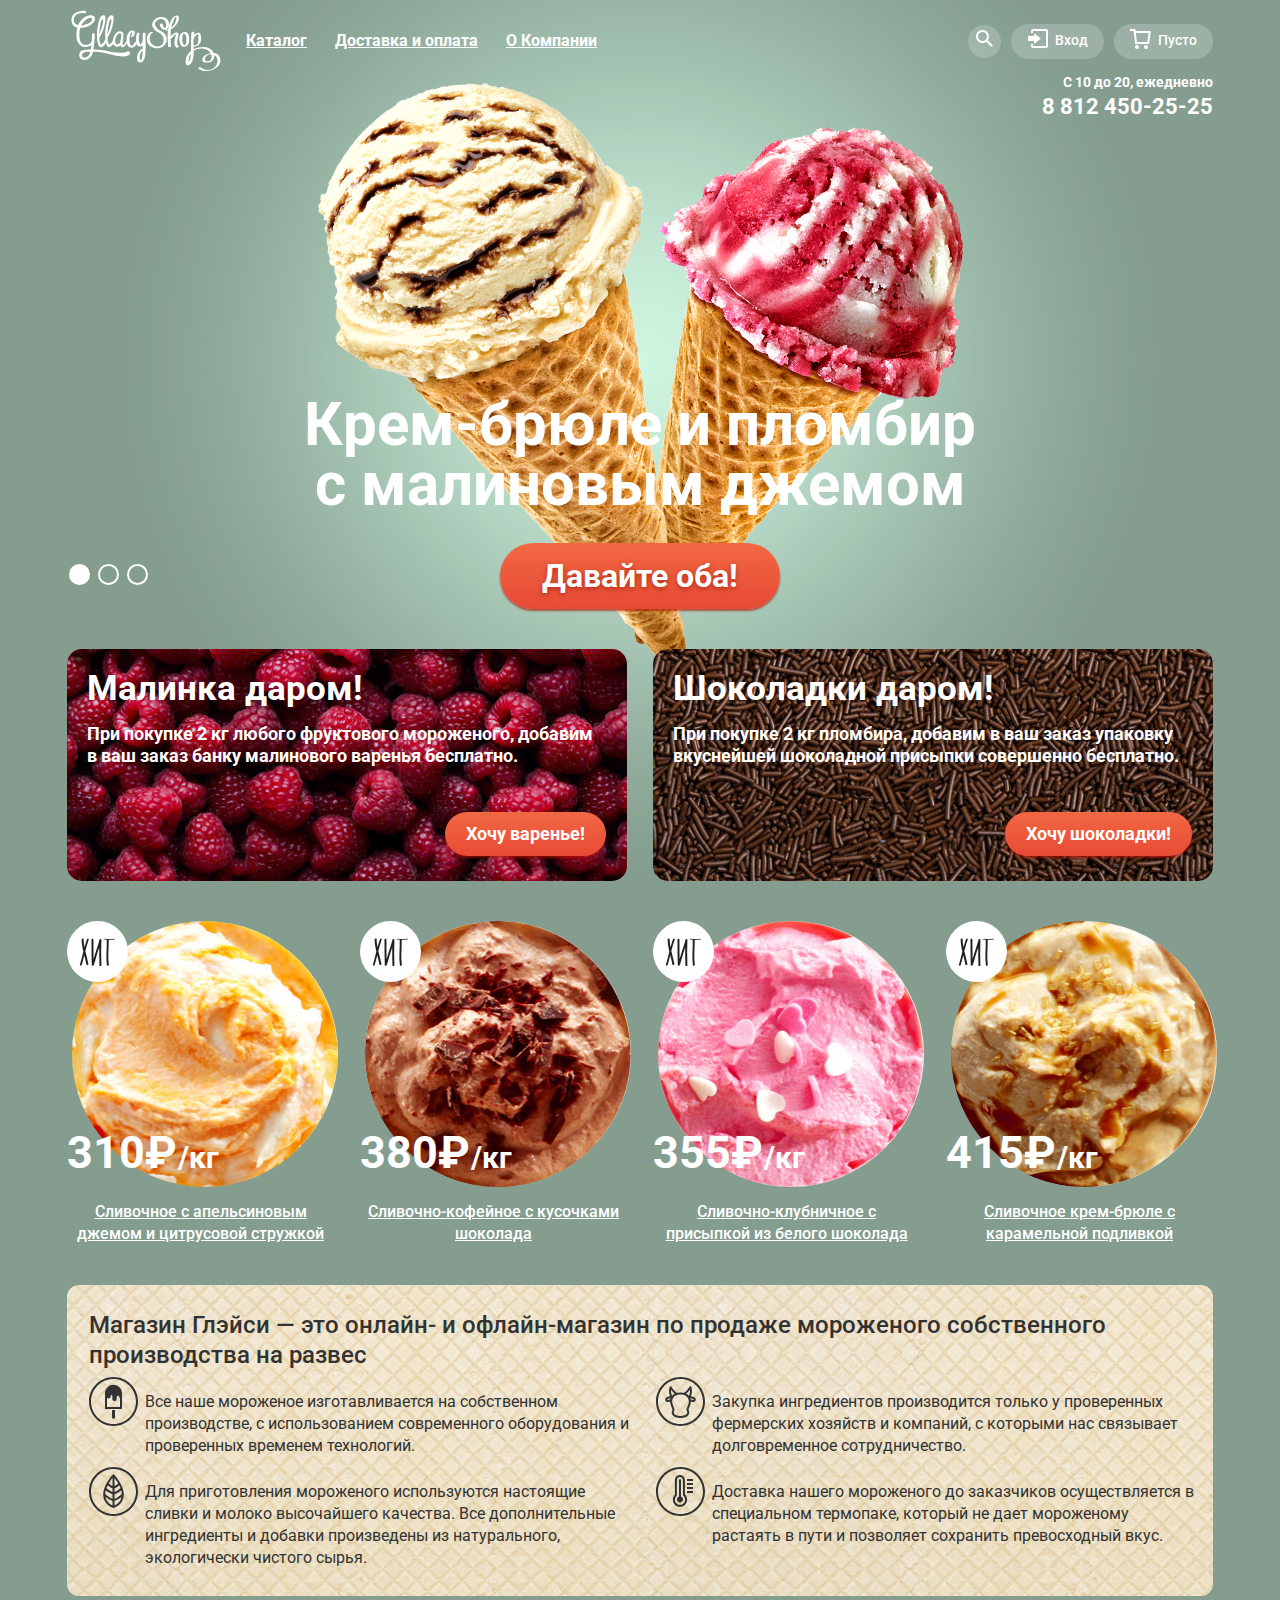
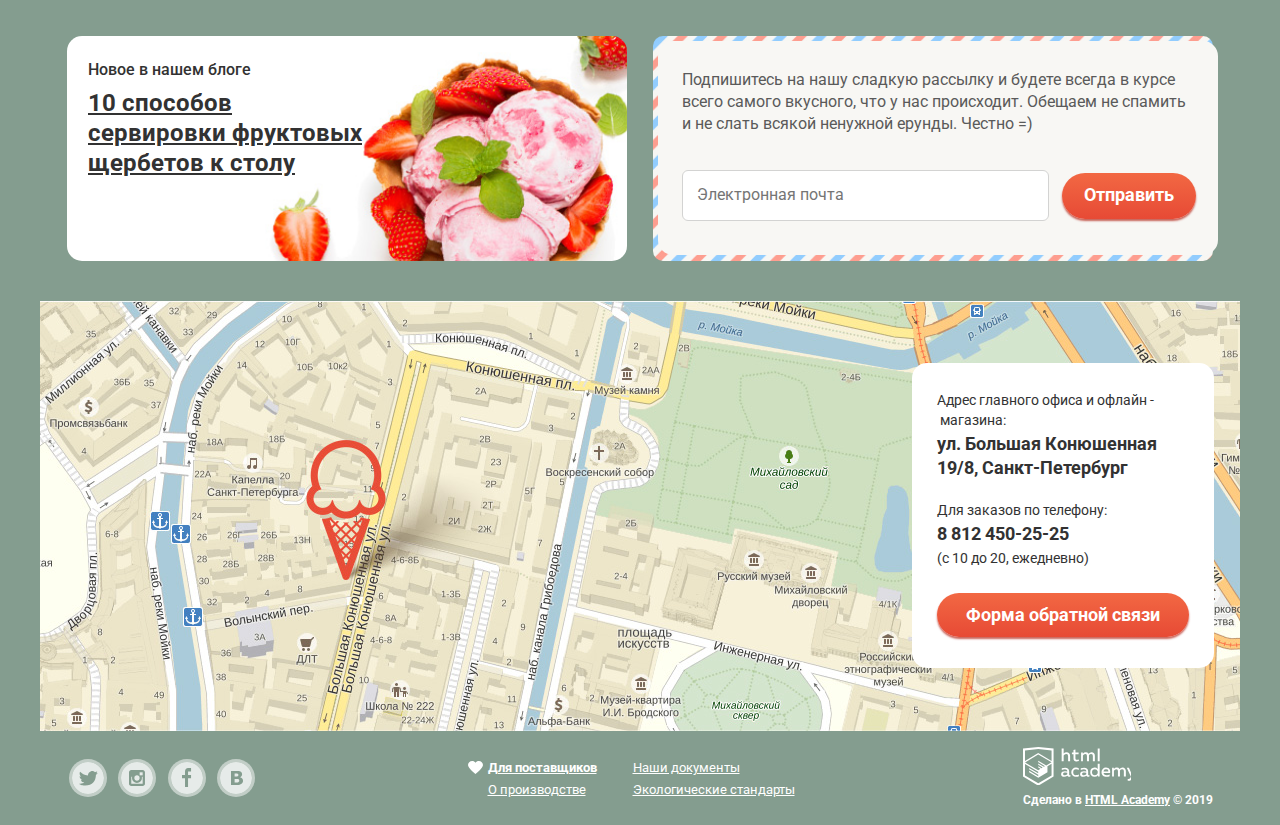
==== index.html @ 58639a2f "Проверка на соответствие критериям" ====
<!DOCTYPE html>
<html lang="ru">
<head>
    <meta charset="utf-8">
    <title>HTML Academy: Глейси</title>
    <meta name="description" content="Глейси - магазин натурального мороженого">
    <meta name="keywords" content="Мороженое">
    <link href="https://fonts.googleapis.com/css?family=Roboto:400,500,700&display=swap&subset=cyrillic" rel="stylesheet">
    <link rel="stylesheet" href="css/normalize.css">
    <link rel="stylesheet" href="css/main.css">
</head>
<body>
<input class="visually-hidden" type="radio" id="product-1" name="toggle" checked>
<input class="visually-hidden" type="radio" id="product-2" name="toggle">
<input class="visually-hidden" type="radio" id="product-3" name="toggle">
<div class="site-wrapper">
    <div class="container">
        <header class="header">
            <div class="header__wrap">
                <img src="img/logo-gllacy.svg" alt="Логотип Gllacy" class="header__logo">
                <nav class="header__navigation">
                    <ul class="menu">
                        <li class="menu__item menu__item_active">
                            <a href="#" class="menu__link">
                                Каталог
                            </a>
                            <ul class="menu__dropdown-list dropdown">
                                <li class="dropdown__item">
                                    <a href="#" class="dropdown__link dropdown__link_new">
                                        <b>
                                            Новинки
                                        </b>
                                    </a>
                                </li>
                                <li class="dropdown__item">
                                    <a href="catalog.html" class="dropdown__link">
                                        Сливочное
                                    </a>
                                </li>
                                <li class="dropdown__item">
                                    <a href="#" class="dropdown__link">
                                        Щербеты
                                    </a>
                                </li>
                                <li class="dropdown__item">
                                    <a href="#" class="dropdown__link">
                                        Фруктовый лед
                                    </a>
                                </li>
                                <li class="dropdown__item">
                                    <a href="#" class="dropdown__link">
                                        Мелорин
                                    </a>
                                </li>
                            </ul>
                        </li>
                        <li class="menu__item">
                            <a href="#" class="menu__link">
                                Доставка и оплата
                            </a>
                        </li>
                        <li class="menu__item">
                            <a href="#" class="menu__link">
                                О Компании
                            </a>
                        </li>
                    </ul>
                </nav>
                <ul class="header__user-nav user-navigation">
                    <li class="user-navigation__item search">
                        <a href="#" class="search__link">
                            <svg enable-background="new 0 0 17 17" height="17" viewBox="0 0 17 17" width="17" xmlns="http://www.w3.org/2000/svg" xmlns:xlink="http://www.w3.org/1999/xlink"><path d="m16.958 15.527-5.208-5.207c.783-1.073 1.25-2.39 1.25-3.82 0-3.59-2.91-6.5-6.5-6.5s-6.5 2.91-6.5 6.5 2.91 6.5 6.5 6.5c1.438 0 2.763-.473 3.839-1.263l5.205 5.204zm-10.458-4.527c-2.481 0-4.5-2.019-4.5-4.5s2.019-4.5 4.5-4.5 4.5 2.019 4.5 4.5-2.019 4.5-4.5 4.5z" fill="#fff"/></svg>
                        </a>
                        <form action="https://echo.htmlacademy.ru" method="post" class="search__form">
                            <input type="text" name="search" class="search__input" placeholder="Что ищем?">
                        </form>
                    </li>
                    <li class="user-navigation__item user-login">
                        <ul class="user-login__list">
                            <li class="user-login__item">
                                <a href="#" class="user-login__link">
                                    <svg version="1.1" id="Layer_1" xmlns="http://www.w3.org/2000/svg" xmlns:xlink="http://www.w3.org/1999/xlink" x="0px" y="0px"
                                         width="21px" height="19px" viewBox="0 0 21 19" enable-background="new 0 0 21 19" xml:space="preserve">
                                    <g>
                                        <polygon fill="#FFFFFF" points="6,14.875 12.917,9.5 6,4.125 6,7.042 -0.042,7.042 -0.042,11.959 6,11.959 	"/>
                                        <path fill="#FFFFFF" d="M18,0H5C3.9,0,3,0.9,3,2v2h2V2h13v15H5v-2H3v2c0,1.1,0.9,2,2,2h13c1.1,0,2-0.9,2-2V2C20,0.9,19.1,0,18,0z"
                                            />
                                    </g>
                                    </svg>
                                    Вход
                                </a>
                                <div class="user-login__box">
                                    <form action="https://echo.htmlacademy.ru" method="post" class="user-login__form">
                                        <input type="email" name="e-mail" class="user-login__input" placeholder="Электронная почта">
                                        <input type="password" name="password" class="user-login__input" placeholder="Пароль">
                                        <div class="user-login__wrap">
                                            <button type="submit" class="user-login__btn btn">
                                                Войти
                                            </button>
                                            <ul class="user-login__list-help user-help">
                                                <li class="user-help__item">
                                                    <a href="#" class="user-help__link">
                                                        Забыли пароль?
                                                    </a>
                                                </li>
                                                <li class="user-help__item">
                                                    <a href="#" class="user-help__link">
                                                        Новая регистрация
                                                    </a>
                                                </li>
                                            </ul>
                                        </div>
                                    </form>
                                </div>
                            </li>
                        </ul>
                    </li>
                    <li class="user-navigation__item cart">
                        <a href="#" class="cart__link cart__link-main">
                            <svg enable-background="new 0 0 21 20" height="20" viewBox="0 0 21 20" width="21" xmlns="http://www.w3.org/2000/svg"><g fill="#fff"><path d="m5.657 2.031-.235-2.031h-5.422v2h3.64l1.5 13h13.988l1.699-12.969zm11.715 10.969h-10.45l-1.034-8.969h12.66z"/><circle cx="6.984" cy="18" r="2"/><circle cx="15.984" cy="18" r="2"/></g></svg>
                            Пусто
                        </a>
                    </li>
                </ul>
            </div>
            <div class="header__contacts">
                <p class="header__contacts-text">
                    С 10 до 20, ежедневно
                </p>
                <a href="tel:88124502525" class="header__contacts-phone">
                    8 812 450-25-25
                </a>
            </div>
        </header>
        <main class="main">
            <h1 class="visually-hidden">
                Глейси - магазин мороженого
            </h1>
            <section class="slider">
                <div class="slider__controls">
                    <label for="product-1">
                        Первый
                    </label>
                    <label for="product-2">
                        Второй
                    </label>
                    <label for="product-3">
                        Третий
                    </label>
                </div>
                <ul class="slider__list">
                    <li class="slider__item" id="slide1">
                        <h3 class="slider__title">
                            Крем-брюле и пломбир с малиновым джемом
                        </h3>
                        <a class="btn slider__btn" href="#">
                            Давайте оба!
                        </a>
                    </li>
                    <li class="slider__item" id="slide2">
                        <h3 class="slider__title">
                            Шоколадный пломбир и лимонный сорбет
                        </h3>
                        <a class="btn slider__btn" href="#">
                            Давайте оба!
                        </a>
                    </li>
                    <li class="slider__item" id="slide3">
                        <h3 class="slider__title">
                            Пломбир с помадкой и клубничный щербет
                        </h3>
                        <a class="btn slider__btn" href="#">
                            Давайте оба!
                        </a>
                    </li>
                </ul>
            </section>
            <section class="actions-list">
                <h2 class="visually-hidden">
                    Акции
                </h2>
                <ul class="actions">
                    <li class="actions__item">
                        <h3 class="actions__title">
                            Малинка даром!
                        </h3>
                        <p class="actions__text">
                            При покупке 2 кг любого фруктового мороженого, добавим в ваш заказ банку малинового варенья бесплатно.
                        </p>
                        <a href="catalog.html" class="actions__btn btn">
                            Хочу варенье!
                        </a>
                    </li>
                    <li class="actions__item">
                        <h3 class="actions__title">
                            Шоколадки даром!
                        </h3>
                        <p class="actions__text">
                            При покупке 2 кг пломбира, добавим в ваш заказ упаковку вкуснейшей шоколадной присыпки совершенно бесплатно.
                        </p>
                        <a href="catalog.html" class="actions__btn btn">
                            Хочу шоколадки!
                        </a>
                    </li>
                </ul>
            </section>
            <section class="our-products">
                <h2 class="visually-hidden">
                    Наши товары
                </h2>
                <ul class="products">
                    <li class="products__item">
                        <div class="product__wrap-img">
                            <img src="img/ice-cream01.jpg" class="products__img" width="267" height="267" alt="Сливочное с апельсиновым джемом и цитрусовой стружкой">
                        </div>
                        <div class="product__price-box">
                            <span class="products__price">
                                310₽
                            </span>
                            <span class="products__price">
                                /кг
                            </span>
                        </div>
                        <h3 class="products__title">
                            <a href="#">
                                Сливочное с апельсиновым джемом и цитрусовой стружкой
                            </a>
                        </h3>
                        <div class="products__overlay">
                            <a href="#" class="products__btn btn">
                                Быстрый просмотр
                            </a>
                        </div>
                    </li>
                    <li class="products__item">
                        <div class="product__wrap-img">
                            <img src="img/ice-cream02.jpg" class="products__img" width="267" height="267" alt="Сливочно-кофейное с кусочками шоколада">
                        </div>
                        <div class="product__price-box">
                            <span class="products__price">
                                380₽
                            </span>
                            <span class="products__price">
                                /кг
                            </span>
                        </div>
                        <h3 class="products__title">
                            <a href="#">
                                Сливочно-кофейное с кусочками шоколада
                            </a>
                        </h3>
                        <div class="products__overlay">
                            <a href="#" class="products__btn btn">
                                Быстрый просмотр
                            </a>
                        </div>
                    </li>
                    <li class="products__item">
                        <div class="product__wrap-img">
                            <img src="img/ice-cream03.jpg" class="products__img" width="267" height="267" alt="Сливочно-клубничное мороженое">
                        </div>
                        <div class="product__price-box">
                            <span class="products__price">
                                355₽
                            </span>
                            <span class="products__price">
                                /кг
                            </span>
                        </div>
                        <h3 class="products__title">
                            <a href="#">
                                Сливочно-клубничное с присыпкой из белого шоколада
                            </a>
                        </h3>
                        <div class="products__overlay">
                            <a href="#" class="products__btn btn">
                                Быстрый просмотр
                            </a>
                        </div>
                    </li>
                    <li class="products__item">
                        <div class="product__wrap-img">
                            <img src="img/ice-cream04.jpg" class="products__img" width="267" height="267" alt="Сливочное крем брюле">
                        </div>
                        <div class="product__price-box">
                            <span class="products__price">
                                415₽
                            </span>
                            <span class="products__price">
                                /кг
                            </span>
                        </div>
                        <h3 class="products__title">
                            <a href="#">
                                Сливочное крем-брюле с карамельной подливкой
                            </a>
                        </h3>
                        <div class="products__overlay">
                            <a href="#" class="products__btn btn">
                                Быстрый просмотр
                            </a>
                        </div>
                    </li>
                </ul>
            </section>
            <section class="about-company">
                <h2 class="about-company__title">
                    Магазин Глэйси — это онлайн- и офлайн-магазин по продаже мороженого собственного производства на развес
                </h2>
                <ul class="about-company__list">
                    <li class="about-company__item">
                        <p class="about-company__text">
                            Все наше мороженое изготавливается на собственном производстве, с использованием современного оборудования и проверенных временем технологий.
                        </p>
                    </li>
                    <li class="about-company__item">
                        <p class="about-company__text">
                            Закупка ингредиентов  производится только у проверенных фермерских хозяйств и компаний, с которыми нас связывает долговременное сотрудничество.
                        </p>
                    </li>
                    <li class="about-company__item">
                        <p class="about-company__text">
                            Для приготовления мороженого используются настоящие сливки и молоко высочайшего качества. Все дополнительные ингредиенты и добавки произведены из натурального, экологически чистого сырья.
                        </p>
                    </li>
                    <li class="about-company__item">
                        <p class="about-company__text">
                            Доставка нашего мороженого до заказчиков осуществляется в специальном термопаке, который не дает мороженому растаять в пути и позволяет сохранить превосходный вкус.
                        </p>
                    </li>
                </ul>
            </section>
            <section class="other">
                <h2 class="visually-hidden">
                    Разное
                </h2>
                <article class="latest-news">
                    <h2 class="visually-hidden">
                        Последние новости
                    </h2>
                    <p class="latest-news__text">
                        Новое в нашем блоге
                    </p>
                    <a href="http://gllacy.com/blog/post1" class="latest-news__link" target="_blank">
                        10 способов сервировки фруктовых щербетов к столу
                    </a>
                </article>
                <div class="subscribe-wrap">
                    <div class="subscribe">
                        <p class="subscribe__text">
                            Подпишитесь на нашу сладкую рассылку и будете всегда в курсе всего самого вкусного, что у нас происходит. Обещаем не спамить и не слать всякой ненужной ерунды. Честно =)
                        </p>
                        <form action="https://echo.htmlacademy.ru" method="post" class="subscribe__form">
                            <input type="email" name="email" class="subscribe__input" placeholder="Электронная почта">
                            <button type="submit" class="subscribe__btn btn">
                                Отправить
                            </button>
                        </form>
                    </div>
                </div>
            </section>
        </main>
    </div>
    <section class="map" id="map">
        <h2 class="visually-hidden">
            Контакты
        </h2>
        <div class="container">
            <div class="contacts">
                <p class="contacts__text">
                    Адрес главного офиса и офлайн&nbsp;-&nbsp;магазина:
                </p>
                <p class="contacts__address">
                    ул. Большая Конюшенная 19/8, Санкт-Петербург
                </p>
                <p class="contacts__text">
                    Для заказов по телефону:
                </p>
                <a href="tel:88124502525" class="contacts__phone">
                    8 812 450-25-25
                </a>
                <p class="contacts__text">
                    (c 10 до 20, ежедневно)
                </p>
                <a href="form.html" target="_blank" class="contacts__btn btn modal-btn">
                    Форма обратной связи
                </a>
            </div>
        </div>
    </section>
    <div class="container">
        <footer class="footer">
            <ul class="footer__social social">
                <li class="social__item">
                    <a href="http://twitter.com/id1" class="social__link" target="_blank" aria-label="Ссылка на твиттер магазина Глейси">
                        <svg enable-background="new 0 0 32 32" height="32" viewBox="0 0 32 32" width="32" xmlns="http://www.w3.org/2000/svg"><path d="m16 0c-8.836 0-16 7.164-16 16 0 8.837 7.164 16 16 16 8.837 0 16-7.163 16-16 0-8.836-7.163-16-16-16zm7.944 12.809c-.251 6.516-3.463 10.832-10.992 10.702-.14 0-.205 0-.233 0-.015 0-.021 0-.021 0-.029 0-.094 0-.232 0-.447 0-4.543-.443-5.344-1.823 2.479.19 4.247-.406 5.12-1.136-1.048-.289-2.923-.461-3.251-2.848.384.104.618.221 1.299.113-1.307-.824-2.758-1.519-2.679-3.643.311.317 1.164.518 1.46.457-.768-.233-2.149-3.244-.974-4.781 1.984 1.79 4.075 3.482 7.804 3.643.227-2.214 1.24-3.699 3.168-4.325 1.84-.479 3.255.26 3.901 1.138.737-.224 1.453-.466 2.193-.685-.004.833-.569 1.463-.935 1.709.747.165 1.423-.475 1.423-.475-.184.963-1.094 1.725-1.707 1.954z" fill="#fff"/></svg>
                    </a>
                </li>
                <li class="social__item">
                    <a href="http://instagram.com/id1" class="social__link" target="_blank" aria-label="Ссылка на инстаграмм магазина Глейси">
                        <svg enable-background="new 0 0 32 32" height="32" viewBox="0 0 32 32" width="32" xmlns="http://www.w3.org/2000/svg"><g fill="#fff"><path d="m20.916 16c0 2.728-2.211 4.938-4.938 4.938s-4.939-2.21-4.939-4.938c0-.394.051-.773.138-1.14h-.897v6.838h11.396v-6.838h-.897c.086.367.137.746.137 1.14z"/><path d="m15.978 18.659c1.466 0 2.659-1.193 2.659-2.659s-1.193-2.659-2.659-2.659-2.659 1.193-2.659 2.659 1.192 2.659 2.659 2.659z"/><path d="m18.637 10.302h3.039v3.039h-3.039z"/><path d="m16 0c-8.836 0-16 7.164-16 16 0 8.837 7.164 16 16 16 8.837 0 16-7.163 16-16 0-8.836-7.163-16-16-16zm7.955 21.698c0 1.254-1.025 2.279-2.279 2.279h-11.397c-1.253.001-2.279-1.025-2.279-2.279v-11.396c0-1.253 1.026-2.279 2.279-2.279h11.396c1.254 0 2.279 1.026 2.279 2.279v11.396z"/></g></svg>
                    </a>
                </li>
                <li class="social__item">
                    <a href="http://facebook.com/id1" class="social__link" target="_blank" aria-label="Ссылка на фейсбук магазина Глейси">
                        <svg enable-background="new 0 0 32 32" height="32" viewBox="0 0 32 32" width="32" xmlns="http://www.w3.org/2000/svg"><path d="m16 0c-8.836 0-16 7.163-16 16s7.164 16 16 16c8.837 0 16-7.164 16-16s-7.163-16-16-16zm4.062 9.455h-3.021v3.444h3.021v3.445h-3.021v8.61h-3.021v-8.61h-3.02v-3.445h3.021v-3.444c0-1.902 1.353-3.445 3.021-3.445h3.021v3.445z" fill="#fff"/></svg>
                    </a>
                </li>
                <li class="social__item">
                    <a href="http://vk.com/id1" class="social__link" target="_blank" aria-label="Ссылка на вконтакте магазина Глейси">
                        <svg class="icon" enable-background="new 0 0 32 32" height="32" viewBox="0 0 32 32" width="32" xmlns="http://www.w3.org/2000/svg"><g fill="#fff"><path d="m16.637 14.495c.402-.019.719-.082.951-.188.326-.145.54-.33.641-.559s.15-.496.15-.797c0-.232-.058-.465-.174-.697s-.322-.405-.617-.517c-.264-.1-.592-.155-.984-.165-.392-.009-.943-.014-1.652-.014h-.339v2.965h.565c.571 0 1.057-.009 1.459-.028z"/><path d="m18.118 17.084c-.282-.081-.672-.125-1.166-.132-.494-.006-1.012-.009-1.55-.009h-.79v3.493h.264c1.014 0 1.74-.003 2.18-.009.438-.007.843-.088 1.212-.245.377-.157.633-.364.774-.625s.214-.562.214-.9c0-.446-.088-.788-.261-1.03-.17-.241-.464-.423-.877-.543z"/><path d="m16 0c-8.836 0-16 7.164-16 16 0 8.837 7.164 16 16 16 8.837 0 16-7.163 16-16 0-8.836-7.163-16-16-16zm6.602 20.531c-.273.533-.646.976-1.124 1.327-.552.415-1.161.71-1.823.886s-1.501.264-2.519.264h-6.121v-14.021h5.443c1.13 0 1.957.038 2.48.113.524.076 1.045.242 1.561.5.533.27.929.632 1.189 1.087s.392.975.392 1.558c0 .678-.179 1.278-.536 1.795-.358.518-.863.92-1.517 1.208v.075c.917.182 1.642.559 2.179 1.13s.807 1.325.807 2.261c0 .678-.138 1.283-.411 1.817z"/></g></svg>
                    </a>
                </li>
            </ul>
            <ul class="footer__info-list info-list">
                <li class="info-list__item">
                    <a href="http://gllacy.com/docs" class="info-list__link" target="_blank">
                        Для поставщиков
                    </a>
                </li>
                <li class="info-list__item">
                    <a href="http://gllacy.com/docs" class="info-list__link" target="_blank">
                        Наши документы
                    </a>
                </li>
                <li class="info-list__item">
                    <a href="http://gllacy.com/docs" class="info-list__link" target="_blank">
                        О производстве
                    </a>
                </li>
                <li class="info-list__item">
                    <a href="http://gllacy.com/docs" class="info-list__link" target="_blank">
                        Экологические стандарты
                    </a>
                </li>
            </ul>
            <div class="footer__copyright">
                <a href="https://htmlacademy.ru/intensive/htmlcss" target="_blank" class="footer__copyright-link">
                    <img src="img/htmlacademy-logo.svg" width="108" height="38" alt="Логотип HTML Academy">
                </a>
                <p class="footer__copyright-text">
                    Сделано в <a href="https://htmlacademy.ru/intensive/htmlcss" target="_blank">HTML Academy</a> &copy; 2019
                </p>
            </div>
        </footer>
    </div>
</div>
<section class="callback-form">
    <form action="https://echo.htmlacademy.ru" method="post" class="callback">
        <h3 class="callback__title">
            Мы обязательно вам ответим!
        </h3>
        <button type="button" class="callback__close" aria-label="Кнопка закрыть окно">
            <img src="img/%20x-big.svg" alt="">
        </button>
        <input type="text" name="login" class="callback__input" placeholder="Как вас зовут?">
        <input type="email" name="email" class="callback__input" placeholder="Ваша почта для ответа?">
        <textarea name="message" class="callback__textarea" placeholder="Напишите что-нибудь..."></textarea>
        <button class="callback__btn btn" type="submit">
            Отправить
        </button>
    </form>
</section>
<div class="overlay"></div>
<script src="https://api-maps.yandex.ru/2.1/?apikey=<d83631bc-eb29-4a12-a3c6-1f32c30f1621>&lang=ru_RU"></script>
<script src="js/main.js"></script>
</body>
</html>
---- css/main.css ----
html {
    box-sizing: border-box;
}

*,
*::before,
*::after {
    box-sizing: inherit;
}

body {
    margin: 0;
    padding: 0;
    font-family: 'Roboto', Arial, sans-serif;
    font-size: 16px;
    line-height: 22px;
    font-weight: 700;
    color: #323232;
    letter-spacing: 0;
}

.site-wrapper {
    background-image: url('../img/main-slide01.png');
    background-repeat: no-repeat;
    background-position: top center;
    transition: background-image 0.5s ease, background-color 0.5s ease;
}

.site-wrapper-inner {
    min-width: 940px;
    background: #849d8f;
}


.site-wrapper::before,
.site-wrapper::after {
    content: '';
    visibility: hidden;
}

.site-wrapper::before {
    background-image: url('../img/main-slide02.png');
}

.site-wrapper::after {
    background-image: url('../img/main-slide03.png');
}

.container {
    max-width: 1200px;
    margin: 0 auto;
    padding: 0 27px;
}

img {
    max-width: 100%;
}

a {
    text-decoration: underline;
    color: #fff;
}

a:hover,
a:active,
a:focus {
    color: #ffbc9e;
}

.visually-hidden:not(:focus):not(:active),
input[type="checkbox"].visually-hidden,
input[type="radio"].visually-hidden {
    position: absolute;
    width: 1px;
    height: 1px;
    margin: -1px;
    border: 0;
    padding: 0;
    white-space: nowrap;
    clip-path: inset(100%);
    clip: rect(0 0 0 0);
    overflow: hidden;
}

.menu,
.dropdown,
.user-navigation,
.user-login__list,
.user-help,
.slider__list,
.actions,
.products,
.about-company__list,
.social,
.info-list,
.breadcrumbs,
.pagination {
    list-style-type: none;
    margin: 0;
    padding: 0;
}

.dropdown,
.user-login__box,
.cart__box {
    display: none;
}

.btn {
    display: inline-block;
    vertical-align: top;
    border: none;
    padding: 10px 21px;
    font: inherit;
    font-size: 18px;
    line-height: 24px;
    color: #fff;
    text-decoration: none;
    border-radius: 50px;
    box-shadow: 0 2px 2px 0 rgba(172, 16, 0, 0.64);
    background: #f26843;
    background: linear-gradient(to top, #e74a35, #f26843);
    cursor: pointer;
}

.btn:hover,
.btn:focus {
    color: #fff;
    background: linear-gradient(to bottom, #f58669 0%, #ec6f5e 100%);
    box-shadow: 0 2px 2px rgba(172, 16, 0, 1);
}

.btn:active {
    background-image: linear-gradient(rgb(242,104,67) 0%, rgb(231,74,53) 100%);
    box-shadow: inset 0 2px 2px 0 #942718;
}

.header__wrap {
    display: flex;
    align-items: center;
    padding-top: 10px;
    margin-bottom: 2px;
}

.header__logo {
    width: 158px;
    height: 62px;
    margin-right: 7px;
}

.menu {
    display: flex;
    flex-wrap: wrap;
    max-width: 400px;
}

.menu__item {
    position: relative;
    line-height: 18px;
}

.menu__item_current .menu__link {
    background-color: #d07058;
    text-decoration: none;
}

.menu__link {
    padding: 8px 14px 9px;
    background-color: transparent;
    border-radius: 50px;
}

.menu__link:hover,
.menu__link:focus {
    color: #323232;
    background-color: #fff;
    text-decoration: none;
}

.menu__link:active {
    color: #323232;
    text-decoration: none;
    background-color: #fff;
    box-shadow: inset 0 2px 1px 0 rgb(105, 105, 105);
}

.menu__item_active:hover .dropdown {
    display: block;
}

.menu__item_active::after {
    content: '';
    position: absolute;
    left: 0;
    top: 26px;
    width: 88px;
    height: 20px;
}

.dropdown {
    position: absolute;
    left: -6px;
    top: 32px;
    z-index: 1;
    width: 143px;
    padding: 7px 0 8px;
    border-radius: 6px;
    box-shadow: 0 20px 20px 0 rgba(0, 0, 0, 0.4);
    background-color: #f8f7f4;
}

.dropdown__link {
    display: block;
    padding: 6px 0;
    padding-left: 21px;
    font-size: 14px;
    line-height: 16px;
    color: #323232;
    font-weight: 400;
    text-decoration: none;
}

.dropdown__link:hover,
.dropdown__link:focus {
    color: #323232;
    background-color: #fbded7;
}

.dropdown__link:active {
    background-color: #f6b5a5;
}

.dropdown__link_current {
    color: #fff;
    background-color: #d07058;
}

.dropdown__link_new{
    position: relative;
    margin-bottom: 10px;
    font-weight: 700;
}

.dropdown__link_new:focus,
.dropdown__link_new:hover,
.dropdown__link_new:active {
    color: #323232;
    background-color: transparent;
}

.dropdown__link_new::after {
    content: '';
    position: absolute;
    left: 6px;
    bottom: -7px;
    width: 128px;
    height: 1px;
    background-color: #d1d0ce;
}

.header__user-nav {
    display: flex;
    flex-wrap: wrap;
    align-items: center;
    margin-left: auto;
}

.header__contacts {
    max-width: 250px;
    margin-left: auto;
    text-align: right;
}

.header__contacts_inner {
    margin-top: -5px;
}

.header__contacts-text {
    margin: 0;
    margin-bottom: 5px;
    font-size: 14px;
    line-height: 16px;
    color: #fff;
}

.header__contacts-phone {
    font-size: 22px;
    line-height: 24px;
    text-decoration: none;
}

.user-navigation__item:not(:last-child) {
    margin-right: 10px;
}

.search__link:hover,
.search__link:focus,
.user-login__link:hover,
.user-login__link:focus,
.cart__link:hover,
.cart__link:focus {
    color: #323232;
    background-color: #fff;
}

.search__link {
    display: block;
    width: 33px;
    height: 33px;
    text-align: center;
    line-height: 34px;
    background-color: rgba(255,255,255, 0.2);
    border-radius: 50px;
}

.search__link:hover path,
.search__link:focus path {
    fill: #323232;
}

.search {
    position: relative;
}

.search::after {
    content: '';
    position: absolute;
    left: 5px;
    bottom: -10px;
    width: 23px;
    height: 10px;
}

.search:hover .search__form {
    display: block;
}

.search__form {
    position: absolute;
    right: 0;
    bottom: -86px;
    display: none;
    width: 341px;
    padding: 20px 15px;
    border-radius: 6px;
    background-color: #f8f7f4;
    box-shadow: 0 20px 20px 0 rgba(0, 0, 0, 0.4);
}

.search__input {
    width: 100%;
    padding: 12px 14px 13px;
    border: 1px solid #d3d3d2;
    font-weight: 400;
    font-size: 14px;
    line-height: 16px;
    border-radius: 6px;
    color: #323232;
}

.search__input:hover {
    border: 1px solid #c7c6c5;
    box-shadow: 0 0 0 1px #c7c6c5;
}

.search__input:focus {
    outline: none;
    border: 1px solid #8fbdec;
    box-shadow: 0 0 0 1px #8fbdec;
}

.search__input::placeholder {
    font-weight: 400;
    font-size: 14px;
    line-height: 16px;
    color: #999999;
}

.user-login__item {
    position: relative;
}

.user-login__item::after {
    content: '';
    position: absolute;
    left: 10px;
    bottom: -10px;
    width: 71px;
    height: 10px;
}

.user-login__item:hover .user-login__box {
    display: block;
}

.user-login__link,
.cart__link {
    position: relative;
    display: block;
    padding: 8px 16px 10px 44px;
    font-weight: 500;
    font-size: 14px;
    line-height: 17px;
    text-decoration: none;
    border-radius: 50px;
    background-color: rgba(255,255,255, 0.2);
}

.user-login__link svg {
    position: absolute;
    left: 17px;
    top: 5px;
}

.user-login__link:hover path,
.user-login__link:focus path,
.user-login__link:hover polygon,
.user-login__link:focus polygon {
    fill: #323232;
}


.user-login__box {
    position: absolute;
    left: -185px;
    top: 37px;
    z-index: 1;
    width: 277px;
    padding: 19px;
    background-color: #f8f7f4;
    box-shadow: 0 20px 20px 0 rgba(0, 0, 0, 0.4);
    border-radius: 6px;
}

.user-login__input {
    width: 100%;
    margin-bottom: 20px;
    padding: 12px 14px 13px;
    border: 1px solid #d3d3d2;
    font-weight: 400;
    font-size: 14px;
    line-height: 24px;
    border-radius: 6px;
    color: #323232;
}

.user-login__input:hover {
    border: 1px solid #c7c6c5;
    box-shadow: 0 0 0 1px #c7c6c5;
}

.user-login__input:focus {
    outline: none;
    border: 1px solid #8fbdec;
    box-shadow: 0 0 0 1px #8fbdec;
}

.user-login__input::placeholder {
    font-weight: 400;
    font-size: 14px;
    line-height: 24px;
    color: #999999;
}

.user-login__wrap {
    display: flex;
    justify-content: space-between;
    align-items: center;
}

.user-login__btn {
    padding: 11px 25px;
}

.user-help__link {
    display: block;
    color: #323232;
    font-weight: 400;
    font-size: 13px;
    line-height: 24px;
}

.user-help__link:hover,
.user-help__link:focus {
    color: #e84d37;
}

.cart__link svg {
    position: absolute;
    left: 16px;
    top: 5px;
}

.cart__link-main:hover path,
.cart__link-main:focus path,
.cart__link-main:hover circle,
.cart__link-main:focus circle {
    fill: #323232;
}

.cart {
    position: relative;
}

.cart:hover .cart__box {
    display: block;
}

.cart::after {
    content: '';
    position: absolute;
    left: 10px;
    bottom: -10px;
    width: 88px;
    height: 10px;
}

.cart__form {
    display: flex;
    flex-direction: column;
}

.cart__table {
    border-collapse: collapse;
}

.cart__box {
    position: absolute;
    z-index: 1;
    left: -423px;
    top: 37px;
    width: 540px;
    padding: 20px 14px 21px 21px;
    border-radius: 5px;
    box-shadow: 0 20px 20px 0 rgba(0, 0, 0, 0.4);
    background-color: #f8f7f4;
}

.cart__btn-remove {
    display: block;
    width: 11px;
    height: 11px;
    margin-right: 7px;
    border: none;
    background: url('../img/x-small.svg') no-repeat center center;
    cursor: pointer;
}

.cart__col {
    padding: 0;
    padding-bottom: 15px;
    font-size: 13px;
    line-height: 16px;
    font-weight: 400;
}

.cart__img {
    margin: 0;
    padding: 0;
    width: 33px;
    height: 33px;
    margin-right: 8px;
}

.cart__desc {
    margin: 0;
    width: 218px;
}

.cart__col_bottom {
    vertical-align: bottom;
}

.cart__text:last-child {
    color: #999999;
}

.cart__subtotal {
    margin: 0;
    padding-right: 9px;
    text-align: left;
}

.cart__total {
    padding: 15px 0;
    border-top: 1px solid #cacac7;
    font-size: 15px;
    line-height: 18px;
    text-align: right;
}

.cart__btn {
    margin-left: auto;
    padding: 12px 15px;
}

.slider {
    position: relative;
    margin-bottom: 40px;
    padding-top: 275px;
    text-align: center;
    color: #fff;
}

.slider__item {
    display: none;
}

.slider__title {
    width: 700px;
    margin: 0 auto 28px;
    font-size: 60px;
    line-height: 60px;
    font-weight: 700;
}

.slider__btn {
    max-width: 400px;
    padding: 11px 42px;
    font-size: 32px;
    line-height: 44px;
    text-shadow: 0 2px 5px rgba(160, 32, 11, 0.76);
}

.slider__controls {
    position: absolute;
    bottom: 23px;
    left: 2px;
    z-index: 20;
    font-size: 0;
}

.slider__controls label {
    display: inline-block;
    vertical-align: top;
    width: 21px;
    height: 21px;
    margin-right: 8px;
    background-color: transparent;
    border: 2px solid #ffffff;
    border-radius: 50%;
    cursor: pointer;
}

.slider__controls label:hover {
    background-color: rgba(255,255,255, 0.4);
}

#product-1:checked ~ .site-wrapper {
    background-color: #849d8f;
    background-image: url('../img/main-slide01.png');
}

#product-2:checked ~ .site-wrapper {
    background-color: #8996a6;
    background-image: url('../img/main-slide02.png');
}

#product-3:checked ~ .site-wrapper {
    background-color: #9d8b84;
    background-image: url('../img/main-slide03.png');
}

#product-1:checked ~ .site-wrapper #slide1,
#product-2:checked ~ .site-wrapper #slide2,
#product-3:checked ~ .site-wrapper #slide3 {
    display: block;
}

#product-1:checked ~ .site-wrapper label[for="product-1"],
#product-2:checked ~ .site-wrapper label[for="product-2"],
#product-3:checked ~ .site-wrapper label[for="product-3"] {
    background-color: #ffffff;
}

.actions-list {
    margin-bottom: 27px;
}

.actions {
    display: flex;
    flex-wrap: wrap;
    justify-content: space-between;
    color: #fff;
    font-size: 18px;
    line-height: 22px;
}

.actions__item {
    display: flex;
    flex-direction: column;
    width: 560px;
    padding: 19px 21px 25px 20px;
    border-radius: 15px;
    overflow: hidden;
}

.actions__item:first-child {
    background: #890b16 url('../img/rasberry-actions.jpg') no-repeat center center / cover;
}

.actions__item:last-child {
    background: #683a1f url('../img/choco-actions.jpg') no-repeat center center / cover;
}

.actions__title {
    margin: 0;
    margin-bottom: 14px;
    font-size: 35px;
    line-height: 41px;
}

.actions__text {
    margin: 0;
    margin-bottom: 45px;
}

.actions__btn {
    max-width: 200px;
    margin-left: auto;
}

.our-products {
    margin-bottom: 11px;
}

.products {
    display: flex;
    flex-wrap: wrap;
    margin: 0 -13px;
}

.products__item {
    position: relative;
    margin: 13px;
    width: 267px;
    padding: 0 5px;
    text-align: center;
    color: #fff;
}

.products__item::before {
    content: '';
    position: absolute;
    left: 0;
    top: 0;
    width: 61px;
    height: 61px;
    border-radius: 50px;
    background: #fff url('../img/hit.svg') no-repeat center center;
}

.product__wrap-img {
    width: 266px;
    height: 266px;
    margin-bottom: -2px;
    border-radius: 50%;
    overflow: hidden;
}

.products__title {
    position: relative;
    z-index: 3;
    font-weight: 500;
    font-size: 16px;
    line-height: 22px;
}

.product__price-box {
    position: absolute;
    left: 0;
    top: 209px;
    max-width: 250px;
}

.products__price {
    font-size: 45px;
    line-height: 45px;
    text-align: left;
}

.products__price:last-of-type {
    margin-left: -10px;
    font-size: 30px;
}

.about-company {
    margin-bottom: 40px;
    padding: 25px 14px 3px 22px;
    border-radius: 12px;
    background: #f1e6d0 url('../img/about-company-bg.jpg') repeat left center;
    overflow: hidden;
}

.about-company__list {
    display: flex;
    flex-wrap: wrap;
    justify-content: space-between;
}

.about-company__item {
    position: relative;
    width: 543px;
    margin-bottom: 4px;
}

.about-company__item::before {
    content: '';
    position: absolute;
    left: 0;
    top: -14px;
    width: 49px;
    height: 49px;
}

.about-company__item:first-child::before {
    background-image: url('../img/about-icon01.svg');
}

.about-company__item:nth-child(2)::before {
    background-image: url('../img/about-icon02.svg');
}

.about-company__item:nth-child(3)::before {
    background-image: url('../img/about-icon03.svg');
}

.about-company__item:last-child::before {
    background-image: url('../img/about-icon04.svg');
}

.about-company__title {
    margin: 0;
    margin-bottom: 21px;
    font-size: 24px;
    line-height: 30px;
    font-weight: 500;
}

.about-company__text {
    margin: 0;
    margin-bottom: 20px;
    padding-left: 56px;
    font-weight: 400;
}

.other {
    margin-bottom: 40px;
    display: flex;
    justify-content: space-between;
}

.latest-news,
.subscribe {
    width: 560px;
    border-radius: 15px;
}

.latest-news {
    padding: 23px 40px 79px 21px;
    background: #fff url('../img/strawberry-bg.jpg') no-repeat center center / cover;
}

.latest-news__text {
    margin: 0;
    margin-bottom: 7px;
    font-weight: 500;
}

.latest-news__link {
    display: block;
    max-width: 283px;
    font-size: 24px;
    line-height: 30px;
    color: #323232;
}

.latest-news__link:hover,
.latest-news__link:active,
.latest-news__link:focus {
    color: #e84d37;
}

.subscribe-wrap {
    max-width: 560px;
    border-radius: 10px;
    background: #f8f7f4 url('../img/subscribe-bg.jpg') no-repeat center center / cover;
}

.subscribe {
    height: 95%;
    margin: 5px;
    padding: 28px 22px 35px 24px;
    background-color: #f8f7f4;
}

.subscribe__form {
    display: flex;
    justify-content: space-between;
    align-items: center;
}

.subscribe__input {
    width: 367px;
    padding: 12px 14px 13px;
    border: 1px solid #d3d3d2;
    font: inherit;
    font-weight: 400;
    font-size: 16px;
    line-height: 24px;
    border-radius: 6px;
    color: #323232;
}

.subscribe__input:hover {
    border: 1px solid #c7c6c5;
    box-shadow: 0 0 0 1px #c7c6c5;
}

.subscribe__input:focus {
    outline: none;
    border: 1px solid #8fbdec;
    box-shadow: 0 0 0 1px #8fbdec;
}

.search__input::placeholder {
    font-weight: 400;
    font-size: 16px;
    line-height: 24px;
    color: #999999;
}

.subscribe__text {
    margin: 0;
    margin-bottom: 35px;
    font-weight: 400;
    color: #5a5a5a;
}

.subscribe__btn {
    padding: 10px 22px 12px;
}

.map {
    min-height: 430px;
    background: url('../img/map.jpg') no-repeat center center / contain;
}

.map .container {
    position: relative;
}

.contacts {
    position: absolute;
    z-index: 1;
    top: 62px;
    right: 26px;
    width: 302px;
    padding: 27px 25px 31px;
    font-size: 14px;
    line-height: 20px;
    border-radius: 15px;
    background-color: #fff;
}

.contacts__text {
    margin: 0;
    margin-bottom: 2px;
    font-size: 14px;
    line-height: 20px;
    font-weight: 400;
}

.contacts__text:last-of-type {
    margin-top: 2px;
    margin-bottom: 25px;
}

.contacts__address {
    margin: 0;
    margin-bottom: 15px;
}

.contacts__address,
.contacts__phone {
    font-size: 18px;
    line-height: 24px;
}

.contacts__address {
    margin: 0;
    margin-bottom: 20px;
}

.contacts__phone {
    color: #323232;
    text-decoration: none;
}

.contacts__phone:hover,
.contacts__phone:active,
.contacts__phone:focus {
    color: #e84d37;
}

.contacts__btn {
    display: block;
    text-align: center;
}

.footer {
    display: flex;
    justify-content: space-between;
    align-items: center;
    padding: 16px 0;
}

.social {
    display: flex;
    flex-wrap: wrap;
    justify-content: space-between;
    width: 180px;
    margin-left: 5px;
}

.social__link {
    display: block;
    width: 32px;
    height: 32px;
    text-align: center;
    border-radius: 50px;
    box-shadow: 0 0 0 3px rgba(255,255,255, 0.5);
}

.social__link path {
    fill: rgba(255,255,255, 0.8);
}

.social__link:hover,
.social__link:focus {
    box-shadow: 0 0 0 3px rgba(255,255,255, 0.7);
}

.social__link:active {
    box-shadow: 0 0 0 3px rgba(255,255,255, 0.7);
}

.social__link:hover path,
.social__link:focus path {
    fill: #fff
}

.info-list {
    display: flex;
    flex-wrap: wrap;
    width: 340px;
    margin-left: 40px;
}

.info-list__item {
    position: relative;
    width: 165px;
}

.info-list__item:nth-child(odd) {
    width: 145px;
}

.info-list__item:first-child::before {
    content: '';
    position: absolute;
    left: -20px;
    top: 5px;
    width: 15px;
    height: 13px;
    background-image: url('../img/heart.svg');
}

.info-list__item:first-child .info-list__link {
    font-weight: bold;
}

.info-list__link {
    font-size: 13px;
    line-height: 18px;
    font-weight: 400;
}

.footer__copyright {
    max-width: 200px;
}

.footer__copyright-text {
    margin: 0;
    font-size: 12px;
    line-height: 18px;
    color: #fefefe;
}

.breadcrumbs {
    display: flex;
    flex-wrap: wrap;
    max-width: 500px;
    margin-top: -18px;
    margin-bottom: 5px;
}

.breadcrumbs__item {
    font-size: 14px;
    line-height: 16px;
    font-weight: 400;
    color: #fff;
}

.breadcrumbs__item:not(:last-child)::after {
    content: '»';
    margin: 0 6px;
}

.main__title {
    max-width: 500px;
    margin: 0;
    margin-bottom: 27px;
    color: #fff;
    font-size: 35px;
    line-height: 41px;
}

.page-filters {
    margin-bottom: 29px;
}

.filters {
    display: flex;
    flex-wrap: wrap;
    width: 870px;
    font-size: 14px;
    line-height: 16px;
    font-weight: 500;
    color: #fff;
}

.sort {
    margin-right: 14px;
}

.sort__label {
    position: relative;
    display: block;
    margin-right: 14px;
    margin-bottom: 15px;
    padding: 10px 17px 9px 16px;
    background-color: rgba(255,255,255, 0.2);
    border-radius: 50px;
}

.sort__select {
    padding: 0;
    border: none;
    width: 165px;
    background-color: transparent;
    -webkit-appearance: none;
    color: #f8f7f4;
    font-size: 16px;
    line-height: 18px;
    cursor: pointer;
}

.arrow-down {
    position: absolute;
    right: 19px;
    top: 14px;
    z-index: 1;
    pointer-events: none;
}

.sort__select:hover + .arrow-down path {
    fill: #323232;
}
.sort__select:hover {
    color: #323232;
}

.sort__option {
    color: #323232;
}

.filters__item {
    margin: 0;
    padding: 0;
    border: none;
}

.sort__title,
.toppings__title {
    padding-left: 18px;
    margin-bottom: 6px;
}

.range__title,
.choice__title {
    margin-bottom: 6px;
    padding-left: 14px;
}

.range__controls {
    position: relative;
    margin-right: 14px;
    padding: 0 22px;
    padding-top: 16.5px;
    width: 220px;
    height: 37px;
    border-radius: 50px;
    background-color: rgba(255,255,255, 0.2);
}

.range__scale {
    height: 4px;
    background-color: rgba(255,255,255, 0.5);
}

.range__bar {
    width: 70%;
    height: 4px;
    background-color: #fff;
}

.range__toggle {
    position: absolute;
    top: 8px;
    left: 0;
    width: 22px;
    height: 22px;
    padding: 0;
    border: 9px solid #ffffff;
    border-radius: 50px;
    background-color: #ababab;
    cursor: pointer;
    transform: scale(1);
    transition: transform .3s;
}

.range__toggle:hover {
    transform: scale(1.1);
}

.range__toggle_min {
    left: 32px;
}

.range__toggle_max {
    left: 131px;
}

.choice__box,
.toppings__box {
    display: flex;
    flex-wrap: wrap;
    max-width: 430px;
}

.toppings__box {
    max-width: 720px;
}

.choice__box {
    padding: 10px 17px 9px 14px;
    min-height: 37px;
    background-color: rgba(255,255,255, 0.2);
    border-radius: 50px;
}

.toppings__box {
    padding: 10px 25px 9px 16px;
    min-height: 37px;
    margin-right: 13px;
    background-color: rgba(255,255,255, 0.2);
    border-radius: 50px;
}

.toppings__wrap,
.choice__wrap {
    padding-left: 32px;
}

.toppings__wrap:not(:last-child),
.choice__wrap:not(:last-child){
    margin-right: 20px;
}

.toppings__label,
.choice__label {
    position: relative;
    font-size: 16px;
    line-height: 18px;
    cursor: pointer;
}

.choice__label::before {
    content: '';
    position: absolute;
    top: -1px;
    left: -30px;
    width: 22px;
    height: 22px;
    border: 4px solid rgba(255,255,255, 0.8);
    border-radius: 50%;
    transition: transform .3s ease-in, border .3s;
}

.choice__label::after {
    content: '';
    position: absolute;
    top: 6px;
    left: -23px;
    width: 8px;
    height: 8px;
    background-color: rgba(255,255,255, 0.8);
    border-radius: 50%;
    transition: transform .2s ease-in, background-color .3s;
    transform: scale(0);
}

.choice__wrap input[type="radio"]:checked + .choice__label::after {
    transform: scale(1);
}

.choice__wrap input[type="radio"]:focus + .choice__label::before {
    box-shadow: 0 0 0 3px #8fbdec;
}

.choice__wrap input[type="radio"]:disabled + .choice__label::before {
    border: 4px solid rgba(255,255,255, 0.4);
}

.choice__label:hover::before {
    border: 4px solid #fff;
}

.choice__label:hover::after {
    background-color: #fff;
}

.toppings__label::before {
    content: '';
    position: absolute;
    top: 0;
    left: -30px;
    width: 23px;
    height: 20px;
    background: url('../img/checkbox-off.svg') no-repeat center center / contain;
}

.toppings__wrap input[type="checkbox"]:checked + .toppings__label::before {
    left: -28px;
    background: url('../img/checkbox-on.svg') no-repeat center center / contain;
}

.toppings__wrap input[type="checkbox"]:focus + .toppings__label::before {
    box-shadow: 0 0 0 3px #8fbdec;
}

.toppings__wrap input[type="checkbox"]:disabled + .toppings__label::before {
    opacity: 0.4;
}

.filters__btn {
    align-self: flex-end;
    padding: 7px 29px;
    min-height: 37px;
    border: none;
    border: 2px solid #fff;
    font-size: 16px;
    line-height: 18px;
    font-weight: 500;
    color: #fff;
    border-radius: 50px;
    background-color: rgba(255,255,255, 0.2);
    cursor: pointer;
    transition: background-color .3s, color .3s;
}

.filters__btn:hover,
.filters__btn:focus {
    color: #323232;
    background-color: #fff;
}

.filters__btn:active {
    color: #323232;
    border: none;
    box-shadow: inset 0 2px 1px 0 #696969;
    background-color: #ededed;
}

.products-catalog {
    padding-bottom: 28px;
    border-bottom: 1px solid rgba(255, 255, 255, 0.32);
}

.products-inner {
    margin-bottom: 48px;
}

.products-inner .products__item::before {
    content: none;
}

.products__overlay {
    position: absolute;
    left: -13px;
    top: -6px;
    z-index: 1;
    width: 293px;
    height: 120%;
    display: flex;
    justify-content: center;
    align-items: flex-end;
    padding: 22px 45px;
    border-radius: 6px;
    background-color: rgba(255,255,255, 0.2);
    box-shadow: 0 20px 20px 0 rgba(0, 0, 0, 0.4);
    opacity: 0;
    transition: opacity .3s ease;
}

.products__item:hover .products__overlay {
    opacity: 1;
}

.products__btn {
    padding: 11px 17px;
}

.pagination {
    display: flex;
    flex-wrap: wrap;
    max-width: 197px;
    margin-left: auto;
}

.pagination__item {
    font-weight: 500;
}

.pagination__item:not(:last-child) {
    margin-right: 3px;
}

.pagination__link {
    display: block;
    width: 26px;
    height: 26px;
    text-align: center;
    line-height: 26px;
    text-decoration: none;
    background-color: transparent;
    border-radius: 50px;
}

.pagination__link:hover,
.pagination__link:focus {
    color: #fff;
    background-color: rgba(255,255,255, 0.2);
}

.pagination__item_current .pagination__link {
    color: #323232;
    background-color: #fff;
}

.pagination__control {
    display: block;
    width: 26px;
    height: 26px;
    text-align: center;
    line-height: 27px;
}

.pagination__control_prev {
    margin-right: 5px;
    transform: rotate(180deg);
}

.pagination__control_next {
    margin-left: -8px;
}

.pagination__control[href] .pagination__arrow path {
    fill: #fff;
}

.callback-form {
    position: fixed;
    display: none;
    z-index: 5;
    width: 478px;
    min-height: 446px;
    top: 50%;
    left: 50%;
    margin-left: -239px;
    margin-top: -221px;
    padding: 17px 26px 26px 22px;
    background-color: #f8f7f4;
    border-radius: 10px;
}

.callback {
    position: relative;

}

.callback__close {
    position: absolute;
    right: 6px;
    top: 15px;
    border: none;
    background-color: transparent;
    cursor: pointer;
}

.callback__title {
    margin: 0;
    margin-bottom: 15px;
    font-size: 24px;
    line-height: 28px;
}

.callback__input {
    width: 100%;
    max-width: 266px;
    margin-bottom: 20px;
    padding: 12px 14px 13px;
    border: 1px solid #d3d3d2;
    font-weight: 400;
    font-size: 16px;
    line-height: 24px;
    border-radius: 6px;
    color: #323232;
}

.callback__input:hover {
    border: 1px solid #c7c6c5;
    box-shadow: 0 0 0 1px #c7c6c5;
}

.callback__input:focus {
    outline: none;
    border: 1px solid #8fbdec;
    box-shadow: 0 0 0 1px #8fbdec;
}

.callback__input::placeholder {
    font-weight: 400;
    font-size: 16px;
    line-height: 24px;
    color: #999999;
}

.callback__textarea {
    width: 100%;
    height: 156px;
    margin-bottom: 25px;
    padding: 12px 14px 13px;
    border: 1px solid #d3d3d2;
    font-weight: 400;
    font-size: 16px;
    line-height: 24px;
    border-radius: 6px;
    color: #323232;
    resize: none;
}

.callback__textarea:hover {
    border: 1px solid #c7c6c5;
    box-shadow: 0 0 0 1px #c7c6c5;
}

.callback__textarea:focus {
    outline: none;
    border: 1px solid #8fbdec;
    box-shadow: 0 0 0 1px #8fbdec;
}

.callback__textarea::placeholder {
    font-weight: 400;
    font-size: 16px;
    line-height: 24px;
    color: #999999;
}

.callback__btn {
    display: block;
    margin-left: auto;
    padding: 13px 25px;
}

.overlay {
    position: fixed;
    display: none;
    z-index: 3;
    left: 0;
    top: 0;
    width: 100%;
    height: 100%;
    background-color: rgba(0,0,0, 0.3);
}

.modal-open {
    display: block;
    animation: bounce 0.6s;
}

.overlay-open {
    display: block;
}

.modal-error {
    animation: shake 0.6s;
}

.ymaps-2-1-74-map {
    position: absolute;
    left: 0;
    top: 0;
}

@keyframes bounce {
    0% {
        transform: translateY(-2000px);
    }

    70% {
        transform: translateY(30px);
    }

    90% {
        transform: translateY(-10px);
    }

    100% {
        transform: translateY(0);
    }
}

@keyframes shake {
    0%,
    100% {
        transform: translateX(0);
    }

    10%,
    30%,
    50%,
    70%,
    90% {
        transform: translateX(-10px);
    }

    20%,
    40%,
    60%,
    80% {
        transform: translateX(10px);
    }
}
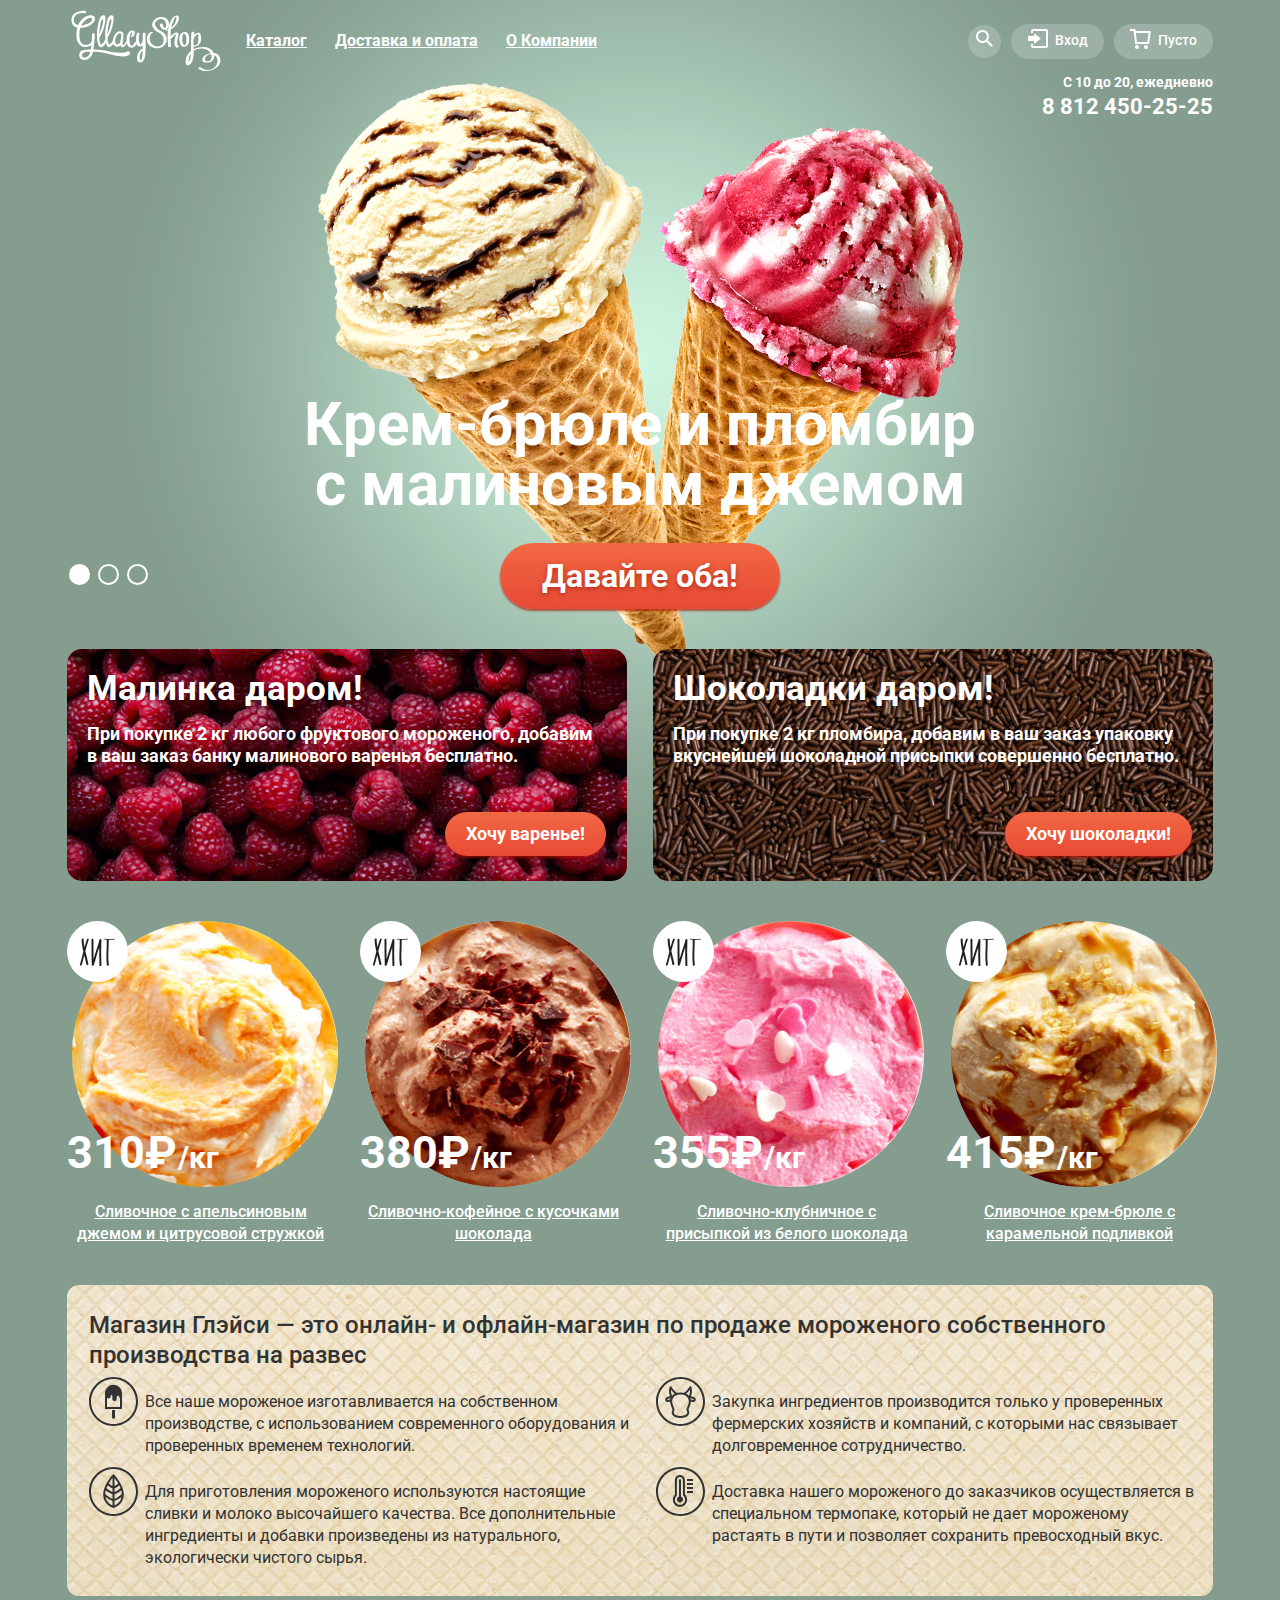
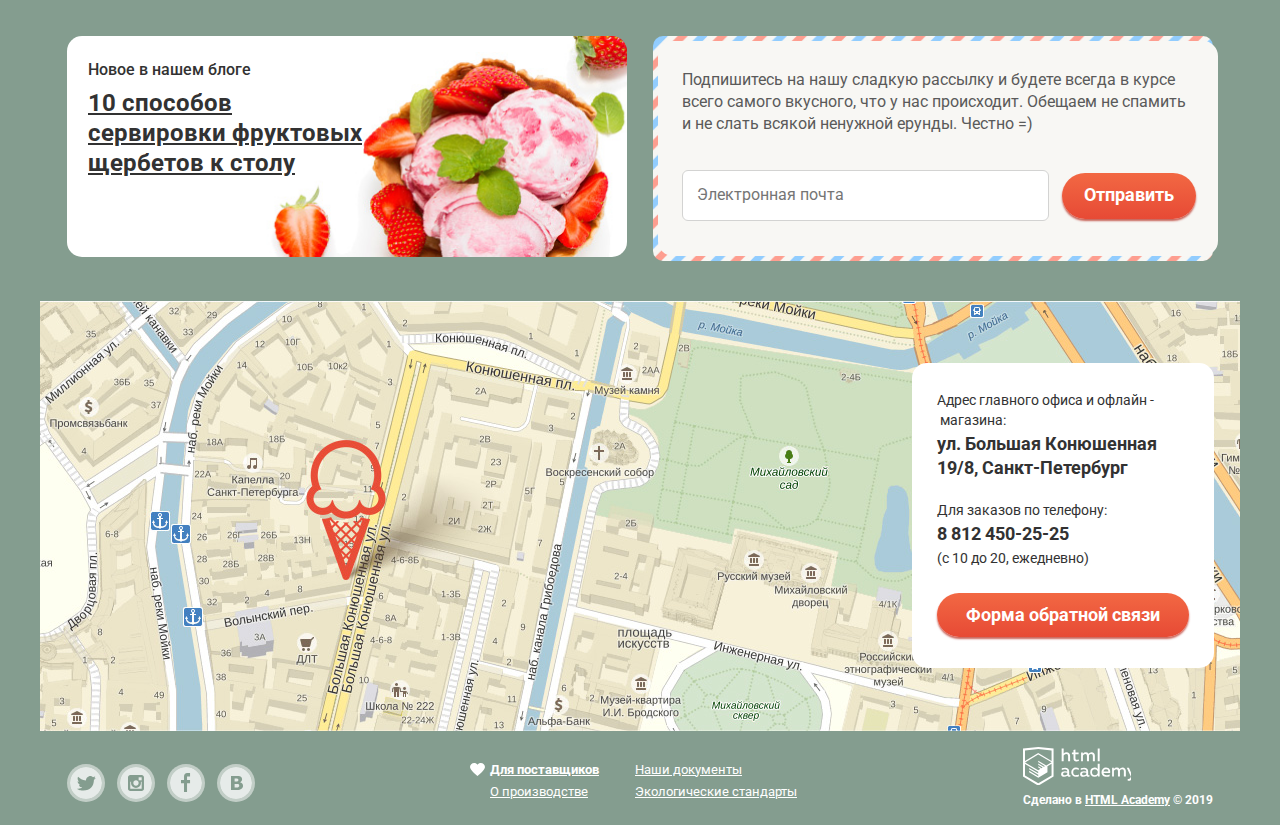
==== commit ac2f946e: "Минорные правки" ====
--- a/index.html
+++ b/index.html
@@ -7,7 +7,7 @@
     <meta name="keywords" content="Мороженое">
     <link href="https://fonts.googleapis.com/css?family=Roboto:400,500,700&display=swap&subset=cyrillic" rel="stylesheet">
     <link rel="stylesheet" href="css/normalize.css">
-    <link rel="stylesheet" href="css/main.css">
+    <link rel="stylesheet" href="css/main.min.css">
 </head>
 <body>
 <input class="visually-hidden" type="radio" id="product-1" name="toggle" checked>
@@ -17,7 +17,7 @@
     <div class="container">
         <header class="header">
             <div class="header__wrap">
-                <img src="img/logo-gllacy.svg" alt="Логотип Gllacy" class="header__logo">
+                <img src="img/logo-gllacy.svg" alt="Логотип Gllacy" class="header__logo" width="154" height="64">
                 <nav class="header__navigation">
                     <ul class="menu">
                         <li class="menu__item menu__item_active">
@@ -462,7 +462,7 @@
     </form>
 </section>
 <div class="overlay"></div>
-<script src="https://api-maps.yandex.ru/2.1/?apikey=<d83631bc-eb29-4a12-a3c6-1f32c30f1621>&lang=ru_RU"></script>
-<script src="js/main.js"></script>
+<script src="https://api-maps.yandex.ru/2.1/?apikey=d83631bc-eb29-4a12-a3c6-1f32c30f1621&lang=ru_RU"></script>
+<script src="js/main.min.js"></script>
 </body>
 </html>
--- a/css/main.min.css
+++ b/css/main.min.css
@@ -0,0 +1 @@
+@keyframes bounce{0%{transform:translateY(-2000px)}70%{transform:translateY(30px)}90%{transform:translateY(-10px)}to{transform:translateY(0)}}@keyframes shake{0%,to{transform:translateX(0)}10%,30%,50%,70%,90%{transform:translateX(-10px)}20%,40%,60%,80%{transform:translateX(10px)}}html{box-sizing:border-box}*,::after,::before{box-sizing:inherit}body{margin:0;padding:0;font-family:'Roboto',Arial,sans-serif;font-size:16px;line-height:22px;font-weight:700;color:#323232;letter-spacing:0}.site-wrapper{background-image:url(../img/main-slide01.png);background-repeat:no-repeat;background-position:top center;transition:background-image .5s ease,background-color .5s ease}.site-wrapper-inner{min-width:940px;background:#849d8f}.site-wrapper::after,.site-wrapper::before{content:'';visibility:hidden}.site-wrapper::before{background-image:url(../img/main-slide02.png)}.site-wrapper::after{background-image:url(../img/main-slide03.png)}.container{max-width:1200px;margin:0 auto;padding:0 27px}img{max-width:100%}a{text-decoration:underline;color:#fff}a:active,a:focus,a:hover{color:#ffbc9e}.visually-hidden:not(:focus):not(:active),input[type=checkbox].visually-hidden,input[type=radio].visually-hidden{position:absolute;width:1px;height:1px;margin:-1px;border:0;padding:0;white-space:nowrap;clip-path:inset(100%);clip:rect(0 0 0 0);overflow:hidden}.menu{padding:0}.dropdown,.menu{list-style-type:none;margin:0}.actions,.slider__list,.user-help,.user-login__list,.user-navigation{list-style-type:none;margin:0;padding:0}.products{list-style-type:none;padding:0}.about-company__list{margin:0}.about-company__list,.breadcrumbs,.info-list,.pagination,.social{list-style-type:none;padding:0}.cart__box,.dropdown,.user-login__box{display:none}.btn{display:inline-block;vertical-align:top;border:0;padding:10px 21px;font:inherit;font-size:18px;line-height:24px;color:#fff;text-decoration:none;border-radius:50px;box-shadow:0 2px 2px 0 rgba(172,16,0,.64);background:#f26843;background:linear-gradient(to top,#e74a35,#f26843);cursor:pointer}.btn:focus,.btn:hover{color:#fff;background:linear-gradient(to bottom,#f58669 0%,#ec6f5e 100%);box-shadow:0 2px 2px #ac1000}.btn:active{background-image:linear-gradient(#f26843 0%,#e74a35 100%);box-shadow:inset 0 2px 2px 0 #942718}.header__wrap{display:flex;align-items:center;padding-top:10px;margin-bottom:2px}.header__logo{width:158px;height:62px;margin-right:7px}.menu{display:flex;flex-wrap:wrap;max-width:400px}.menu__item{position:relative;line-height:18px}.menu__item_current .menu__link{background-color:#d07058;text-decoration:none}.menu__link{padding:8px 14px 9px;background-color:transparent;border-radius:50px}.menu__link:focus,.menu__link:hover{color:#323232;background-color:#fff;text-decoration:none}.menu__link:active{color:#323232;text-decoration:none;background-color:#fff;box-shadow:inset 0 2px 1px 0 #696969}.cart:hover .cart__box,.menu__item_active:hover .dropdown,.search:hover .search__form,.user-login__item:hover .user-login__box{display:block}.menu__item_active::after{content:'';position:absolute;left:0;top:26px;width:88px;height:20px}.dropdown{position:absolute;left:-6px;top:32px;z-index:1;width:143px;padding:7px 0 8px;border-radius:6px;box-shadow:0 20px 20px 0 rgba(0,0,0,.4);background-color:#f8f7f4}.dropdown__link{display:block;padding:6px 0 6px 21px;font-size:14px;line-height:16px;color:#323232;font-weight:400;text-decoration:none}.dropdown__link:focus,.dropdown__link:hover{color:#323232;background-color:#fbded7}.dropdown__link:active{background-color:#f6b5a5}.dropdown__link_current{color:#fff;background-color:#d07058}.dropdown__link_new{position:relative;margin-bottom:10px;font-weight:700}.dropdown__link_new:active,.dropdown__link_new:focus,.dropdown__link_new:hover{color:#323232;background-color:transparent}.dropdown__link_new::after{content:'';position:absolute;left:6px;bottom:-7px;width:128px;height:1px;background-color:#d1d0ce}.header__user-nav{display:flex;flex-wrap:wrap;align-items:center;margin-left:auto}.header__contacts{max-width:250px;margin-left:auto;text-align:right}.header__contacts_inner{margin-top:-5px}.header__contacts-text{margin:0 0 5px;font-size:14px;line-height:16px;color:#fff}.header__contacts-phone{font-size:22px;line-height:24px;text-decoration:none}.user-navigation__item:not(:last-child){margin-right:10px}.cart__link:focus,.cart__link:hover,.search__link:focus,.search__link:hover,.user-login__link:focus,.user-login__link:hover{color:#323232;background-color:#fff}.search__link{display:block;width:33px;height:33px;text-align:center;line-height:34px;background-color:rgba(255,255,255,.2);border-radius:50px}.cart__link-main:focus circle,.cart__link-main:focus path,.cart__link-main:hover circle,.cart__link-main:hover path,.search__link:focus path,.search__link:hover path,.user-login__link:focus path,.user-login__link:focus polygon,.user-login__link:hover path,.user-login__link:hover polygon{fill:#323232}.search{position:relative}.search::after{content:'';position:absolute;left:5px;bottom:-10px;width:23px;height:10px}.search__form{position:absolute;right:0;bottom:-86px;display:none;width:341px;padding:20px 15px;border-radius:6px;background-color:#f8f7f4;box-shadow:0 20px 20px 0 rgba(0,0,0,.4)}.search__input{width:100%;padding:12px 14px 13px;border:1px solid #d3d3d2;font-weight:400;font-size:14px;line-height:16px;border-radius:6px;color:#323232}.search__input:hover{border:1px solid #c7c6c5;box-shadow:0 0 0 1px #c7c6c5}.search__input:focus{outline:0;border:1px solid #8fbdec;box-shadow:0 0 0 1px #8fbdec}.user-login__item{position:relative}.user-login__item::after{content:'';position:absolute;left:10px;bottom:-10px;width:71px;height:10px}.cart__link,.user-login__link{position:relative;display:block;padding:8px 16px 10px 44px;font-weight:500;font-size:14px;line-height:17px;text-decoration:none;border-radius:50px;background-color:rgba(255,255,255,.2)}.user-login__box,.user-login__link svg{position:absolute;left:17px;top:5px}.user-login__box{left:-185px;top:37px;z-index:1;width:277px;padding:19px;background-color:#f8f7f4;box-shadow:0 20px 20px 0 rgba(0,0,0,.4);border-radius:6px}.user-login__input{width:100%;margin-bottom:20px;padding:12px 14px 13px;border:1px solid #d3d3d2;font-weight:400;font-size:14px;line-height:24px;border-radius:6px;color:#323232}.user-login__input:hover{border:1px solid #c7c6c5;box-shadow:0 0 0 1px #c7c6c5}.user-login__input:focus{outline:0;border:1px solid #8fbdec;box-shadow:0 0 0 1px #8fbdec}.user-login__input::placeholder{font-weight:400;font-size:14px;line-height:24px;color:#999}.user-login__wrap{display:flex;justify-content:space-between;align-items:center}.user-login__btn{padding:11px 25px}.user-help__link{display:block;color:#323232;font-weight:400;font-size:13px;line-height:24px}.user-help__link:focus,.user-help__link:hover{color:#e84d37}.cart__link svg{position:absolute;left:16px;top:5px}.cart{position:relative}.cart::after{content:'';position:absolute;left:10px;bottom:-10px;width:88px;height:10px}.cart__form{display:flex;flex-direction:column}.cart__table{border-collapse:collapse}.cart__box{position:absolute;z-index:1;left:-423px;top:37px;width:540px;padding:20px 14px 21px 21px;border-radius:5px;box-shadow:0 20px 20px 0 rgba(0,0,0,.4);background-color:#f8f7f4}.cart__btn-remove{display:block;width:11px;height:11px;margin-right:7px;border:0;background:url(../img/x-small.svg) no-repeat center center;cursor:pointer}.cart__col{padding:0 0 15px;font-size:13px;line-height:16px;font-weight:400}.cart__img{padding:0;width:33px;height:33px;margin:0 8px 0 0}.cart__desc{margin:0;width:218px}.cart__col_bottom{vertical-align:bottom}.cart__text:last-child{color:#999}.cart__subtotal{margin:0;padding-right:9px;text-align:left}.cart__total{padding:15px 0;border-top:1px solid #cacac7;font-size:15px;line-height:18px;text-align:right}.cart__btn{margin-left:auto;padding:12px 15px}.slider{position:relative;margin-bottom:40px;padding-top:275px;text-align:center;color:#fff}.slider__item{display:none}.slider__title{width:700px;margin:0 auto 28px;font-size:60px;line-height:60px;font-weight:700}.slider__btn{max-width:400px;padding:11px 42px;font-size:32px;line-height:44px;text-shadow:0 2px 5px rgba(160,32,11,.76)}.slider__controls{position:absolute;bottom:23px;left:2px;z-index:20;font-size:0}.slider__controls label{display:inline-block;vertical-align:top;width:21px;height:21px;margin-right:8px;background-color:transparent;border:2px solid #fff;border-radius:50%;cursor:pointer}.slider__controls label:hover{background-color:rgba(255,255,255,.4)}#product-1:checked~.site-wrapper{background-color:#849d8f;background-image:url(../img/main-slide01.png)}#product-2:checked~.site-wrapper{background-color:#8996a6;background-image:url(../img/main-slide02.png)}#product-3:checked~.site-wrapper{background-color:#9d8b84;background-image:url(../img/main-slide03.png)}#product-1:checked~.site-wrapper #slide1,#product-2:checked~.site-wrapper #slide2,#product-3:checked~.site-wrapper #slide3{display:block}#product-1:checked~.site-wrapper label[for=product-1],#product-2:checked~.site-wrapper label[for=product-2],#product-3:checked~.site-wrapper label[for=product-3]{background-color:#fff}.actions-list{margin-bottom:27px}.actions{display:flex;flex-wrap:wrap;justify-content:space-between;color:#fff;font-size:18px;line-height:22px}.actions__item{display:flex;flex-direction:column;width:560px;padding:19px 21px 25px 20px;border-radius:15px;overflow:hidden}.actions__item:first-child{background:#890b16 url(../img/rasberry-actions.jpg) no-repeat center center/cover}.actions__item:last-child{background:#683a1f url(../img/choco-actions.jpg) no-repeat center center/cover}.actions__title{margin:0 0 14px;font-size:35px;line-height:41px}.actions__text{margin:0 0 45px}.actions__btn{max-width:200px;margin-left:auto}.our-products{margin-bottom:11px}.products{display:flex;flex-wrap:wrap;margin:0 -13px}.products__item{position:relative;margin:13px;width:267px;padding:0 5px;text-align:center;color:#fff}.products__item::before{content:'';position:absolute;left:0;top:0;width:61px;height:61px;border-radius:50px;background:#fff url(../img/hit.svg) no-repeat center center}.product__wrap-img{width:266px;height:266px;margin-bottom:-2px;border-radius:50%;overflow:hidden}.products__title{position:relative;z-index:3;font-weight:500;font-size:16px;line-height:22px}.product__price-box{position:absolute;left:0;top:209px;max-width:250px}.products__price{font-size:45px;line-height:45px;text-align:left}.products__price:last-of-type{margin-left:-10px;font-size:30px}.about-company{margin-bottom:40px;padding:25px 14px 3px 22px;border-radius:12px;background:#f1e6d0 url(../img/about-company-bg.jpg) left center;overflow:hidden}.about-company__list{display:flex;flex-wrap:wrap;justify-content:space-between}.about-company__item{position:relative;width:543px;margin-bottom:4px}.about-company__item::before{content:'';position:absolute;left:0;top:-14px;width:49px;height:49px}.about-company__item:first-child::before{background-image:url(../img/about-icon01.svg)}.about-company__item:nth-child(2)::before{background-image:url(../img/about-icon02.svg)}.about-company__item:nth-child(3)::before{background-image:url(../img/about-icon03.svg)}.about-company__item:last-child::before{background-image:url(../img/about-icon04.svg)}.about-company__title{margin:0 0 21px;font-size:24px;line-height:30px;font-weight:500}.about-company__text{margin:0 0 20px;padding-left:56px;font-weight:400}.other{margin-bottom:40px;display:flex;justify-content:space-between}.latest-news,.subscribe{align-self:flex-start;width:560px;border-radius:15px}.latest-news{padding:23px 40px 79px 21px;background:#fff url(../img/strawberry-bg.jpg) no-repeat center center/cover}.latest-news__text{margin:0 0 7px;font-weight:500}.latest-news__link{display:block;max-width:283px;font-size:24px;line-height:30px;color:#323232}.latest-news__link:active,.latest-news__link:focus,.latest-news__link:hover{color:#e84d37}.subscribe-wrap{max-width:560px;border-radius:10px;background:#f8f7f4 url(../img/subscribe-bg.jpg) no-repeat center center/cover}.subscribe{margin:5px;padding:28px 22px 35px 24px;background-color:#f8f7f4}.subscribe__form{display:flex;justify-content:space-between;align-items:center}.subscribe__input{width:367px;padding:12px 14px 13px;border:1px solid #d3d3d2;font:inherit;font-weight:400;font-size:16px;line-height:24px;border-radius:6px;color:#323232}.subscribe__input:hover{border:1px solid #c7c6c5;box-shadow:0 0 0 1px #c7c6c5}.subscribe__input:focus{outline:0;border:1px solid #8fbdec;box-shadow:0 0 0 1px #8fbdec}.search__input::placeholder{font-weight:400;font-size:16px;line-height:24px;color:#999}.subscribe__text{margin:0 0 35px;font-weight:400;color:#5a5a5a}.subscribe__btn{padding:10px 22px 12px}.map{min-height:430px;background:url(../img/map.jpg) no-repeat center center/contain}.map .container{position:relative}.contacts,.contacts__text{font-size:14px;line-height:20px}.contacts{position:absolute;z-index:1;top:62px;right:26px;width:302px;padding:27px 25px 31px;border-radius:15px;background-color:#fff}.contacts__text{margin:0 0 2px;font-weight:400}.contacts__text:last-of-type{margin-top:2px;margin-bottom:25px}.contacts__address,.contacts__phone{font-size:18px;line-height:24px}.contacts__address{margin:0 0 20px}.contacts__phone{color:#323232;text-decoration:none}.contacts__phone:active,.contacts__phone:focus,.contacts__phone:hover{color:#e84d37}.contacts__btn{display:block;text-align:center}.footer{display:flex;align-items:center;padding:16px 0}.social{display:flex;flex-wrap:wrap;width:190px;margin:0 230px 0 3px}.social__item{margin-top:10px}.social__item:not(:last-child){margin-right:18px}.social__link{display:block;width:32px;height:32px;text-align:center;border-radius:50px;box-shadow:0 0 0 3px rgba(255,255,255,.5)}.social__link path{fill:rgba(255,255,255,.8)}.social__link:focus,.social__link:hover{box-shadow:0 0 0 3px rgba(255,255,255,.7)}.social__link:active{box-shadow:0 0 0 3px rgba(255,255,255,.7)}.social__link:focus path,.social__link:hover path{fill:#fff}.info-list{display:flex;flex-wrap:wrap;width:340px;margin:3px 0 0}.info-list__item{position:relative;width:165px}.info-list__item:nth-child(odd){width:145px}.info-list__item:first-child::before{content:'';position:absolute;left:-20px;top:5px;width:15px;height:13px;background-image:url(../img/heart.svg)}.info-list__item:first-child .info-list__link{font-weight:700}.info-list__link{font-size:13px;line-height:18px;font-weight:400}.footer__copyright{margin-left:auto;max-width:200px}.footer__copyright-text{margin:0;font-size:12px;line-height:18px;color:#fefefe}.breadcrumbs{display:flex;flex-wrap:wrap;max-width:500px;margin:-18px 0 5px}.breadcrumbs__item{font-size:14px;line-height:16px;font-weight:400;color:#fff}.breadcrumbs__item:not(:last-child)::after{content:'»';margin:0 6px}.main__title{max-width:500px;margin:0 0 27px;color:#fff;font-size:35px;line-height:41px}.page-filters{margin-bottom:29px}.filters{display:flex;flex-wrap:wrap;width:870px;font-size:14px;line-height:16px;font-weight:500;color:#fff}.sort,.sort__label{margin-right:14px}.sort__label{position:relative;display:block;margin-bottom:15px;padding:10px 17px 9px 16px;background-color:rgba(255,255,255,.2);border-radius:50px}.sort__select{padding:0;border:0;width:165px;background-color:transparent;-webkit-appearance:none;color:#f8f7f4;font-size:16px;line-height:18px;cursor:pointer}.arrow-down{position:absolute;right:19px;top:14px;z-index:1;pointer-events:none}.sort__select:hover+.arrow-down path{fill:#323232}.sort__option,.sort__select:hover{color:#323232}.filters__item{margin:0;padding:0;border:0}.sort__title,.toppings__title{padding-left:18px;margin-bottom:6px}.choice__title,.range__title{margin-bottom:6px;padding-left:14px}.range__controls{position:relative;margin-right:14px;padding:16.5px 22px 0;width:220px;height:37px;border-radius:50px;background-color:rgba(255,255,255,.2)}.range__scale{height:4px;background-color:rgba(255,255,255,.5)}.range__bar{width:70%;height:4px;background-color:#fff}.range__toggle{position:absolute;top:8px;left:0;width:22px;height:22px;padding:0;border:9px solid #fff;border-radius:50px;background-color:#ababab;cursor:pointer;transform:scale(1);transition:transform .3s}.range__toggle:hover{transform:scale(1.1)}.range__toggle_min{left:32px}.range__toggle_max{left:131px}.choice__box,.toppings__box{display:flex;flex-wrap:wrap;max-width:430px}.toppings__box{max-width:720px}.choice__box,.toppings__box{padding:10px 17px 9px 14px;min-height:37px;background-color:rgba(255,255,255,.2);border-radius:50px}.toppings__box{padding:10px 25px 9px 16px;margin-right:13px}.choice__wrap,.toppings__wrap{padding-left:32px}.choice__wrap:not(:last-child),.toppings__wrap:not(:last-child){margin-right:20px}.choice__label,.toppings__label{position:relative;font-size:16px;line-height:18px;cursor:pointer}.choice__label::after,.choice__label::before{content:'';position:absolute;border-radius:50%}.choice__label::before{border:4px solid rgba(255,255,255,.8);top:-1px;left:-30px;width:22px;height:22px;transition:transform .3s ease-in,border .3s}.choice__label::after{top:6px;left:-23px;width:8px;height:8px;background-color:rgba(255,255,255,.8);transition:transform .2s ease-in,background-color .3s;transform:scale(0)}.choice__wrap input[type=radio]:checked+.choice__label::after{transform:scale(1)}.choice__wrap input[type=radio]:focus+.choice__label::before{box-shadow:0 0 0 3px #8fbdec}.choice__wrap input[type=radio]:disabled+.choice__label::before{border:4px solid rgba(255,255,255,.4)}.choice__label:hover::before{border:4px solid #fff}.choice__label:hover::after{background-color:#fff}.toppings__label::before{content:'';position:absolute;top:0;left:-30px;width:23px;height:20px;background:url(../img/checkbox-off.svg) no-repeat center center/contain}.toppings__wrap input[type=checkbox]:checked+.toppings__label::before{left:-28px;background:url(../img/checkbox-on.svg) no-repeat center center/contain}.toppings__wrap input[type=checkbox]:focus+.toppings__label::before{box-shadow:0 0 0 3px #8fbdec}.toppings__wrap input[type=checkbox]:disabled+.toppings__label::before{opacity:.4}.filters__btn{align-self:flex-end;padding:7px 29px;min-height:37px;border:2px solid #fff;font-size:16px;line-height:18px;font-weight:500;color:#fff;border-radius:50px;background-color:rgba(255,255,255,.2);cursor:pointer;transition:background-color .3s,color .3s}.filters__btn:focus,.filters__btn:hover{color:#323232;background-color:#fff}.filters__btn:active{color:#323232;border:2px solid transparent;box-shadow:inset 0 2px 1px 0 #696969;background-color:#ededed}.products-catalog{padding-bottom:28px;border-bottom:1px solid rgba(255,255,255,.32)}.products-inner{margin-bottom:48px}.products-inner .products__item::before{content:none}.products__overlay{position:absolute;left:-13px;top:-6px;z-index:1;width:293px;height:120%;display:flex;justify-content:center;align-items:flex-end;padding:22px 45px;border-radius:6px;background-color:rgba(255,255,255,.2);box-shadow:0 20px 20px 0 rgba(0,0,0,.4);opacity:0;transition:opacity .3s ease}.products__item:hover .products__overlay{opacity:1}.products__btn{padding:11px 17px}.pagination{display:flex;flex-wrap:wrap;max-width:197px;margin:0 0 0 auto}.pagination__item{font-weight:500}.pagination__item:not(:last-child){margin-right:3px}.pagination__link{display:block;width:26px;height:26px;text-align:center;line-height:26px;text-decoration:none;background-color:transparent;border-radius:50px}.pagination__link:focus,.pagination__link:hover{color:#fff;background-color:rgba(255,255,255,.2)}.pagination__item_current .pagination__link{color:#323232;background-color:#fff}.pagination__control{display:block;width:26px;height:26px;text-align:center;line-height:27px}.pagination__control_prev{margin-right:5px;transform:rotate(180deg)}.pagination__control_next{margin-left:-8px}.pagination__control[href] .pagination__arrow path{fill:#fff}.callback-form{position:fixed;display:none;z-index:5;width:478px;min-height:446px;top:50%;left:50%;margin-left:-239px;margin-top:-221px;padding:17px 26px 26px 22px;background-color:#f8f7f4;border-radius:10px}.callback{position:relative}.callback__close{position:absolute;right:6px;top:15px;border:0;background-color:transparent;cursor:pointer}.callback__title{margin:0 0 15px;font-size:24px;line-height:28px}.callback__input{width:100%;max-width:266px;margin-bottom:20px;padding:12px 14px 13px;border:1px solid #d3d3d2;font-weight:400;font-size:16px;line-height:24px;border-radius:6px;color:#323232}.callback__input:hover{border:1px solid #c7c6c5;box-shadow:0 0 0 1px #c7c6c5}.callback__input:focus{outline:0;border:1px solid #8fbdec;box-shadow:0 0 0 1px #8fbdec}.callback__input::placeholder,.callback__textarea::placeholder{font-weight:400;font-size:16px;line-height:24px;color:#999}.callback__textarea{width:100%;height:156px;margin-bottom:25px;padding:12px 14px 13px;border:1px solid #d3d3d2;font-weight:400;font-size:16px;line-height:24px;border-radius:6px;color:#323232;resize:none}.callback__textarea:hover{border:1px solid #c7c6c5;box-shadow:0 0 0 1px #c7c6c5}.callback__textarea:focus{outline:0;border:1px solid #8fbdec;box-shadow:0 0 0 1px #8fbdec}.callback__btn{display:block;margin-left:auto;padding:13px 25px}.overlay{position:fixed;display:none;z-index:3;left:0;top:0;width:100%;height:100%;background-color:rgba(0,0,0,.3)}.modal-open{animation:bounce .6s}.modal-open,.overlay-open{display:block}.modal-error{animation:shake .6s}.ymaps-2-1-74-map{position:absolute;left:0;top:0}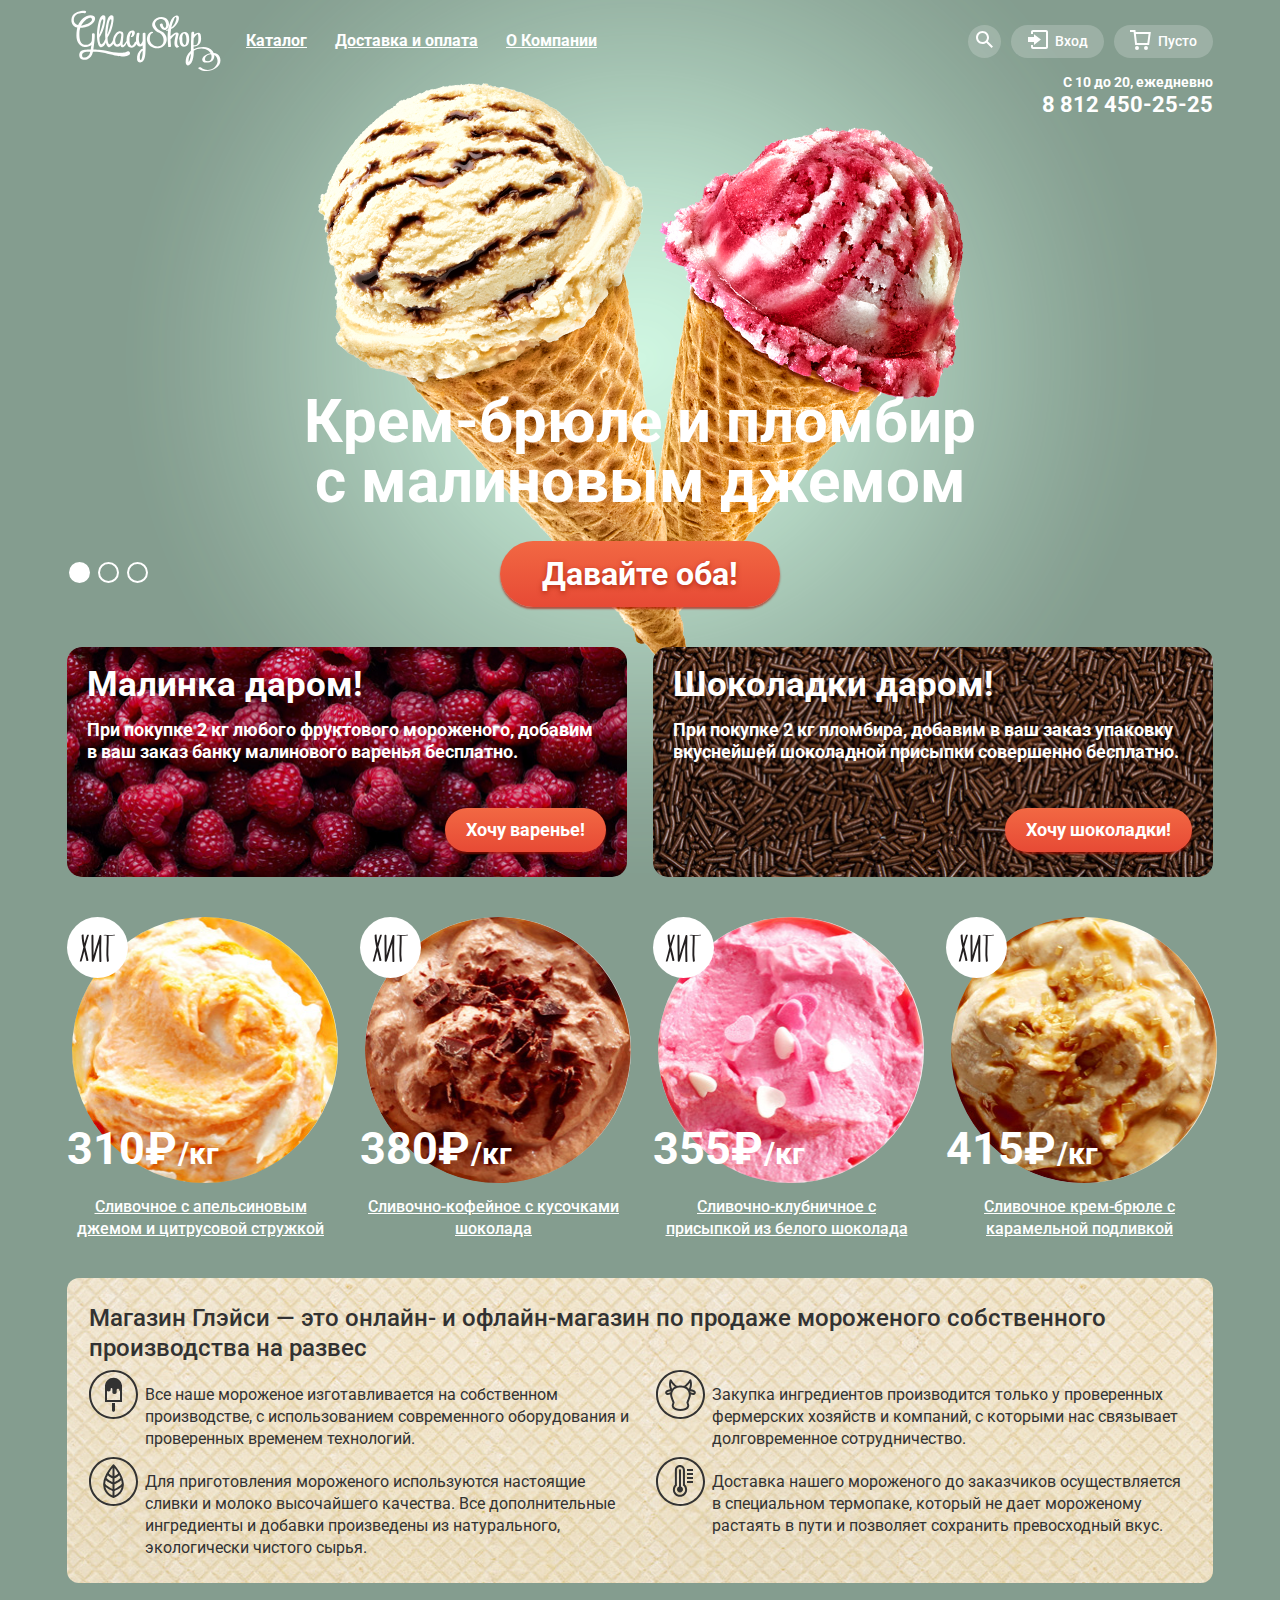
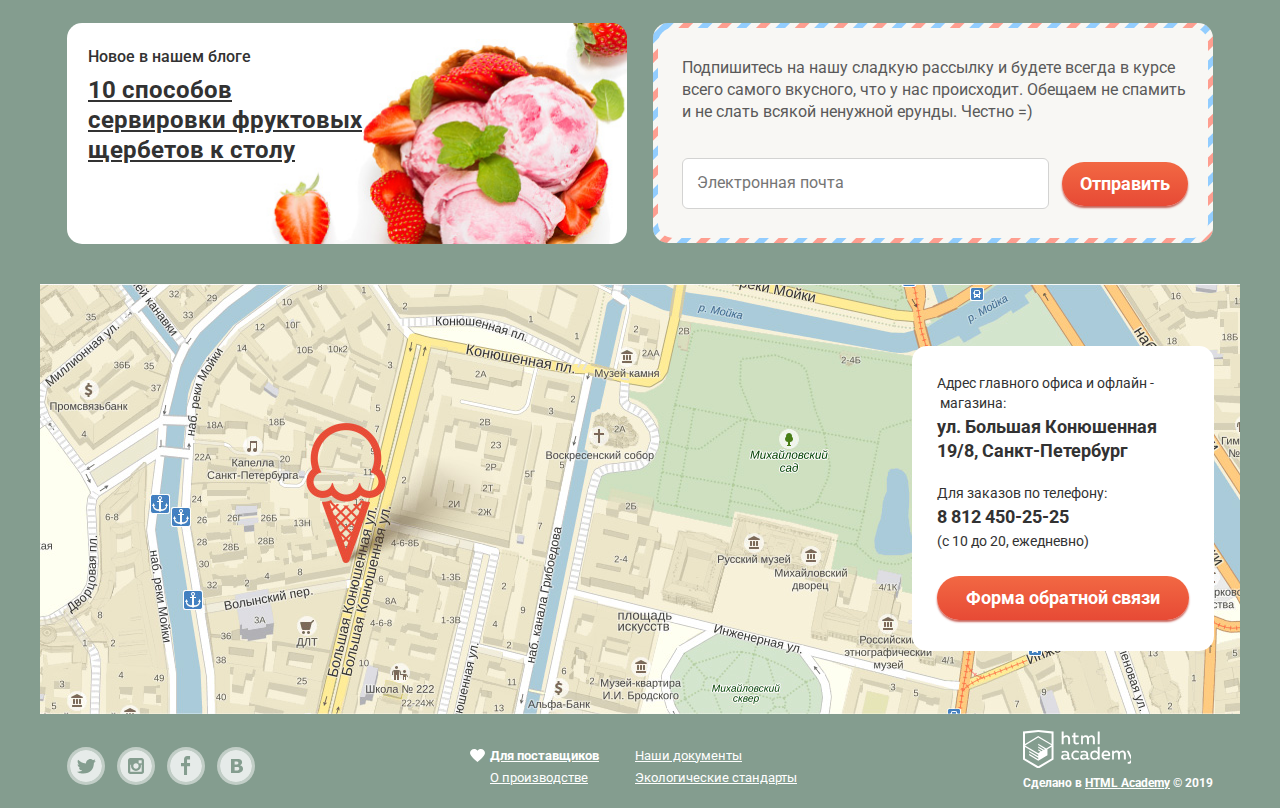
==== commit 85cd032e: "Правки по предзащите" ====
--- a/index.html
+++ b/index.html
@@ -325,7 +325,7 @@
                     </li>
                     <li class="about-company__item">
                         <p class="about-company__text">
-                            Доставка нашего мороженого до заказчиков осуществляется в специальном термопаке, который не дает мороженому растаять в пути и позволяет сохранить превосходный вкус.
+                            Доставка нашего мороженого до заказчиков осуществляется в&nbsp;специальном термопаке, который не дает мороженому растаять в пути и позволяет сохранить превосходный вкус.
                         </p>
                     </li>
                 </ul>
@@ -368,7 +368,7 @@
         <div class="container">
             <div class="contacts">
                 <p class="contacts__text">
-                    Адрес главного офиса и офлайн&nbsp;-&nbsp;магазина:
+                    Адрес главного офиса и&nbsp;офлайн&nbsp;-&nbsp;магазина:
                 </p>
                 <p class="contacts__address">
                     ул. Большая Конюшенная 19/8, Санкт-Петербург
@@ -451,7 +451,7 @@
             Мы обязательно вам ответим!
         </h3>
         <button type="button" class="callback__close" aria-label="Кнопка закрыть окно">
-            <img src="img/%20x-big.svg" alt="">
+            <img src="img/%20x-big.svg" alt="" width="18" height="17">
         </button>
         <input type="text" name="login" class="callback__input" placeholder="Как вас зовут?">
         <input type="email" name="email" class="callback__input" placeholder="Ваша почта для ответа?">
--- a/css/main.min.css
+++ b/css/main.min.css
@@ -1 +1 @@
-@keyframes bounce{0%{transform:translateY(-2000px)}70%{transform:translateY(30px)}90%{transform:translateY(-10px)}to{transform:translateY(0)}}@keyframes shake{0%,to{transform:translateX(0)}10%,30%,50%,70%,90%{transform:translateX(-10px)}20%,40%,60%,80%{transform:translateX(10px)}}html{box-sizing:border-box}*,::after,::before{box-sizing:inherit}body{margin:0;padding:0;font-family:'Roboto',Arial,sans-serif;font-size:16px;line-height:22px;font-weight:700;color:#323232;letter-spacing:0}.site-wrapper{background-image:url(../img/main-slide01.png);background-repeat:no-repeat;background-position:top center;transition:background-image .5s ease,background-color .5s ease}.site-wrapper-inner{min-width:940px;background:#849d8f}.site-wrapper::after,.site-wrapper::before{content:'';visibility:hidden}.site-wrapper::before{background-image:url(../img/main-slide02.png)}.site-wrapper::after{background-image:url(../img/main-slide03.png)}.container{max-width:1200px;margin:0 auto;padding:0 27px}img{max-width:100%}a{text-decoration:underline;color:#fff}a:active,a:focus,a:hover{color:#ffbc9e}.visually-hidden:not(:focus):not(:active),input[type=checkbox].visually-hidden,input[type=radio].visually-hidden{position:absolute;width:1px;height:1px;margin:-1px;border:0;padding:0;white-space:nowrap;clip-path:inset(100%);clip:rect(0 0 0 0);overflow:hidden}.menu{padding:0}.dropdown,.menu{list-style-type:none;margin:0}.actions,.slider__list,.user-help,.user-login__list,.user-navigation{list-style-type:none;margin:0;padding:0}.products{list-style-type:none;padding:0}.about-company__list{margin:0}.about-company__list,.breadcrumbs,.info-list,.pagination,.social{list-style-type:none;padding:0}.cart__box,.dropdown,.user-login__box{display:none}.btn{display:inline-block;vertical-align:top;border:0;padding:10px 21px;font:inherit;font-size:18px;line-height:24px;color:#fff;text-decoration:none;border-radius:50px;box-shadow:0 2px 2px 0 rgba(172,16,0,.64);background:#f26843;background:linear-gradient(to top,#e74a35,#f26843);cursor:pointer}.btn:focus,.btn:hover{color:#fff;background:linear-gradient(to bottom,#f58669 0%,#ec6f5e 100%);box-shadow:0 2px 2px #ac1000}.btn:active{background-image:linear-gradient(#f26843 0%,#e74a35 100%);box-shadow:inset 0 2px 2px 0 #942718}.header__wrap{display:flex;align-items:center;padding-top:10px;margin-bottom:2px}.header__logo{width:158px;height:62px;margin-right:7px}.menu{display:flex;flex-wrap:wrap;max-width:400px}.menu__item{position:relative;line-height:18px}.menu__item_current .menu__link{background-color:#d07058;text-decoration:none}.menu__link{padding:8px 14px 9px;background-color:transparent;border-radius:50px}.menu__link:focus,.menu__link:hover{color:#323232;background-color:#fff;text-decoration:none}.menu__link:active{color:#323232;text-decoration:none;background-color:#fff;box-shadow:inset 0 2px 1px 0 #696969}.cart:hover .cart__box,.menu__item_active:hover .dropdown,.search:hover .search__form,.user-login__item:hover .user-login__box{display:block}.menu__item_active::after{content:'';position:absolute;left:0;top:26px;width:88px;height:20px}.dropdown{position:absolute;left:-6px;top:32px;z-index:1;width:143px;padding:7px 0 8px;border-radius:6px;box-shadow:0 20px 20px 0 rgba(0,0,0,.4);background-color:#f8f7f4}.dropdown__link{display:block;padding:6px 0 6px 21px;font-size:14px;line-height:16px;color:#323232;font-weight:400;text-decoration:none}.dropdown__link:focus,.dropdown__link:hover{color:#323232;background-color:#fbded7}.dropdown__link:active{background-color:#f6b5a5}.dropdown__link_current{color:#fff;background-color:#d07058}.dropdown__link_new{position:relative;margin-bottom:10px;font-weight:700}.dropdown__link_new:active,.dropdown__link_new:focus,.dropdown__link_new:hover{color:#323232;background-color:transparent}.dropdown__link_new::after{content:'';position:absolute;left:6px;bottom:-7px;width:128px;height:1px;background-color:#d1d0ce}.header__user-nav{display:flex;flex-wrap:wrap;align-items:center;margin-left:auto}.header__contacts{max-width:250px;margin-left:auto;text-align:right}.header__contacts_inner{margin-top:-5px}.header__contacts-text{margin:0 0 5px;font-size:14px;line-height:16px;color:#fff}.header__contacts-phone{font-size:22px;line-height:24px;text-decoration:none}.user-navigation__item:not(:last-child){margin-right:10px}.cart__link:focus,.cart__link:hover,.search__link:focus,.search__link:hover,.user-login__link:focus,.user-login__link:hover{color:#323232;background-color:#fff}.search__link{display:block;width:33px;height:33px;text-align:center;line-height:34px;background-color:rgba(255,255,255,.2);border-radius:50px}.cart__link-main:focus circle,.cart__link-main:focus path,.cart__link-main:hover circle,.cart__link-main:hover path,.search__link:focus path,.search__link:hover path,.user-login__link:focus path,.user-login__link:focus polygon,.user-login__link:hover path,.user-login__link:hover polygon{fill:#323232}.search{position:relative}.search::after{content:'';position:absolute;left:5px;bottom:-10px;width:23px;height:10px}.search__form{position:absolute;right:0;bottom:-86px;display:none;width:341px;padding:20px 15px;border-radius:6px;background-color:#f8f7f4;box-shadow:0 20px 20px 0 rgba(0,0,0,.4)}.search__input{width:100%;padding:12px 14px 13px;border:1px solid #d3d3d2;font-weight:400;font-size:14px;line-height:16px;border-radius:6px;color:#323232}.search__input:hover{border:1px solid #c7c6c5;box-shadow:0 0 0 1px #c7c6c5}.search__input:focus{outline:0;border:1px solid #8fbdec;box-shadow:0 0 0 1px #8fbdec}.user-login__item{position:relative}.user-login__item::after{content:'';position:absolute;left:10px;bottom:-10px;width:71px;height:10px}.cart__link,.user-login__link{position:relative;display:block;padding:8px 16px 10px 44px;font-weight:500;font-size:14px;line-height:17px;text-decoration:none;border-radius:50px;background-color:rgba(255,255,255,.2)}.user-login__box,.user-login__link svg{position:absolute;left:17px;top:5px}.user-login__box{left:-185px;top:37px;z-index:1;width:277px;padding:19px;background-color:#f8f7f4;box-shadow:0 20px 20px 0 rgba(0,0,0,.4);border-radius:6px}.user-login__input{width:100%;margin-bottom:20px;padding:12px 14px 13px;border:1px solid #d3d3d2;font-weight:400;font-size:14px;line-height:24px;border-radius:6px;color:#323232}.user-login__input:hover{border:1px solid #c7c6c5;box-shadow:0 0 0 1px #c7c6c5}.user-login__input:focus{outline:0;border:1px solid #8fbdec;box-shadow:0 0 0 1px #8fbdec}.user-login__input::placeholder{font-weight:400;font-size:14px;line-height:24px;color:#999}.user-login__wrap{display:flex;justify-content:space-between;align-items:center}.user-login__btn{padding:11px 25px}.user-help__link{display:block;color:#323232;font-weight:400;font-size:13px;line-height:24px}.user-help__link:focus,.user-help__link:hover{color:#e84d37}.cart__link svg{position:absolute;left:16px;top:5px}.cart{position:relative}.cart::after{content:'';position:absolute;left:10px;bottom:-10px;width:88px;height:10px}.cart__form{display:flex;flex-direction:column}.cart__table{border-collapse:collapse}.cart__box{position:absolute;z-index:1;left:-423px;top:37px;width:540px;padding:20px 14px 21px 21px;border-radius:5px;box-shadow:0 20px 20px 0 rgba(0,0,0,.4);background-color:#f8f7f4}.cart__btn-remove{display:block;width:11px;height:11px;margin-right:7px;border:0;background:url(../img/x-small.svg) no-repeat center center;cursor:pointer}.cart__col{padding:0 0 15px;font-size:13px;line-height:16px;font-weight:400}.cart__img{padding:0;width:33px;height:33px;margin:0 8px 0 0}.cart__desc{margin:0;width:218px}.cart__col_bottom{vertical-align:bottom}.cart__text:last-child{color:#999}.cart__subtotal{margin:0;padding-right:9px;text-align:left}.cart__total{padding:15px 0;border-top:1px solid #cacac7;font-size:15px;line-height:18px;text-align:right}.cart__btn{margin-left:auto;padding:12px 15px}.slider{position:relative;margin-bottom:40px;padding-top:275px;text-align:center;color:#fff}.slider__item{display:none}.slider__title{width:700px;margin:0 auto 28px;font-size:60px;line-height:60px;font-weight:700}.slider__btn{max-width:400px;padding:11px 42px;font-size:32px;line-height:44px;text-shadow:0 2px 5px rgba(160,32,11,.76)}.slider__controls{position:absolute;bottom:23px;left:2px;z-index:20;font-size:0}.slider__controls label{display:inline-block;vertical-align:top;width:21px;height:21px;margin-right:8px;background-color:transparent;border:2px solid #fff;border-radius:50%;cursor:pointer}.slider__controls label:hover{background-color:rgba(255,255,255,.4)}#product-1:checked~.site-wrapper{background-color:#849d8f;background-image:url(../img/main-slide01.png)}#product-2:checked~.site-wrapper{background-color:#8996a6;background-image:url(../img/main-slide02.png)}#product-3:checked~.site-wrapper{background-color:#9d8b84;background-image:url(../img/main-slide03.png)}#product-1:checked~.site-wrapper #slide1,#product-2:checked~.site-wrapper #slide2,#product-3:checked~.site-wrapper #slide3{display:block}#product-1:checked~.site-wrapper label[for=product-1],#product-2:checked~.site-wrapper label[for=product-2],#product-3:checked~.site-wrapper label[for=product-3]{background-color:#fff}.actions-list{margin-bottom:27px}.actions{display:flex;flex-wrap:wrap;justify-content:space-between;color:#fff;font-size:18px;line-height:22px}.actions__item{display:flex;flex-direction:column;width:560px;padding:19px 21px 25px 20px;border-radius:15px;overflow:hidden}.actions__item:first-child{background:#890b16 url(../img/rasberry-actions.jpg) no-repeat center center/cover}.actions__item:last-child{background:#683a1f url(../img/choco-actions.jpg) no-repeat center center/cover}.actions__title{margin:0 0 14px;font-size:35px;line-height:41px}.actions__text{margin:0 0 45px}.actions__btn{max-width:200px;margin-left:auto}.our-products{margin-bottom:11px}.products{display:flex;flex-wrap:wrap;margin:0 -13px}.products__item{position:relative;margin:13px;width:267px;padding:0 5px;text-align:center;color:#fff}.products__item::before{content:'';position:absolute;left:0;top:0;width:61px;height:61px;border-radius:50px;background:#fff url(../img/hit.svg) no-repeat center center}.product__wrap-img{width:266px;height:266px;margin-bottom:-2px;border-radius:50%;overflow:hidden}.products__title{position:relative;z-index:3;font-weight:500;font-size:16px;line-height:22px}.product__price-box{position:absolute;left:0;top:209px;max-width:250px}.products__price{font-size:45px;line-height:45px;text-align:left}.products__price:last-of-type{margin-left:-10px;font-size:30px}.about-company{margin-bottom:40px;padding:25px 14px 3px 22px;border-radius:12px;background:#f1e6d0 url(../img/about-company-bg.jpg) left center;overflow:hidden}.about-company__list{display:flex;flex-wrap:wrap;justify-content:space-between}.about-company__item{position:relative;width:543px;margin-bottom:4px}.about-company__item::before{content:'';position:absolute;left:0;top:-14px;width:49px;height:49px}.about-company__item:first-child::before{background-image:url(../img/about-icon01.svg)}.about-company__item:nth-child(2)::before{background-image:url(../img/about-icon02.svg)}.about-company__item:nth-child(3)::before{background-image:url(../img/about-icon03.svg)}.about-company__item:last-child::before{background-image:url(../img/about-icon04.svg)}.about-company__title{margin:0 0 21px;font-size:24px;line-height:30px;font-weight:500}.about-company__text{margin:0 0 20px;padding-left:56px;font-weight:400}.other{margin-bottom:40px;display:flex;justify-content:space-between}.latest-news,.subscribe{align-self:flex-start;width:560px;border-radius:15px}.latest-news{padding:23px 40px 79px 21px;background:#fff url(../img/strawberry-bg.jpg) no-repeat center center/cover}.latest-news__text{margin:0 0 7px;font-weight:500}.latest-news__link{display:block;max-width:283px;font-size:24px;line-height:30px;color:#323232}.latest-news__link:active,.latest-news__link:focus,.latest-news__link:hover{color:#e84d37}.subscribe-wrap{max-width:560px;border-radius:10px;background:#f8f7f4 url(../img/subscribe-bg.jpg) no-repeat center center/cover}.subscribe{margin:5px;padding:28px 22px 35px 24px;background-color:#f8f7f4}.subscribe__form{display:flex;justify-content:space-between;align-items:center}.subscribe__input{width:367px;padding:12px 14px 13px;border:1px solid #d3d3d2;font:inherit;font-weight:400;font-size:16px;line-height:24px;border-radius:6px;color:#323232}.subscribe__input:hover{border:1px solid #c7c6c5;box-shadow:0 0 0 1px #c7c6c5}.subscribe__input:focus{outline:0;border:1px solid #8fbdec;box-shadow:0 0 0 1px #8fbdec}.search__input::placeholder{font-weight:400;font-size:16px;line-height:24px;color:#999}.subscribe__text{margin:0 0 35px;font-weight:400;color:#5a5a5a}.subscribe__btn{padding:10px 22px 12px}.map{min-height:430px;background:url(../img/map.jpg) no-repeat center center/contain}.map .container{position:relative}.contacts,.contacts__text{font-size:14px;line-height:20px}.contacts{position:absolute;z-index:1;top:62px;right:26px;width:302px;padding:27px 25px 31px;border-radius:15px;background-color:#fff}.contacts__text{margin:0 0 2px;font-weight:400}.contacts__text:last-of-type{margin-top:2px;margin-bottom:25px}.contacts__address,.contacts__phone{font-size:18px;line-height:24px}.contacts__address{margin:0 0 20px}.contacts__phone{color:#323232;text-decoration:none}.contacts__phone:active,.contacts__phone:focus,.contacts__phone:hover{color:#e84d37}.contacts__btn{display:block;text-align:center}.footer{display:flex;align-items:center;padding:16px 0}.social{display:flex;flex-wrap:wrap;width:190px;margin:0 230px 0 3px}.social__item{margin-top:10px}.social__item:not(:last-child){margin-right:18px}.social__link{display:block;width:32px;height:32px;text-align:center;border-radius:50px;box-shadow:0 0 0 3px rgba(255,255,255,.5)}.social__link path{fill:rgba(255,255,255,.8)}.social__link:focus,.social__link:hover{box-shadow:0 0 0 3px rgba(255,255,255,.7)}.social__link:active{box-shadow:0 0 0 3px rgba(255,255,255,.7)}.social__link:focus path,.social__link:hover path{fill:#fff}.info-list{display:flex;flex-wrap:wrap;width:340px;margin:3px 0 0}.info-list__item{position:relative;width:165px}.info-list__item:nth-child(odd){width:145px}.info-list__item:first-child::before{content:'';position:absolute;left:-20px;top:5px;width:15px;height:13px;background-image:url(../img/heart.svg)}.info-list__item:first-child .info-list__link{font-weight:700}.info-list__link{font-size:13px;line-height:18px;font-weight:400}.footer__copyright{margin-left:auto;max-width:200px}.footer__copyright-text{margin:0;font-size:12px;line-height:18px;color:#fefefe}.breadcrumbs{display:flex;flex-wrap:wrap;max-width:500px;margin:-18px 0 5px}.breadcrumbs__item{font-size:14px;line-height:16px;font-weight:400;color:#fff}.breadcrumbs__item:not(:last-child)::after{content:'»';margin:0 6px}.main__title{max-width:500px;margin:0 0 27px;color:#fff;font-size:35px;line-height:41px}.page-filters{margin-bottom:29px}.filters{display:flex;flex-wrap:wrap;width:870px;font-size:14px;line-height:16px;font-weight:500;color:#fff}.sort,.sort__label{margin-right:14px}.sort__label{position:relative;display:block;margin-bottom:15px;padding:10px 17px 9px 16px;background-color:rgba(255,255,255,.2);border-radius:50px}.sort__select{padding:0;border:0;width:165px;background-color:transparent;-webkit-appearance:none;color:#f8f7f4;font-size:16px;line-height:18px;cursor:pointer}.arrow-down{position:absolute;right:19px;top:14px;z-index:1;pointer-events:none}.sort__select:hover+.arrow-down path{fill:#323232}.sort__option,.sort__select:hover{color:#323232}.filters__item{margin:0;padding:0;border:0}.sort__title,.toppings__title{padding-left:18px;margin-bottom:6px}.choice__title,.range__title{margin-bottom:6px;padding-left:14px}.range__controls{position:relative;margin-right:14px;padding:16.5px 22px 0;width:220px;height:37px;border-radius:50px;background-color:rgba(255,255,255,.2)}.range__scale{height:4px;background-color:rgba(255,255,255,.5)}.range__bar{width:70%;height:4px;background-color:#fff}.range__toggle{position:absolute;top:8px;left:0;width:22px;height:22px;padding:0;border:9px solid #fff;border-radius:50px;background-color:#ababab;cursor:pointer;transform:scale(1);transition:transform .3s}.range__toggle:hover{transform:scale(1.1)}.range__toggle_min{left:32px}.range__toggle_max{left:131px}.choice__box,.toppings__box{display:flex;flex-wrap:wrap;max-width:430px}.toppings__box{max-width:720px}.choice__box,.toppings__box{padding:10px 17px 9px 14px;min-height:37px;background-color:rgba(255,255,255,.2);border-radius:50px}.toppings__box{padding:10px 25px 9px 16px;margin-right:13px}.choice__wrap,.toppings__wrap{padding-left:32px}.choice__wrap:not(:last-child),.toppings__wrap:not(:last-child){margin-right:20px}.choice__label,.toppings__label{position:relative;font-size:16px;line-height:18px;cursor:pointer}.choice__label::after,.choice__label::before{content:'';position:absolute;border-radius:50%}.choice__label::before{border:4px solid rgba(255,255,255,.8);top:-1px;left:-30px;width:22px;height:22px;transition:transform .3s ease-in,border .3s}.choice__label::after{top:6px;left:-23px;width:8px;height:8px;background-color:rgba(255,255,255,.8);transition:transform .2s ease-in,background-color .3s;transform:scale(0)}.choice__wrap input[type=radio]:checked+.choice__label::after{transform:scale(1)}.choice__wrap input[type=radio]:focus+.choice__label::before{box-shadow:0 0 0 3px #8fbdec}.choice__wrap input[type=radio]:disabled+.choice__label::before{border:4px solid rgba(255,255,255,.4)}.choice__label:hover::before{border:4px solid #fff}.choice__label:hover::after{background-color:#fff}.toppings__label::before{content:'';position:absolute;top:0;left:-30px;width:23px;height:20px;background:url(../img/checkbox-off.svg) no-repeat center center/contain}.toppings__wrap input[type=checkbox]:checked+.toppings__label::before{left:-28px;background:url(../img/checkbox-on.svg) no-repeat center center/contain}.toppings__wrap input[type=checkbox]:focus+.toppings__label::before{box-shadow:0 0 0 3px #8fbdec}.toppings__wrap input[type=checkbox]:disabled+.toppings__label::before{opacity:.4}.filters__btn{align-self:flex-end;padding:7px 29px;min-height:37px;border:2px solid #fff;font-size:16px;line-height:18px;font-weight:500;color:#fff;border-radius:50px;background-color:rgba(255,255,255,.2);cursor:pointer;transition:background-color .3s,color .3s}.filters__btn:focus,.filters__btn:hover{color:#323232;background-color:#fff}.filters__btn:active{color:#323232;border:2px solid transparent;box-shadow:inset 0 2px 1px 0 #696969;background-color:#ededed}.products-catalog{padding-bottom:28px;border-bottom:1px solid rgba(255,255,255,.32)}.products-inner{margin-bottom:48px}.products-inner .products__item::before{content:none}.products__overlay{position:absolute;left:-13px;top:-6px;z-index:1;width:293px;height:120%;display:flex;justify-content:center;align-items:flex-end;padding:22px 45px;border-radius:6px;background-color:rgba(255,255,255,.2);box-shadow:0 20px 20px 0 rgba(0,0,0,.4);opacity:0;transition:opacity .3s ease}.products__item:hover .products__overlay{opacity:1}.products__btn{padding:11px 17px}.pagination{display:flex;flex-wrap:wrap;max-width:197px;margin:0 0 0 auto}.pagination__item{font-weight:500}.pagination__item:not(:last-child){margin-right:3px}.pagination__link{display:block;width:26px;height:26px;text-align:center;line-height:26px;text-decoration:none;background-color:transparent;border-radius:50px}.pagination__link:focus,.pagination__link:hover{color:#fff;background-color:rgba(255,255,255,.2)}.pagination__item_current .pagination__link{color:#323232;background-color:#fff}.pagination__control{display:block;width:26px;height:26px;text-align:center;line-height:27px}.pagination__control_prev{margin-right:5px;transform:rotate(180deg)}.pagination__control_next{margin-left:-8px}.pagination__control[href] .pagination__arrow path{fill:#fff}.callback-form{position:fixed;display:none;z-index:5;width:478px;min-height:446px;top:50%;left:50%;margin-left:-239px;margin-top:-221px;padding:17px 26px 26px 22px;background-color:#f8f7f4;border-radius:10px}.callback{position:relative}.callback__close{position:absolute;right:6px;top:15px;border:0;background-color:transparent;cursor:pointer}.callback__title{margin:0 0 15px;font-size:24px;line-height:28px}.callback__input{width:100%;max-width:266px;margin-bottom:20px;padding:12px 14px 13px;border:1px solid #d3d3d2;font-weight:400;font-size:16px;line-height:24px;border-radius:6px;color:#323232}.callback__input:hover{border:1px solid #c7c6c5;box-shadow:0 0 0 1px #c7c6c5}.callback__input:focus{outline:0;border:1px solid #8fbdec;box-shadow:0 0 0 1px #8fbdec}.callback__input::placeholder,.callback__textarea::placeholder{font-weight:400;font-size:16px;line-height:24px;color:#999}.callback__textarea{width:100%;height:156px;margin-bottom:25px;padding:12px 14px 13px;border:1px solid #d3d3d2;font-weight:400;font-size:16px;line-height:24px;border-radius:6px;color:#323232;resize:none}.callback__textarea:hover{border:1px solid #c7c6c5;box-shadow:0 0 0 1px #c7c6c5}.callback__textarea:focus{outline:0;border:1px solid #8fbdec;box-shadow:0 0 0 1px #8fbdec}.callback__btn{display:block;margin-left:auto;padding:13px 25px}.overlay{position:fixed;display:none;z-index:3;left:0;top:0;width:100%;height:100%;background-color:rgba(0,0,0,.3)}.modal-open{animation:bounce .6s}.modal-open,.overlay-open{display:block}.modal-error{animation:shake .6s}.ymaps-2-1-74-map{position:absolute;left:0;top:0}+@-webkit-keyframes bounce{0%{-webkit-transform:translateY(-2000px);transform:translateY(-2000px)}70%{-webkit-transform:translateY(30px);transform:translateY(30px)}90%{-webkit-transform:translateY(-10px);transform:translateY(-10px)}to{-webkit-transform:translateY(0);transform:translateY(0)}}@keyframes bounce{0%{-webkit-transform:translateY(-2000px);transform:translateY(-2000px)}70%{-webkit-transform:translateY(30px);transform:translateY(30px)}90%{-webkit-transform:translateY(-10px);transform:translateY(-10px)}to{-webkit-transform:translateY(0);transform:translateY(0)}}@-webkit-keyframes shake{0%,to{-webkit-transform:translateX(0);transform:translateX(0)}10%,30%,50%,70%,90%{-webkit-transform:translateX(-10px);transform:translateX(-10px)}20%,40%,60%,80%{-webkit-transform:translateX(10px);transform:translateX(10px)}}@keyframes shake{0%,to{-webkit-transform:translateX(0);transform:translateX(0)}10%,30%,50%,70%,90%{-webkit-transform:translateX(-10px);transform:translateX(-10px)}20%,40%,60%,80%{-webkit-transform:translateX(10px);transform:translateX(10px)}}html{-webkit-box-sizing:border-box;box-sizing:border-box}*,::after,::before{-webkit-box-sizing:inherit;box-sizing:inherit}body{margin:0;padding:0;font-family:'Roboto',Arial,sans-serif;font-size:16px;line-height:22px;font-weight:700;color:#323232;letter-spacing:0}.site-wrapper{background-image:url(../img/main-slide01.png);background-repeat:no-repeat;background-position:top center;-webkit-transition:background-image .5s ease,background-color .5s ease;-o-transition:background-image .5s ease,background-color .5s ease;transition:background-image .5s ease,background-color .5s ease}.site-wrapper-inner{min-width:940px;background:#849d8f}.site-wrapper::after,.site-wrapper::before{content:'';visibility:hidden}.site-wrapper::before{background-image:url(../img/main-slide02.png)}.site-wrapper::after{background-image:url(../img/main-slide03.png)}.container{max-width:1200px;margin:0 auto;padding:0 27px}img{max-width:100%}a{text-decoration:underline;color:#fff}a:active,a:focus,a:hover{color:#ffbc9e}.visually-hidden:not(:focus):not(:active),input[type=checkbox].visually-hidden,input[type=radio].visually-hidden{position:absolute;width:1px;height:1px;margin:-1px;border:0;padding:0;white-space:nowrap;-webkit-clip-path:inset(100%);clip-path:inset(100%);clip:rect(0 0 0 0);overflow:hidden}.menu{padding:0}.dropdown,.menu{list-style-type:none;margin:0}.actions,.slider__list,.user-help,.user-login__list,.user-navigation{list-style-type:none;margin:0;padding:0}.products{list-style-type:none;padding:0}.about-company__list{margin:0}.about-company__list,.social{list-style-type:none;padding:0}.info-list{margin:0}.breadcrumbs,.info-list,.pagination{list-style-type:none;padding:0}.cart__box,.dropdown,.user-login__box{display:none}.btn{display:inline-block;vertical-align:top;border:0;padding:10px 21px;font:inherit;font-size:18px;line-height:24px;color:#fff;text-decoration:none;border-radius:50px;-webkit-box-shadow:0 2px 2px 0 rgba(172,16,0,.64);box-shadow:0 2px 2px 0 rgba(172,16,0,.64);background:#f26843;background:-webkit-gradient(linear,left bottom,left top,from(#e74a35),to(#f26843));background:-webkit-linear-gradient(bottom,#e74a35,#f26843);background:-o-linear-gradient(bottom,#e74a35,#f26843);background:linear-gradient(to top,#e74a35,#f26843);cursor:pointer}.btn:focus,.btn:hover{color:#fff;background:-webkit-gradient(linear,left top,left bottom,from(#f58669),to(#ec6f5e));background:-webkit-linear-gradient(top,#f58669 0%,#ec6f5e 100%);background:-o-linear-gradient(top,#f58669 0%,#ec6f5e 100%);background:linear-gradient(to bottom,#f58669 0%,#ec6f5e 100%);-webkit-box-shadow:0 2px 2px #ac1000;box-shadow:0 2px 2px #ac1000}.btn:active{background-image:-webkit-gradient(linear,left top,left bottom,from(#f26843),to(#e74a35));background-image:-webkit-linear-gradient(#f26843 0%,#e74a35 100%);background-image:-o-linear-gradient(#f26843 0%,#e74a35 100%);background-image:linear-gradient(#f26843 0%,#e74a35 100%);-webkit-box-shadow:inset 0 2px 2px 0 #942718;box-shadow:inset 0 2px 2px 0 #942718}.header__wrap{display:-webkit-box;display:-ms-flexbox;display:flex;-webkit-box-align:center;-ms-flex-align:center;align-items:center;padding-top:10px;margin-bottom:2px}.header__logo{width:158px;height:62px;margin-right:7px}.menu{display:-webkit-box;display:-ms-flexbox;display:flex;-ms-flex-wrap:wrap;flex-wrap:wrap;max-width:400px}.menu__item{position:relative;line-height:18px}.menu__item_current .menu__link{background-color:#d07058;text-decoration:none}.menu__link{padding:8px 14px 9px;background-color:transparent;border-radius:50px}.menu__link:focus,.menu__link:hover{color:#323232;background-color:#fff;text-decoration:none}.menu__link:active{color:#323232;text-decoration:none;background-color:#fff;-webkit-box-shadow:inset 0 2px 1px 0 #696969;box-shadow:inset 0 2px 1px 0 #696969}.cart:hover .cart__box,.menu__item_active:hover .dropdown,.search:hover .search__form,.user-login__item:hover .user-login__box{display:block}.menu__item_active::after{content:'';position:absolute;left:0;top:26px;width:88px;height:20px}.dropdown{position:absolute;left:-6px;top:32px;z-index:1;width:143px;padding:7px 0 8px;border-radius:6px;-webkit-box-shadow:0 20px 20px 0 rgba(0,0,0,.4);box-shadow:0 20px 20px 0 rgba(0,0,0,.4);background-color:#f8f7f4}.dropdown__link{display:block;padding:6px 0 6px 21px;font-size:14px;line-height:16px;color:#323232;font-weight:400;text-decoration:none}.dropdown__link:focus,.dropdown__link:hover{color:#323232;background-color:#fbded7}.dropdown__link:active{background-color:#f6b5a5}.dropdown__link_current{color:#fff;background-color:#d07058}.dropdown__link_new{position:relative;margin-bottom:10px;font-weight:700}.dropdown__link_new:active,.dropdown__link_new:focus,.dropdown__link_new:hover{color:#323232;background-color:transparent}.dropdown__link_new::after{content:'';position:absolute;left:6px;bottom:-7px;width:128px;height:1px;background-color:#d1d0ce}.header__user-nav{display:-webkit-box;display:-ms-flexbox;display:flex;-ms-flex-wrap:wrap;flex-wrap:wrap;-webkit-box-align:center;-ms-flex-align:center;align-items:center;margin-left:auto}.header__contacts{max-width:250px;margin-left:auto;text-align:right}.header__contacts_inner{margin-top:-7px}.header__contacts-text{margin:0 0 3px;font-size:14px;line-height:16px;color:#fff}.header__contacts-phone{font-size:22px;line-height:24px;text-decoration:none}.user-navigation__item:not(:last-child){margin-right:10px}.cart__link:focus,.cart__link:hover,.search__link:focus,.search__link:hover,.user-login__link:focus,.user-login__link:hover{color:#323232;background-color:#fff}.search__link{display:block;width:33px;height:33px;text-align:center;line-height:36px;background-color:rgba(255,255,255,.2);border-radius:50px}.cart__link-main:focus circle,.cart__link-main:focus path,.cart__link-main:hover circle,.cart__link-main:hover path,.search__link:focus path,.search__link:hover path,.user-login__link:focus path,.user-login__link:focus polygon,.user-login__link:hover path,.user-login__link:hover polygon{fill:#323232}.search{position:relative}.search::after{content:'';position:absolute;left:5px;bottom:-10px;width:23px;height:10px}.search__form{position:absolute;right:0;bottom:-86px;display:none;width:341px;padding:20px 15px;border-radius:6px;background-color:#f8f7f4;-webkit-box-shadow:0 20px 20px 0 rgba(0,0,0,.4);box-shadow:0 20px 20px 0 rgba(0,0,0,.4)}.search__input{width:100%;padding:12px 14px 13px;border:1px solid #d3d3d2;font-weight:400;font-size:14px;line-height:16px;border-radius:6px;color:#323232}.search__input:hover{border:1px solid #c7c6c5;-webkit-box-shadow:0 0 0 1px #c7c6c5;box-shadow:0 0 0 1px #c7c6c5}.search__input:focus{outline:0;border:1px solid #8fbdec;-webkit-box-shadow:0 0 0 1px #8fbdec;box-shadow:0 0 0 1px #8fbdec}.user-login__item{position:relative}.user-login__item::after{content:'';position:absolute;left:10px;bottom:-10px;width:71px;height:10px}.cart__link,.user-login__link{position:relative;display:block;padding:8px 16px 8px 44px;font-weight:500;font-size:14px;line-height:17px;text-decoration:none;border-radius:50px;background-color:rgba(255,255,255,.2)}.user-login__box,.user-login__link svg{position:absolute;left:17px;top:5px}.user-login__box{left:-185px;top:37px;z-index:1;width:277px;padding:19px;background-color:#f8f7f4;-webkit-box-shadow:0 20px 20px 0 rgba(0,0,0,.4);box-shadow:0 20px 20px 0 rgba(0,0,0,.4);border-radius:6px}.user-login__input{width:100%;margin-bottom:20px;padding:12px 14px 13px;border:1px solid #d3d3d2;font-weight:400;font-size:14px;line-height:24px;border-radius:6px;color:#323232}.user-login__input:hover{border:1px solid #c7c6c5;-webkit-box-shadow:0 0 0 1px #c7c6c5;box-shadow:0 0 0 1px #c7c6c5}.user-login__input:focus{outline:0;border:1px solid #8fbdec;-webkit-box-shadow:0 0 0 1px #8fbdec;box-shadow:0 0 0 1px #8fbdec}.user-login__input::-webkit-input-placeholder{font-weight:400;font-size:14px;line-height:24px;color:#999}.user-login__input:-ms-input-placeholder,.user-login__input::-ms-input-placeholder{font-weight:400;font-size:14px;line-height:24px;color:#999}.user-login__input::placeholder{font-weight:400;font-size:14px;line-height:24px;color:#999}.user-login__wrap{display:-webkit-box;display:-ms-flexbox;display:flex;-webkit-box-pack:justify;-ms-flex-pack:justify;justify-content:space-between;-webkit-box-align:center;-ms-flex-align:center;align-items:center}.user-login__btn{padding:11px 25px}.user-help__link{display:block;color:#323232;font-weight:400;font-size:13px;line-height:24px}.user-help__link:focus,.user-help__link:hover{color:#e84d37}.cart__link svg{position:absolute;left:16px;top:5px}.cart{position:relative}.cart::after{content:'';position:absolute;left:10px;bottom:-10px;width:88px;height:10px}.cart__form{display:-webkit-box;display:-ms-flexbox;display:flex;-webkit-box-orient:vertical;-webkit-box-direction:normal;-ms-flex-direction:column;flex-direction:column}.cart__table{border-collapse:collapse}.cart__box{position:absolute;z-index:1;left:-423px;top:37px;width:540px;padding:20px 14px 21px 21px;border-radius:5px;-webkit-box-shadow:0 20px 20px 0 rgba(0,0,0,.4);box-shadow:0 20px 20px 0 rgba(0,0,0,.4);background-color:#f8f7f4}.cart__btn-remove{display:block;width:11px;height:11px;margin-right:7px;border:0;background:url(../img/x-small.svg) no-repeat center center;cursor:pointer}.cart__col{padding:0 0 15px;font-size:13px;line-height:16px;font-weight:400}.cart__img{padding:0;width:33px;height:33px;margin:0 8px 0 0}.cart__desc{margin:0;width:218px}.cart__col_bottom{vertical-align:bottom}.cart__text:last-child{color:#999}.cart__subtotal{margin:0;padding-right:9px;text-align:left}.cart__total{padding:15px 0;border-top:1px solid #cacac7;font-size:15px;line-height:18px;text-align:right}.cart__btn{margin-left:auto;padding:12px 15px}.slider{position:relative;margin-bottom:40px;padding-top:274px;text-align:center;color:#fff}.slider__item{display:none}.slider__title{width:700px;margin:0 auto 29px;font-size:60px;line-height:60px;font-weight:700}.slider__btn{max-width:400px;padding:11px 42px;font-size:32px;line-height:44px;text-shadow:0 2px 5px rgba(160,32,11,.76)}.slider__controls{position:absolute;bottom:23px;left:2px;z-index:20;font-size:0}.slider__controls label{display:inline-block;vertical-align:top;width:21px;height:21px;margin-right:8px;background-color:transparent;border:2px solid #fff;border-radius:50%;cursor:pointer}.slider__controls label:hover{background-color:rgba(255,255,255,.4)}#product-1:checked~.site-wrapper{background-color:#849d8f;background-image:url(../img/main-slide01.png)}#product-2:checked~.site-wrapper{background-color:#8996a6;background-image:url(../img/main-slide02.png)}#product-3:checked~.site-wrapper{background-color:#9d8b84;background-image:url(../img/main-slide03.png)}#product-1:checked~.site-wrapper #slide1,#product-2:checked~.site-wrapper #slide2,#product-3:checked~.site-wrapper #slide3{display:block}#product-1:checked~.site-wrapper label[for=product-1],#product-2:checked~.site-wrapper label[for=product-2],#product-3:checked~.site-wrapper label[for=product-3]{background-color:#fff}.actions-list{margin-bottom:27px}.actions,.actions__item{display:-webkit-box;display:-ms-flexbox;display:flex}.actions{-ms-flex-wrap:wrap;flex-wrap:wrap;-webkit-box-pack:justify;-ms-flex-pack:justify;justify-content:space-between;color:#fff;font-size:18px;line-height:22px}.actions__item{-webkit-box-orient:vertical;-webkit-box-direction:normal;-ms-flex-direction:column;flex-direction:column;width:560px;padding:17px 21px 25px 20px;border-radius:15px;overflow:hidden}.actions__item:first-child{background:#890b16 url(../img/rasberry-actions.jpg) no-repeat center center/cover}.actions__item:last-child{background:#683a1f url(../img/choco-actions.jpg) no-repeat center center/cover}.actions__title{margin:0 0 14px;font-size:35px;line-height:41px}.actions__text{margin:0 0 45px}.actions__btn{max-width:200px;margin-left:auto}.our-products{margin-bottom:25px}.products{display:-webkit-box;display:-ms-flexbox;display:flex;-ms-flex-wrap:wrap;flex-wrap:wrap;margin:0 -13px}.products__item{position:relative;margin:13px;width:267px;padding:0 5px;text-align:center;color:#fff}.products__item::before{content:'';position:absolute;left:0;top:0;width:61px;height:61px;border-radius:50px;background:#fff url(../img/hit.svg) no-repeat center center}.product__wrap-img{width:266px;height:266px;margin-bottom:13px;border-radius:50%;overflow:hidden}.products__title{position:relative;z-index:3;margin:0;font-weight:500;font-size:16px;line-height:22px}.product__price-box{position:absolute;left:0;top:209px;max-width:250px}.products__price{font-size:45px;line-height:45px;text-align:left}.products__price:last-of-type{margin-left:-10px;font-size:30px}.about-company{margin-bottom:40px;padding:25px 14px 3px 22px;border-radius:12px;background:#f1e6d0 url(../img/about-company-bg.jpg) left center;overflow:hidden}.about-company__list{display:-webkit-box;display:-ms-flexbox;display:flex;-ms-flex-wrap:wrap;flex-wrap:wrap;-webkit-box-pack:justify;-ms-flex-pack:justify;justify-content:space-between}.about-company__item{position:relative;width:543px;margin-bottom:1px}.about-company__item::before{content:'';position:absolute;left:0;top:-14px;width:49px;height:49px}.about-company__item:first-child::before{background-image:url(../img/about-icon01.svg)}.about-company__item:nth-child(2)::before{background-image:url(../img/about-icon02.svg)}.about-company__item:nth-child(3)::before{background-image:url(../img/about-icon03.svg)}.about-company__item:last-child::before{background-image:url(../img/about-icon04.svg)}.about-company__title{margin:0 0 21px;font-size:24px;line-height:30px;font-weight:500}.about-company__text{margin:0 0 20px;padding-left:56px;font-weight:400}.other{margin-bottom:40px;display:-webkit-box;display:-ms-flexbox;display:flex;-webkit-box-pack:justify;-ms-flex-pack:justify;justify-content:space-between}.latest-news,.subscribe-wrap{-ms-flex-item-align:start;align-self:flex-start;width:560px;border-radius:15px}.latest-news{padding:23px 40px 79px 21px;background:#fff url(../img/strawberry-bg.jpg) no-repeat center center/cover}.latest-news__text{margin:0 0 7px;font-weight:500}.latest-news__link{display:block;max-width:283px;font-size:24px;line-height:30px;color:#323232}.latest-news__link:active,.latest-news__link:focus,.latest-news__link:hover{color:#e84d37}.subscribe-wrap{background:#f8f7f4 url(../img/subscribe-bg.jpg) no-repeat center center/cover}.subscribe{margin:5px;padding:29px 20px 29px 24px;border-radius:15px;background-color:#f8f7f4}.subscribe__form{display:-webkit-box;display:-ms-flexbox;display:flex;-webkit-box-pack:justify;-ms-flex-pack:justify;justify-content:space-between;-webkit-box-align:center;-ms-flex-align:center;align-items:center}.subscribe__input{width:367px;padding:12px 14px 13px;border:1px solid #d3d3d2;font:inherit;font-weight:400;font-size:16px;line-height:24px;border-radius:6px;color:#323232}.subscribe__input:hover{border:1px solid #c7c6c5;-webkit-box-shadow:0 0 0 1px #c7c6c5;box-shadow:0 0 0 1px #c7c6c5}.subscribe__input:focus{outline:0;border:1px solid #8fbdec;-webkit-box-shadow:0 0 0 1px #8fbdec;box-shadow:0 0 0 1px #8fbdec}.search__input::-webkit-input-placeholder{font-weight:400;font-size:16px;line-height:24px;color:#999}.search__input:-ms-input-placeholder,.search__input::-ms-input-placeholder{font-weight:400;font-size:16px;line-height:24px;color:#999}.search__input::placeholder{font-weight:400;font-size:16px;line-height:24px;color:#999}.subscribe__text{margin:0 0 35px;font-weight:400;color:#5a5a5a}.subscribe__btn{padding:10px 18px}.map{min-height:430px;background:url(../img/map.jpg) no-repeat center center/contain}.map .container{position:relative}.contacts,.contacts__text{font-size:14px;line-height:20px}.contacts{position:absolute;z-index:1;top:62px;right:26px;width:302px;padding:27px 25px 31px;border-radius:15px;background-color:#fff}.contacts__text{margin:0 0 2px;font-weight:400}.contacts__text:last-of-type{margin-top:2px;margin-bottom:25px}.contacts__address,.contacts__phone{font-size:18px;line-height:24px}.contacts__address{margin:0 0 20px}.contacts__phone{color:#323232;text-decoration:none}.contacts__phone:active,.contacts__phone:focus,.contacts__phone:hover{color:#e84d37}.contacts__btn{display:block;text-align:center}.footer,.social{display:-webkit-box;display:-ms-flexbox;display:flex}.footer{-webkit-box-align:center;-ms-flex-align:center;align-items:center;padding:16px 0}.social{-ms-flex-wrap:wrap;flex-wrap:wrap;width:190px;margin:0 230px 0 3px}.social__item{margin-top:10px}.social__item:not(:last-child){margin-right:18px}.social__link{display:block;width:32px;height:32px;text-align:center;border-radius:50px;-webkit-box-shadow:0 0 0 3px rgba(255,255,255,.5);box-shadow:0 0 0 3px rgba(255,255,255,.5)}.social__link path{fill:rgba(255,255,255,.8)}.social__link:focus,.social__link:hover{-webkit-box-shadow:0 0 0 3px rgba(255,255,255,.7);box-shadow:0 0 0 3px rgba(255,255,255,.7)}.social__link:active{-webkit-box-shadow:0 0 0 3px rgba(255,255,255,.7);box-shadow:0 0 0 3px rgba(255,255,255,.7)}.social__link:focus path,.social__link:hover path{fill:#fff}.info-list{display:-webkit-box;display:-ms-flexbox;display:flex;-ms-flex-wrap:wrap;flex-wrap:wrap;width:340px;padding-top:9px}.info-list__item{position:relative;width:165px}.info-list__item:nth-child(odd){width:145px}.info-list__item:first-child::before{content:'';position:absolute;left:-20px;top:5px;width:15px;height:13px;background-image:url(../img/heart.svg)}.info-list__item:first-child .info-list__link{font-weight:700}.info-list__link{font-size:13px;line-height:18px;font-weight:400}.footer__copyright{margin-left:auto;max-width:200px}.footer__copyright-text{margin:0;font-size:12px;line-height:18px;color:#fefefe}.breadcrumbs{display:-webkit-box;display:-ms-flexbox;display:flex;-ms-flex-wrap:wrap;flex-wrap:wrap;max-width:500px;margin:-18px 0 5px}.breadcrumbs__item{font-size:14px;line-height:16px;font-weight:400;color:#fff}.breadcrumbs__item:not(:last-child)::after{content:'»';margin:0 6px}.main__title{max-width:500px;margin:0 0 25px;color:#fff;font-size:35px;line-height:41px}.page-filters{margin-bottom:27px}.filters{display:-webkit-box;display:-ms-flexbox;display:flex;-ms-flex-wrap:wrap;flex-wrap:wrap;width:870px;font-size:14px;line-height:16px;font-weight:500;color:#fff}.sort,.sort__label{margin-right:14px}.sort__label{position:relative;display:block;margin-bottom:15px;padding:10px 17px 9px 16px;background-color:rgba(255,255,255,.2);border-radius:50px}.sort__select{padding:0;border:0;width:165px;background-color:transparent;-webkit-appearance:none;color:#f8f7f4;font-size:16px;line-height:18px;cursor:pointer}.arrow-down{position:absolute;right:19px;top:14px;z-index:1;pointer-events:none}.sort__select:hover+.arrow-down path{fill:#323232}.sort__option,.sort__select:hover{color:#323232}.filters__item{margin:0;padding:0;border:0}.sort__title,.toppings__title{padding-left:18px;margin-bottom:6px}.choice__title,.range__title{margin-bottom:6px;padding-left:14px}.range__controls{position:relative;margin-right:14px;padding:16.5px 22px 0;width:220px;height:37px;border-radius:50px;background-color:rgba(255,255,255,.2)}.range__scale{height:4px;background-color:rgba(255,255,255,.5)}.range__bar{width:70%;height:4px;background-color:#fff}.range__toggle{position:absolute;top:8px;left:0;width:22px;height:22px;padding:0;border:9px solid #fff;border-radius:50px;background-color:#ababab;cursor:pointer;-webkit-transform:scale(1);-ms-transform:scale(1);transform:scale(1);-webkit-transition:-webkit-transform .3s;-o-transition:transform .3s;transition:transform .3s;transition:transform .3s,-webkit-transform .3s}.range__toggle:hover{-webkit-transform:scale(1.1);-ms-transform:scale(1.1);transform:scale(1.1)}.range__toggle_min{left:32px}.range__toggle_max{left:131px}.choice__box,.toppings__box{display:-webkit-box;display:-ms-flexbox;display:flex;-ms-flex-wrap:wrap;flex-wrap:wrap;max-width:450px;padding:10px 17px 9px 14px;min-height:37px;background-color:rgba(255,255,255,.2);border-radius:50px}.toppings__box{max-width:720px;padding:10px 25px 9px 16px;margin-right:13px}.toppings__wrap{padding-left:32px}.choice__wrap{padding-left:30px}.toppings__wrap:not(:last-child){margin-right:20px}.choice__wrap:not(:last-child){margin-right:19px}.choice__label,.toppings__label{position:relative;font-size:16px;line-height:18px;cursor:pointer}.choice__label::after,.choice__label::before{content:'';position:absolute;border-radius:50%}.choice__label::before{border:4px solid rgba(255,255,255,.8);top:-1px;left:-30px;width:22px;height:22px;-webkit-transition:border .3s,-webkit-transform .3s ease-in;-o-transition:transform .3s ease-in,border .3s;transition:transform .3s ease-in,border .3s;transition:transform .3s ease-in,border .3s,-webkit-transform .3s ease-in}.choice__label::after{top:6px;left:-23px;width:8px;height:8px;background-color:rgba(255,255,255,.8);-webkit-transition:background-color .3s,-webkit-transform .2s ease-in;-o-transition:transform .2s ease-in,background-color .3s;transition:transform .2s ease-in,background-color .3s;transition:transform .2s ease-in,background-color .3s,-webkit-transform .2s ease-in;-webkit-transform:scale(0);-ms-transform:scale(0);transform:scale(0)}.choice__wrap input[type=radio]:checked+.choice__label::after{-webkit-transform:scale(1);-ms-transform:scale(1);transform:scale(1)}.choice__wrap input[type=radio]:focus+.choice__label::before{-webkit-box-shadow:0 0 0 3px #8fbdec;box-shadow:0 0 0 3px #8fbdec}.choice__wrap input[type=radio]:disabled+.choice__label::before{border:4px solid rgba(255,255,255,.4)}.choice__label:hover::before{border:4px solid #fff}.choice__label:hover::after{background-color:#fff}.toppings__label::before{content:'';position:absolute;top:0;left:-30px;width:23px;height:20px;background:url(../img/checkbox-off.svg) no-repeat center center/contain}.toppings__wrap input[type=checkbox]:checked+.toppings__label::before{left:-28px;background:url(../img/checkbox-on.svg) no-repeat center center/contain}.toppings__wrap input[type=checkbox]:focus+.toppings__label::before{-webkit-box-shadow:0 0 0 3px #8fbdec;box-shadow:0 0 0 3px #8fbdec}.toppings__wrap input[type=checkbox]:disabled+.toppings__label::before{opacity:.4}.filters__btn{-ms-flex-item-align:end;align-self:flex-end;padding:7px 29px;min-height:37px;border:2px solid #fff;font-size:16px;line-height:18px;font-weight:500;color:#fff;border-radius:50px;background-color:rgba(255,255,255,.2);cursor:pointer;-webkit-transition:background-color .3s,color .3s;-o-transition:background-color .3s,color .3s;transition:background-color .3s,color .3s}.filters__btn:focus,.filters__btn:hover{color:#323232;background-color:#fff}.filters__btn:active{color:#323232;border:0;padding:9px 31px;-webkit-box-shadow:inset 0 2px 1px 0 #696969;box-shadow:inset 0 2px 1px 0 #696969;background-color:#ededed}.products-catalog{padding-bottom:30px;border-bottom:1px solid rgba(255,255,255,.32)}.products-inner{margin-bottom:57px}.products-inner .products__item{margin-bottom:25px}.products-inner .products__item::before{content:none}.products__overlay{position:absolute;left:-13px;top:-6px;z-index:1;width:293px;height:125%;display:-webkit-box;display:-ms-flexbox;display:flex;-webkit-box-pack:center;-ms-flex-pack:center;justify-content:center;-webkit-box-align:end;-ms-flex-align:end;align-items:flex-end;padding:22px 45px;border-radius:6px;background-color:rgba(255,255,255,.2);-webkit-box-shadow:0 20px 20px 0 rgba(0,0,0,.4);box-shadow:0 20px 20px 0 rgba(0,0,0,.4);opacity:0;-webkit-transition:opacity .3s ease;-o-transition:opacity .3s ease;transition:opacity .3s ease}.products__item:hover .products__overlay{opacity:1}.products__btn{padding:11px 17px}.pagination{display:-webkit-box;display:-ms-flexbox;display:flex;-ms-flex-wrap:wrap;flex-wrap:wrap;-webkit-box-pack:end;-ms-flex-pack:end;justify-content:flex-end;margin:0 0 0 auto;max-width:250px}.pagination__item{font-weight:500}.pagination__item:not(:last-child){margin-right:1px}.pagination__link{display:block;width:26px;height:26px;text-align:center;line-height:26px;text-decoration:none;background-color:transparent;border-radius:50px}.pagination__link:focus,.pagination__link:hover{color:#fff;background-color:rgba(255,255,255,.2)}.pagination__item_current .pagination__link{color:#323232;background-color:#fff}.pagination__control{display:block;width:26px;height:26px;text-align:center;line-height:27px}.pagination__control_prev{margin-right:10px;-webkit-transform:rotate(180deg);-ms-transform:rotate(180deg);transform:rotate(180deg)}.pagination__control_next{text-align:right}.pagination__control[href] path{fill:#fff}.callback-form{position:fixed;display:none;z-index:5;width:478px;min-height:446px;top:50%;left:50%;margin-left:-239px;margin-top:-221px;padding:17px 26px 26px 22px;background-color:#f8f7f4;border-radius:10px}.callback{position:relative}.callback__close{position:absolute;right:6px;top:15px;border:0;background-color:transparent;cursor:pointer}.callback__title{margin:0 0 15px;font-size:24px;line-height:28px}.callback__input{width:100%;max-width:266px;margin-bottom:20px;padding:12px 14px 13px;border:1px solid #d3d3d2;font-weight:400;font-size:16px;line-height:24px;border-radius:6px;color:#323232}.callback__input:hover{border:1px solid #c7c6c5;-webkit-box-shadow:0 0 0 1px #c7c6c5;box-shadow:0 0 0 1px #c7c6c5}.callback__input:focus{outline:0;border:1px solid #8fbdec;-webkit-box-shadow:0 0 0 1px #8fbdec;box-shadow:0 0 0 1px #8fbdec}.callback__input::-webkit-input-placeholder{font-weight:400;font-size:16px;line-height:24px;color:#999}.callback__input:-ms-input-placeholder,.callback__input::-ms-input-placeholder{font-weight:400;font-size:16px;line-height:24px;color:#999}.callback__input::placeholder{font-weight:400;font-size:16px;line-height:24px;color:#999}.callback__textarea{width:100%;height:156px;margin-bottom:25px;padding:12px 14px 13px;border:1px solid #d3d3d2;font-weight:400;font-size:16px;line-height:24px;border-radius:6px;color:#323232;resize:none}.callback__textarea:hover{border:1px solid #c7c6c5;-webkit-box-shadow:0 0 0 1px #c7c6c5;box-shadow:0 0 0 1px #c7c6c5}.callback__textarea:focus{outline:0;border:1px solid #8fbdec;-webkit-box-shadow:0 0 0 1px #8fbdec;box-shadow:0 0 0 1px #8fbdec}.callback__textarea::-webkit-input-placeholder{font-weight:400;font-size:16px;line-height:24px;color:#999}.callback__textarea:-ms-input-placeholder,.callback__textarea::-ms-input-placeholder{font-weight:400;font-size:16px;line-height:24px;color:#999}.callback__textarea::placeholder{font-weight:400;font-size:16px;line-height:24px;color:#999}.callback__btn{display:block;margin-left:auto;padding:13px 25px}.overlay{position:fixed;display:none;z-index:3;left:0;top:0;width:100%;height:100%;background-color:rgba(0,0,0,.3)}.modal-open{-webkit-animation:bounce .6s;animation:bounce .6s}.modal-open,.overlay-open{display:block}.modal-error{-webkit-animation:shake .6s;animation:shake .6s}.ymaps-2-1-74-map{position:absolute;left:0;top:0}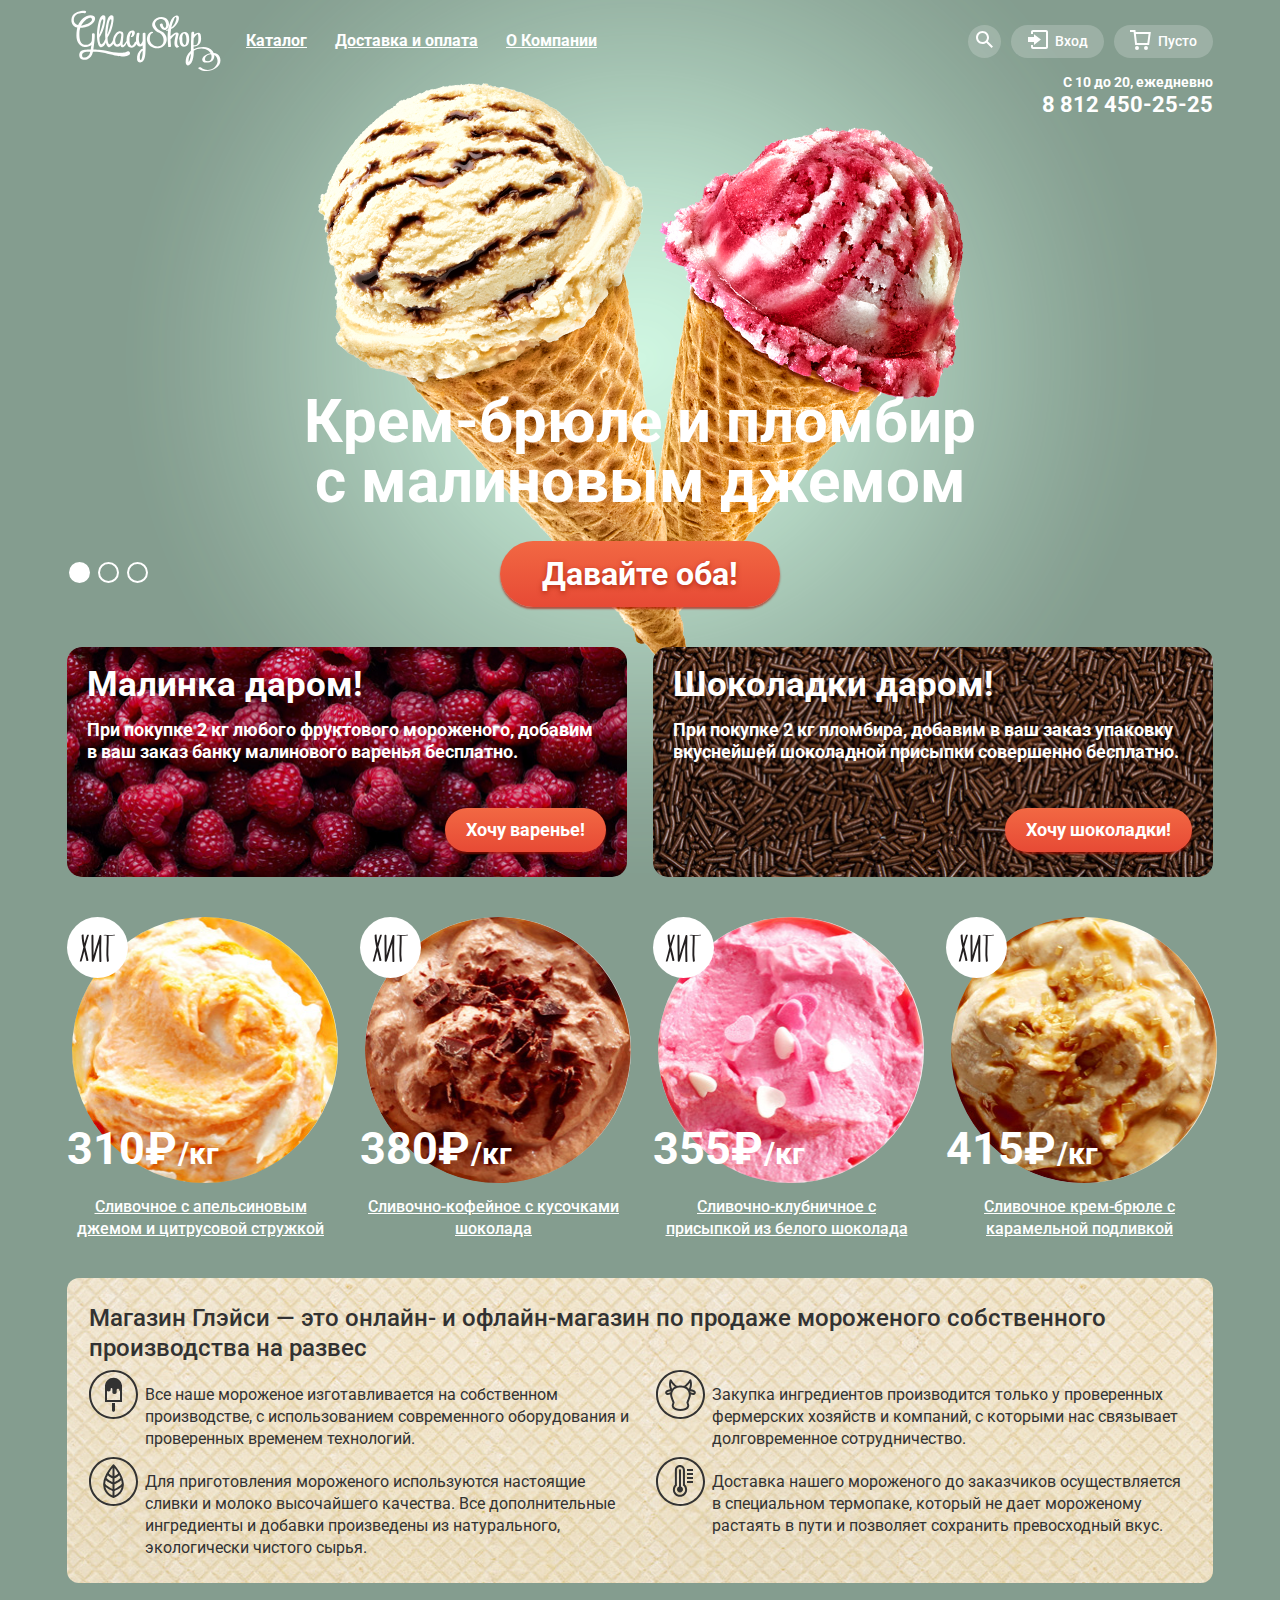
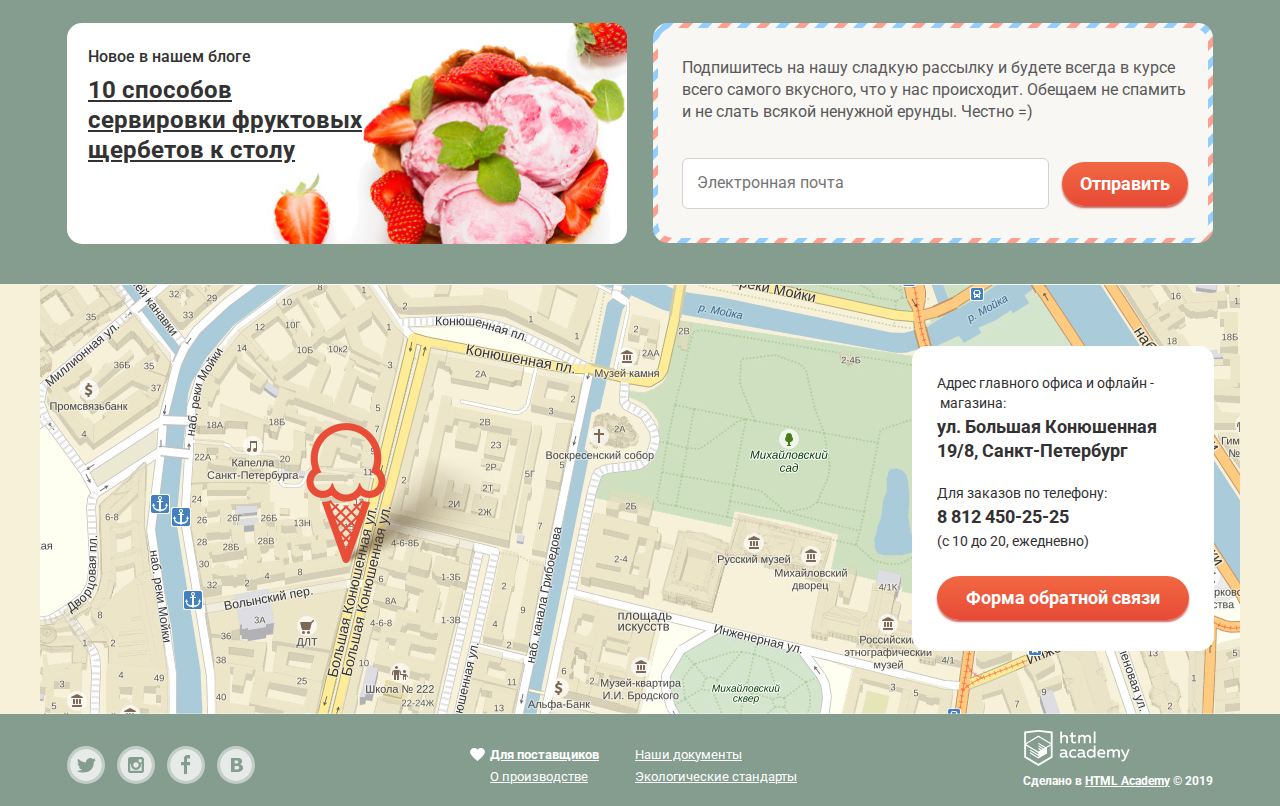
==== commit 6e8a2680: "Правки по 1 защите" ====
--- a/index.html
+++ b/index.html
@@ -7,7 +7,7 @@
     <meta name="keywords" content="Мороженое">
     <link href="https://fonts.googleapis.com/css?family=Roboto:400,500,700&display=swap&subset=cyrillic" rel="stylesheet">
     <link rel="stylesheet" href="css/normalize.css">
-    <link rel="stylesheet" href="css/main.min.css">
+    <link rel="stylesheet" href="css/main.css">
 </head>
 <body>
 <input class="visually-hidden" type="radio" id="product-1" name="toggle" checked>
@@ -436,7 +436,7 @@
             </ul>
             <div class="footer__copyright">
                 <a href="https://htmlacademy.ru/intensive/htmlcss" target="_blank" class="footer__copyright-link">
-                    <img src="img/htmlacademy-logo.svg" width="108" height="38" alt="Логотип HTML Academy">
+                    <img src="img/logo-htmlacademy.svg" width="108" height="36" alt="Логотип HTML Academy">
                 </a>
                 <p class="footer__copyright-text">
                     Сделано в <a href="https://htmlacademy.ru/intensive/htmlcss" target="_blank">HTML Academy</a> &copy; 2019
--- a/css/main.css
+++ b/css/main.css
@@ -0,0 +1,1992 @@
+html {
+    -webkit-box-sizing: border-box;
+    box-sizing: border-box;
+}
+
+*,
+*::before,
+*::after {
+    -webkit-box-sizing: inherit;
+    box-sizing: inherit;
+}
+
+body {
+    margin: 0;
+    padding: 0;
+    font-family: 'Roboto', Arial, sans-serif;
+    font-size: 16px;
+    line-height: 22px;
+    font-weight: 700;
+    color: #323232;
+    letter-spacing: 0;
+}
+
+.site-wrapper {
+    background-image: url('../img/main-slide01.png');
+    background-repeat: no-repeat;
+    background-position: top center;
+    -webkit-transition: background-image 0.5s ease, background-color 0.5s ease;
+    -o-transition: background-image 0.5s ease, background-color 0.5s ease;
+    transition: background-image 0.5s ease, background-color 0.5s ease;
+}
+
+.site-wrapper-inner {
+    min-width: 940px;
+    background: #849d8f;
+}
+
+.site-wrapper::before,
+.site-wrapper::after {
+    content: '';
+    visibility: hidden;
+}
+
+.site-wrapper::before {
+    background-image: url('../img/main-slide02.png');
+}
+
+.site-wrapper::after {
+    background-image: url('../img/main-slide03.png');
+}
+
+.container {
+    max-width: 1200px;
+    margin: 0 auto;
+    padding: 0 27px;
+}
+
+img {
+    max-width: 100%;
+}
+
+a {
+    text-decoration: underline;
+    color: #fff;
+}
+
+a:hover,
+a:active,
+a:focus {
+    color: #ffbc9e;
+}
+
+.visually-hidden:not(:focus):not(:active),
+input[type='checkbox'].visually-hidden,
+input[type='radio'].visually-hidden {
+    position: absolute;
+    width: 1px;
+    height: 1px;
+    margin: -1px;
+    border: 0;
+    padding: 0;
+    white-space: nowrap;
+    -webkit-clip-path: inset(100%);
+    clip-path: inset(100%);
+    clip: rect(0 0 0 0);
+    overflow: hidden;
+}
+
+.menu,
+.dropdown,
+.user-navigation,
+.user-login__list,
+.user-help,
+.slider__list,
+.actions,
+.products,
+.about-company__list,
+.social,
+.info-list,
+.breadcrumbs,
+.pagination {
+    list-style-type: none;
+    margin: 0;
+    padding: 0;
+}
+
+.dropdown,
+.user-login__box,
+.cart__box {
+    display: none;
+}
+
+.btn {
+    display: inline-block;
+    vertical-align: top;
+    border: none;
+    padding: 10px 21px;
+    font: inherit;
+    font-size: 18px;
+    line-height: 24px;
+    color: #fff;
+    text-decoration: none;
+    border-radius: 50px;
+    -webkit-box-shadow: 0 2px 2px 0 rgba(172, 16, 0, 0.64);
+    box-shadow: 0 2px 2px 0 rgba(172, 16, 0, 0.64);
+    background: #f26843;
+    background: -webkit-gradient(linear, left bottom, left top, from(#e74a35), to(#f26843));
+    background: -webkit-linear-gradient(bottom, #e74a35, #f26843);
+    background: -o-linear-gradient(bottom, #e74a35, #f26843);
+    background: linear-gradient(to top, #e74a35, #f26843);
+    cursor: pointer;
+}
+
+.btn:hover,
+.btn:focus {
+    color: #fff;
+    background: -webkit-gradient(linear, left top, left bottom, from(#f58669), to(#ec6f5e));
+    background: -webkit-linear-gradient(top, #f58669 0%, #ec6f5e 100%);
+    background: -o-linear-gradient(top, #f58669 0%, #ec6f5e 100%);
+    background: linear-gradient(to bottom, #f58669 0%, #ec6f5e 100%);
+    -webkit-box-shadow: 0 2px 2px rgba(172, 16, 0, 1);
+    box-shadow: 0 2px 2px rgba(172, 16, 0, 1);
+}
+
+.btn:active {
+    background-image: -webkit-gradient(linear, left top, left bottom, from(rgb(242,104,67)), to(rgb(231,74,53)));
+    background-image: -webkit-linear-gradient(rgb(242,104,67) 0%, rgb(231,74,53) 100%);
+    background-image: -o-linear-gradient(rgb(242,104,67) 0%, rgb(231,74,53) 100%);
+    background-image: linear-gradient(rgb(242,104,67) 0%, rgb(231,74,53) 100%);
+    -webkit-box-shadow: inset 0 2px 2px 0 #942718;
+    box-shadow: inset 0 2px 2px 0 #942718;
+}
+
+.header__wrap {
+    display: -webkit-box;
+    display: -ms-flexbox;
+    display: flex;
+    -webkit-box-align: center;
+    -ms-flex-align: center;
+    align-items: center;
+    padding-top: 10px;
+    margin-bottom: 2px;
+}
+
+.header__logo {
+    width: 158px;
+    height: 62px;
+    margin-right: 7px;
+}
+
+.menu {
+    display: -webkit-box;
+    display: -ms-flexbox;
+    display: flex;
+    -ms-flex-wrap: wrap;
+    flex-wrap: wrap;
+    max-width: 400px;
+}
+
+.menu__item {
+    position: relative;
+    line-height: 18px;
+}
+
+.menu__item_current .menu__link {
+    background-color: #d07058;
+    text-decoration: none;
+}
+
+.menu__link {
+    padding: 8px 14px 9px;
+    background-color: transparent;
+    border-radius: 50px;
+}
+
+.menu__link:hover,
+.menu__link:focus {
+    color: #323232;
+    background-color: #fff;
+    text-decoration: none;
+}
+
+.menu__link:active {
+    color: #323232;
+    text-decoration: none;
+    background-color: #fff;
+    -webkit-box-shadow: inset 0 2px 1px 0 rgb(105, 105, 105);
+    box-shadow: inset 0 2px 1px 0 rgb(105, 105, 105);
+}
+
+.menu__item_active:hover .dropdown {
+    display: block;
+}
+
+.menu__item_active::after {
+    content: '';
+    position: absolute;
+    left: 0;
+    top: 26px;
+    width: 88px;
+    height: 20px;
+}
+
+.dropdown {
+    position: absolute;
+    left: -6px;
+    top: 32px;
+    z-index: 1;
+    width: 143px;
+    padding: 7px 0 8px;
+    border-radius: 6px;
+    -webkit-box-shadow: 0 20px 20px 0 rgba(0, 0, 0, 0.4);
+    box-shadow: 0 20px 20px 0 rgba(0, 0, 0, 0.4);
+    background-color: #f8f7f4;
+}
+
+.dropdown__link {
+    display: block;
+    padding: 6px 0;
+    padding-left: 21px;
+    font-size: 14px;
+    line-height: 16px;
+    color: #323232;
+    font-weight: 400;
+    text-decoration: none;
+}
+
+.dropdown__link:hover,
+.dropdown__link:focus {
+    color: #323232;
+    background-color: #fbded7;
+}
+
+.dropdown__link:active {
+    background-color: #f6b5a5;
+}
+
+.dropdown__link_current {
+    color: #fff;
+    background-color: #d07058;
+}
+
+.dropdown__link_new{
+    position: relative;
+    margin-bottom: 10px;
+    font-weight: 700;
+}
+
+.dropdown__link_new:focus,
+.dropdown__link_new:hover,
+.dropdown__link_new:active {
+    color: #323232;
+    background-color: transparent;
+}
+
+.dropdown__link_new::after {
+    content: '';
+    position: absolute;
+    left: 6px;
+    bottom: -7px;
+    width: 128px;
+    height: 1px;
+    background-color: #d1d0ce;
+}
+
+.header__user-nav {
+    display: -webkit-box;
+    display: -ms-flexbox;
+    display: flex;
+    -ms-flex-wrap: wrap;
+    flex-wrap: wrap;
+    -webkit-box-align: center;
+    -ms-flex-align: center;
+    align-items: center;
+    margin-left: auto;
+}
+
+.header__contacts {
+    max-width: 250px;
+    margin-left: auto;
+    text-align: right;
+}
+
+.header__contacts_inner {
+    margin-top: -7px;
+}
+
+.header__contacts-text {
+    margin: 0;
+    margin-bottom: 3px;
+    font-size: 14px;
+    line-height: 16px;
+    color: #fff;
+}
+
+.header__contacts-phone {
+    font-size: 22px;
+    line-height: 24px;
+    text-decoration: none;
+}
+
+.user-navigation__item:not(:last-child) {
+    margin-right: 10px;
+}
+
+.search__link:hover,
+.search__link:focus,
+.user-login__link:hover,
+.user-login__link:focus,
+.cart__link:hover,
+.cart__link:focus {
+    color: #323232;
+    background-color: #fff;
+}
+
+.search__link {
+    display: block;
+    width: 33px;
+    height: 33px;
+    text-align: center;
+    line-height: 36px;
+    background-color: rgba(255,255,255, 0.2);
+    border-radius: 50px;
+}
+
+.search__link:hover path,
+.search__link:focus path {
+    fill: #323232;
+}
+
+.search {
+    position: relative;
+}
+
+.search::after {
+    content: '';
+    position: absolute;
+    left: 5px;
+    bottom: -10px;
+    width: 23px;
+    height: 10px;
+}
+
+.search:hover .search__form {
+    display: block;
+}
+
+.search__form {
+    position: absolute;
+    right: 0;
+    bottom: -86px;
+    display: none;
+    width: 341px;
+    padding: 20px 15px;
+    border-radius: 6px;
+    background-color: #f8f7f4;
+    -webkit-box-shadow: 0 20px 20px 0 rgba(0, 0, 0, 0.4);
+    box-shadow: 0 20px 20px 0 rgba(0, 0, 0, 0.4);
+}
+
+.search__input {
+    width: 100%;
+    padding: 12px 14px 13px;
+    border: 1px solid #d3d3d2;
+    font-weight: 400;
+    font-size: 14px;
+    line-height: 16px;
+    border-radius: 6px;
+    color: #323232;
+}
+
+.search__input:hover {
+    border: 1px solid #c7c6c5;
+    -webkit-box-shadow: 0 0 0 1px #c7c6c5;
+    box-shadow: 0 0 0 1px #c7c6c5;
+}
+
+.search__input:focus {
+    outline: none;
+    border: 1px solid #8fbdec;
+    -webkit-box-shadow: 0 0 0 1px #8fbdec;
+    box-shadow: 0 0 0 1px #8fbdec;
+}
+
+.search__input::-webkit-input-placeholder {
+    font-weight: 400;
+    font-size: 14px;
+    line-height: 16px;
+    color: #999999;
+}
+
+.search__input:-ms-input-placeholder {
+    font-weight: 400;
+    font-size: 14px;
+    line-height: 16px;
+    color: #999999;
+}
+
+.search__input::-ms-input-placeholder {
+    font-weight: 400;
+    font-size: 14px;
+    line-height: 16px;
+    color: #999999;
+}
+
+.search__input::placeholder {
+    font-weight: 400;
+    font-size: 14px;
+    line-height: 16px;
+    color: #999999;
+}
+
+.user-login__item {
+    position: relative;
+}
+
+.user-login__item::after {
+    content: '';
+    position: absolute;
+    left: 10px;
+    bottom: -10px;
+    width: 71px;
+    height: 10px;
+}
+
+.user-login__item:hover .user-login__box {
+    display: block;
+}
+
+.user-login__link,
+.cart__link {
+    position: relative;
+    display: block;
+    padding: 8px 16px 8px 44px;
+    font-weight: 500;
+    font-size: 14px;
+    line-height: 17px;
+    text-decoration: none;
+    border-radius: 50px;
+    background-color: rgba(255,255,255, 0.2);
+}
+
+.user-login__link svg {
+    position: absolute;
+    left: 17px;
+    top: 5px;
+}
+
+.user-login__link:hover path,
+.user-login__link:focus path,
+.user-login__link:hover polygon,
+.user-login__link:focus polygon {
+    fill: #323232;
+}
+
+.user-login__box {
+    position: absolute;
+    left: -185px;
+    top: 37px;
+    z-index: 1;
+    width: 277px;
+    padding: 19px;
+    background-color: #f8f7f4;
+    -webkit-box-shadow: 0 20px 20px 0 rgba(0, 0, 0, 0.4);
+    box-shadow: 0 20px 20px 0 rgba(0, 0, 0, 0.4);
+    border-radius: 6px;
+}
+
+.user-login__input {
+    width: 100%;
+    margin-bottom: 20px;
+    padding: 13px 14px;
+    border: 1px solid #d3d3d2;
+    font-weight: 400;
+    font-size: 14px;
+    line-height: 24px;
+    border-radius: 6px;
+    color: #323232;
+}
+
+.user-login__input:hover {
+    border: 1px solid #c7c6c5;
+    -webkit-box-shadow: 0 0 0 1px #c7c6c5;
+    box-shadow: 0 0 0 1px #c7c6c5;
+}
+
+.user-login__input:focus {
+    outline: none;
+    border: 1px solid #8fbdec;
+    -webkit-box-shadow: 0 0 0 1px #8fbdec;
+    box-shadow: 0 0 0 1px #8fbdec;
+}
+
+.user-login__input::-webkit-input-placeholder {
+    font-weight: 400;
+    font-size: 14px;
+    line-height: 24px;
+    color: #999999;
+}
+
+.user-login__input:-ms-input-placeholder {
+    font-weight: 400;
+    font-size: 14px;
+    line-height: 24px;
+    color: #999999;
+}
+
+.user-login__input::-ms-input-placeholder {
+    font-weight: 400;
+    font-size: 14px;
+    line-height: 24px;
+    color: #999999;
+}
+
+.user-login__input::placeholder {
+    font-weight: 400;
+    font-size: 14px;
+    line-height: 24px;
+    color: #999999;
+}
+
+.user-login__wrap {
+    display: -webkit-box;
+    display: -ms-flexbox;
+    display: flex;
+    -webkit-box-pack: justify;
+    -ms-flex-pack: justify;
+    justify-content: space-between;
+    -webkit-box-align: center;
+    -ms-flex-align: center;
+    align-items: center;
+}
+
+.user-login__btn {
+    padding: 11px 25px;
+}
+
+.user-help__link {
+    display: block;
+    color: #323232;
+    font-weight: 400;
+    font-size: 13px;
+    line-height: 24px;
+}
+
+.user-help__link:hover,
+.user-help__link:focus {
+    color: #e84d37;
+}
+
+.cart__link svg {
+    position: absolute;
+    left: 16px;
+    top: 5px;
+}
+
+.cart__link-main:hover path,
+.cart__link-main:focus path,
+.cart__link-main:hover circle,
+.cart__link-main:focus circle {
+    fill: #323232;
+}
+
+.cart {
+    position: relative;
+}
+
+.cart:hover .cart__box {
+    display: block;
+}
+
+.cart::after {
+    content: '';
+    position: absolute;
+    left: 10px;
+    bottom: -10px;
+    width: 88px;
+    height: 10px;
+}
+
+.cart__form {
+    display: -webkit-box;
+    display: -ms-flexbox;
+    display: flex;
+    -webkit-box-orient: vertical;
+    -webkit-box-direction: normal;
+    -ms-flex-direction: column;
+    flex-direction: column;
+}
+
+.cart__table {
+    border-collapse: collapse;
+}
+
+.cart__box {
+    position: absolute;
+    z-index: 1;
+    left: -423px;
+    top: 37px;
+    width: 540px;
+    padding: 20px 14px 21px 21px;
+    border-radius: 5px;
+    -webkit-box-shadow: 0 20px 20px 0 rgba(0, 0, 0, 0.4);
+    box-shadow: 0 20px 20px 0 rgba(0, 0, 0, 0.4);
+    background-color: #f8f7f4;
+}
+
+.cart__btn-remove {
+    display: block;
+    width: 11px;
+    height: 11px;
+    margin-right: 7px;
+    border: none;
+    background: url('../img/x-small.svg') no-repeat center center;
+    cursor: pointer;
+}
+
+.cart__col {
+    padding: 0;
+    padding-bottom: 15px;
+    font-size: 13px;
+    line-height: 16px;
+    font-weight: 400;
+}
+
+.cart__img {
+    margin: 0;
+    padding: 0;
+    width: 33px;
+    height: 33px;
+    margin-right: 8px;
+}
+
+.cart__desc {
+    margin: 0;
+    width: 218px;
+}
+
+.cart__col_bottom {
+    vertical-align: bottom;
+}
+
+.cart__text:last-child {
+    color: #999999;
+}
+
+.cart__subtotal {
+    margin: 0;
+    padding-right: 9px;
+    text-align: left;
+}
+
+.cart__total {
+    padding: 15px 0;
+    border-top: 1px solid #cacac7;
+    font-size: 15px;
+    line-height: 18px;
+    text-align: right;
+}
+
+.cart__btn {
+    margin-left: auto;
+    padding: 12px 15px;
+}
+
+.slider {
+    position: relative;
+    margin-bottom: 40px;
+    padding-top: 274px;
+    text-align: center;
+    color: #fff;
+}
+
+.slider__item {
+    display: none;
+}
+
+.slider__title {
+    width: 700px;
+    margin: 0 auto 29px;
+    font-size: 60px;
+    line-height: 60px;
+    font-weight: 700;
+}
+
+.slider__btn {
+    max-width: 400px;
+    padding: 11px 42px;
+    font-size: 32px;
+    line-height: 44px;
+    text-shadow: 0 2px 5px rgba(160, 32, 11, 0.76);
+}
+
+.slider__controls {
+    position: absolute;
+    bottom: 23px;
+    left: 2px;
+    z-index: 20;
+    font-size: 0;
+}
+
+.slider__controls label {
+    display: inline-block;
+    vertical-align: top;
+    width: 21px;
+    height: 21px;
+    margin-right: 8px;
+    background-color: transparent;
+    border: 2px solid #ffffff;
+    border-radius: 50%;
+    cursor: pointer;
+}
+
+.slider__controls label:hover {
+    background-color: rgba(255,255,255, 0.4);
+}
+
+#product-1:checked ~ .site-wrapper {
+    background-color: #849d8f;
+    background-image: url('../img/main-slide01.png');
+}
+
+#product-2:checked ~ .site-wrapper {
+    background-color: #8996a6;
+    background-image: url('../img/main-slide02.png');
+}
+
+#product-3:checked ~ .site-wrapper {
+    background-color: #9d8b84;
+    background-image: url('../img/main-slide03.png');
+}
+
+#product-1:checked ~ .site-wrapper #slide1,
+#product-2:checked ~ .site-wrapper #slide2,
+#product-3:checked ~ .site-wrapper #slide3 {
+    display: block;
+}
+
+#product-1:checked ~ .site-wrapper label[for='product-1'],
+#product-2:checked ~ .site-wrapper label[for='product-2'],
+#product-3:checked ~ .site-wrapper label[for='product-3'] {
+    background-color: #ffffff;
+}
+
+.actions-list {
+    margin-bottom: 27px;
+}
+
+.actions {
+    display: -webkit-box;
+    display: -ms-flexbox;
+    display: flex;
+    -ms-flex-wrap: wrap;
+    flex-wrap: wrap;
+    -webkit-box-pack: justify;
+    -ms-flex-pack: justify;
+    justify-content: space-between;
+    color: #fff;
+    font-size: 18px;
+    line-height: 22px;
+}
+
+.actions__item {
+    display: -webkit-box;
+    display: -ms-flexbox;
+    display: flex;
+    -webkit-box-orient: vertical;
+    -webkit-box-direction: normal;
+    -ms-flex-direction: column;
+    flex-direction: column;
+    width: 560px;
+    padding: 17px 21px 25px 20px;
+    border-radius: 15px;
+    overflow: hidden;
+}
+
+.actions__item:first-child {
+    background: #890b16 url('../img/rasberry-actions.jpg') no-repeat center center / cover;
+}
+
+.actions__item:last-child {
+    background: #683a1f url('../img/choco-actions.jpg') no-repeat center center / cover;
+}
+
+.actions__title {
+    margin: 0;
+    margin-bottom: 14px;
+    font-size: 35px;
+    line-height: 41px;
+}
+
+.actions__text {
+    margin: 0;
+    margin-bottom: 45px;
+}
+
+.actions__btn {
+    max-width: 200px;
+    margin-left: auto;
+}
+
+.our-products {
+    margin-bottom: 25px;
+}
+
+.products {
+    display: -webkit-box;
+    display: -ms-flexbox;
+    display: flex;
+    -ms-flex-wrap: wrap;
+    flex-wrap: wrap;
+    margin: 0 -13px;
+}
+
+.products__item {
+    position: relative;
+    margin: 13px;
+    width: 267px;
+    padding: 0 5px;
+    text-align: center;
+    color: #fff;
+}
+
+.products__item::before {
+    content: '';
+    position: absolute;
+    left: 0;
+    top: 0;
+    width: 61px;
+    height: 61px;
+    border-radius: 50px;
+    background: #fff url('../img/hit.svg') no-repeat center center;
+}
+
+.product__wrap-img {
+    width: 266px;
+    height: 266px;
+    margin-bottom: 13px;
+    border-radius: 50%;
+    overflow: hidden;
+}
+
+.products__title {
+    position: relative;
+    z-index: 3;
+    margin: 0;
+    font-weight: 500;
+    font-size: 16px;
+    line-height: 22px;
+}
+
+.product__price-box {
+    position: absolute;
+    left: 0;
+    top: 209px;
+    max-width: 250px;
+}
+
+.products__price {
+    font-size: 45px;
+    line-height: 45px;
+    text-align: left;
+}
+
+.products__price:last-of-type {
+    margin-left: -10px;
+    font-size: 30px;
+}
+
+.about-company {
+    margin-bottom: 40px;
+    padding: 25px 14px 3px 22px;
+    border-radius: 12px;
+    background: #f1e6d0 url('../img/about-company-bg.jpg') repeat left center;
+    overflow: hidden;
+}
+
+.about-company__list {
+    display: -webkit-box;
+    display: -ms-flexbox;
+    display: flex;
+    -ms-flex-wrap: wrap;
+    flex-wrap: wrap;
+    -webkit-box-pack: justify;
+    -ms-flex-pack: justify;
+    justify-content: space-between;
+}
+
+.about-company__item {
+    position: relative;
+    width: 543px;
+    margin-bottom: 1px;
+}
+
+.about-company__item::before {
+    content: '';
+    position: absolute;
+    left: 0;
+    top: -14px;
+    width: 49px;
+    height: 49px;
+}
+
+.about-company__item:first-child::before {
+    background-image: url('../img/about-icon01.svg');
+}
+
+.about-company__item:nth-child(2)::before {
+    background-image: url('../img/about-icon02.svg');
+}
+
+.about-company__item:nth-child(3)::before {
+    background-image: url('../img/about-icon03.svg');
+}
+
+.about-company__item:last-child::before {
+    background-image: url('../img/about-icon04.svg');
+}
+
+.about-company__title {
+    margin: 0;
+    margin-bottom: 21px;
+    font-size: 24px;
+    line-height: 30px;
+    font-weight: 500;
+}
+
+.about-company__text {
+    margin: 0;
+    margin-bottom: 20px;
+    padding-left: 56px;
+    font-weight: 400;
+}
+
+.other {
+    margin-bottom: 40px;
+    display: -webkit-box;
+    display: -ms-flexbox;
+    display: flex;
+    -webkit-box-pack: justify;
+    -ms-flex-pack: justify;
+    justify-content: space-between;
+}
+
+.latest-news,
+.subscribe-wrap {
+    -ms-flex-item-align: start;
+    align-self: flex-start;
+    width: 560px;
+    border-radius: 15px;
+}
+
+.latest-news {
+    padding: 23px 40px 79px 21px;
+    background: #fff url('../img/strawberry-bg.jpg') no-repeat center center / cover;
+}
+
+.latest-news__text {
+    margin: 0;
+    margin-bottom: 7px;
+    font-weight: 500;
+}
+
+.latest-news__link {
+    display: block;
+    max-width: 283px;
+    font-size: 24px;
+    line-height: 30px;
+    color: #323232;
+}
+
+.latest-news__link:hover,
+.latest-news__link:active,
+.latest-news__link:focus {
+    color: #e84d37;
+}
+
+.subscribe-wrap {
+    min-height: 220px;
+    background: #f8f7f4 url('../img/subscribe-bg.jpg') no-repeat center center / cover;
+}
+
+.subscribe {
+    margin: 5px;
+    padding: 29px 20px 29px 24px;
+    border-radius: 15px;
+    background-color: #f8f7f4;
+}
+
+.subscribe__form {
+    display: -webkit-box;
+    display: -ms-flexbox;
+    display: flex;
+    -webkit-box-pack: justify;
+    -ms-flex-pack: justify;
+    justify-content: space-between;
+    -webkit-box-align: center;
+    -ms-flex-align: center;
+    align-items: center;
+}
+
+.subscribe__input {
+    width: 367px;
+    padding: 12px 14px 13px;
+    border: 1px solid #d3d3d2;
+    font: inherit;
+    font-weight: 400;
+    font-size: 16px;
+    line-height: 24px;
+    border-radius: 6px;
+    color: #323232;
+}
+
+.subscribe__input:hover {
+    border: 1px solid #c7c6c5;
+    -webkit-box-shadow: 0 0 0 1px #c7c6c5;
+    box-shadow: 0 0 0 1px #c7c6c5;
+}
+
+.subscribe__input:focus {
+    outline: none;
+    border: 1px solid #8fbdec;
+    -webkit-box-shadow: 0 0 0 1px #8fbdec;
+    box-shadow: 0 0 0 1px #8fbdec;
+}
+
+.search__input::-webkit-input-placeholder {
+    font-weight: 400;
+    font-size: 16px;
+    line-height: 24px;
+    color: #999999;
+}
+
+.search__input:-ms-input-placeholder {
+    font-weight: 400;
+    font-size: 16px;
+    line-height: 24px;
+    color: #999999;
+}
+
+.search__input::-ms-input-placeholder {
+    font-weight: 400;
+    font-size: 16px;
+    line-height: 24px;
+    color: #999999;
+}
+
+.search__input::placeholder {
+    font-weight: 400;
+    font-size: 16px;
+    line-height: 24px;
+    color: #999999;
+}
+
+.subscribe__text {
+    margin: 0;
+    margin-bottom: 35px;
+    font-weight: 400;
+    color: #5a5a5a;
+}
+
+.subscribe__btn {
+    padding: 10px 18px;
+}
+
+.map {
+    min-height: 430px;
+    background: #f7f1d9 url('../img/map.jpg') no-repeat center center / contain;
+}
+
+.map .container {
+    position: relative;
+}
+
+.contacts {
+    position: absolute;
+    z-index: 1;
+    top: 62px;
+    right: 26px;
+    width: 302px;
+    padding: 27px 25px 31px;
+    font-size: 14px;
+    line-height: 20px;
+    border-radius: 15px;
+    background-color: #fff;
+}
+
+.contacts__text {
+    margin: 0;
+    margin-bottom: 2px;
+    font-size: 14px;
+    line-height: 20px;
+    font-weight: 400;
+}
+
+.contacts__text:last-of-type {
+    margin-top: 2px;
+    margin-bottom: 25px;
+}
+
+.contacts__address {
+    margin: 0;
+    margin-bottom: 15px;
+}
+
+.contacts__address,
+.contacts__phone {
+    font-size: 18px;
+    line-height: 24px;
+}
+
+.contacts__address {
+    margin: 0;
+    margin-bottom: 20px;
+}
+
+.contacts__phone {
+    color: #323232;
+    text-decoration: none;
+}
+
+.contacts__phone:hover,
+.contacts__phone:active,
+.contacts__phone:focus {
+    color: #e84d37;
+}
+
+.contacts__btn {
+    display: block;
+    text-align: center;
+}
+
+.footer {
+    display: -webkit-box;
+    display: -ms-flexbox;
+    display: flex;
+    -webkit-box-align: center;
+    -ms-flex-align: center;
+    align-items: center;
+    padding: 16px 0;
+}
+
+.social {
+    display: -webkit-box;
+    display: -ms-flexbox;
+    display: flex;
+    -ms-flex-wrap: wrap;
+    flex-wrap: wrap;
+    width: 190px;
+    margin-left: 3px;
+    margin-right: 230px;
+}
+
+.social__item {
+    margin-top: 10px;
+}
+
+.social__item:not(:last-child) {
+    margin-right: 18px;
+}
+
+.social__link {
+    display: block;
+    width: 32px;
+    height: 32px;
+    text-align: center;
+    border-radius: 50px;
+    -webkit-box-shadow: 0 0 0 3px rgba(255,255,255, 0.5);
+    box-shadow: 0 0 0 3px rgba(255,255,255, 0.5);
+}
+
+.social__link path {
+    fill: rgba(255,255,255, 0.8);
+}
+
+.social__link:hover,
+.social__link:focus {
+    -webkit-box-shadow: 0 0 0 3px rgba(255,255,255, 0.7);
+    box-shadow: 0 0 0 3px rgba(255,255,255, 0.7);
+}
+
+.social__link:active {
+    -webkit-box-shadow: 0 0 0 3px rgba(255,255,255, 0.7);
+    box-shadow: 0 0 0 3px rgba(255,255,255, 0.7);
+}
+
+.social__link:hover path,
+.social__link:focus path {
+    fill: #fff
+}
+
+.info-list {
+    display: -webkit-box;
+    display: -ms-flexbox;
+    display: flex;
+    -ms-flex-wrap: wrap;
+    flex-wrap: wrap;
+    width: 340px;
+    padding-top: 9px;
+}
+
+.info-list__item {
+    position: relative;
+    width: 165px;
+}
+
+.info-list__item:nth-child(odd) {
+    width: 145px;
+}
+
+.info-list__item:first-child::before {
+    content: '';
+    position: absolute;
+    left: -20px;
+    top: 5px;
+    width: 15px;
+    height: 13px;
+    background-image: url('../img/heart.svg');
+}
+
+.info-list__item:first-child .info-list__link {
+    font-weight: bold;
+}
+
+.info-list__link {
+    font-size: 13px;
+    line-height: 18px;
+    font-weight: 400;
+}
+
+.footer__copyright {
+    margin-left: auto;
+    max-width: 200px;
+}
+
+.footer__copyright-text {
+    margin: 0;
+    font-size: 12px;
+    line-height: 18px;
+    color: #fefefe;
+}
+
+.breadcrumbs {
+    display: -webkit-box;
+    display: -ms-flexbox;
+    display: flex;
+    -ms-flex-wrap: wrap;
+    flex-wrap: wrap;
+    max-width: 500px;
+    margin-top: -18px;
+    margin-bottom: 5px;
+}
+
+.breadcrumbs__item {
+    font-size: 14px;
+    line-height: 16px;
+    font-weight: 400;
+    color: #fff;
+}
+
+.breadcrumbs__item:not(:last-child)::after {
+    content: '»';
+    margin: 0 6px;
+}
+
+.main__title {
+    max-width: 500px;
+    margin: 0;
+    margin-bottom: 25px;
+    color: #fff;
+    font-size: 35px;
+    line-height: 41px;
+}
+
+.page-filters {
+    margin-bottom: 27px;
+}
+
+.filters {
+    display: -webkit-box;
+    display: -ms-flexbox;
+    display: flex;
+    -ms-flex-wrap: wrap;
+    flex-wrap: wrap;
+    width: 870px;
+    font-size: 14px;
+    line-height: 16px;
+    font-weight: 500;
+    color: #fff;
+}
+
+.sort {
+    margin-right: 14px;
+}
+
+.sort__label {
+    position: relative;
+    display: block;
+    margin-right: 14px;
+    margin-bottom: 15px;
+    padding: 10px 17px 9px 16px;
+    background-color: rgba(255,255,255, 0.2);
+    border-radius: 50px;
+}
+
+.sort__select {
+    padding: 0;
+    border: none;
+    width: 165px;
+    background-color: transparent;
+    -webkit-appearance: none;
+
+    color: #f8f7f4;
+    font-size: 16px;
+    line-height: 18px;
+    cursor: pointer;
+}
+
+.arrow-down {
+    position: absolute;
+    right: 19px;
+    top: 14px;
+    z-index: 1;
+    pointer-events: none;
+}
+
+.sort__select:hover + .arrow-down path {
+    fill: #323232;
+}
+.sort__select:hover {
+    color: #323232;
+}
+
+.sort__option {
+    color: #323232;
+}
+
+.filters__item {
+    margin: 0;
+    padding: 0;
+    border: none;
+}
+
+.sort__title,
+.toppings__title {
+    padding-left: 18px;
+    margin-bottom: 6px;
+}
+
+.range__title,
+.choice__title {
+    margin-bottom: 6px;
+    padding-left: 14px;
+}
+
+.range__controls {
+    position: relative;
+    margin-right: 14px;
+    padding: 0 22px;
+    padding-top: 16.5px;
+    width: 220px;
+    height: 37px;
+    border-radius: 50px;
+    background-color: rgba(255,255,255, 0.2);
+}
+
+.range__scale {
+    height: 4px;
+    background-color: rgba(255,255,255, 0.5);
+}
+
+.range__bar {
+    width: 70%;
+    height: 4px;
+    background-color: #fff;
+}
+
+.range__toggle {
+    position: absolute;
+    top: 8px;
+    left: 0;
+    width: 22px;
+    height: 22px;
+    padding: 0;
+    border: 9px solid #ffffff;
+    border-radius: 50px;
+    background-color: #ababab;
+    cursor: pointer;
+    -webkit-transform: scale(1);
+    -ms-transform: scale(1);
+    transform: scale(1);
+    -webkit-transition: -webkit-transform .3s;
+    transition: -webkit-transform .3s;
+    -o-transition: transform .3s;
+    transition: transform .3s;
+    transition: transform .3s, -webkit-transform .3s;
+}
+
+.range__toggle:hover {
+    -webkit-transform: scale(1.1);
+    -ms-transform: scale(1.1);
+    transform: scale(1.1);
+}
+
+.range__toggle_min {
+    left: 32px;
+}
+
+.range__toggle_max {
+    left: 131px;
+}
+
+.choice__box,
+.toppings__box {
+    display: -webkit-box;
+    display: -ms-flexbox;
+    display: flex;
+    -ms-flex-wrap: wrap;
+    flex-wrap: wrap;
+}
+
+.choice__box {
+    max-width: 450px;
+    padding: 10px 17px 9px 14px;
+    min-height: 37px;
+    background-color: rgba(255,255,255, 0.2);
+    border-radius: 50px;
+}
+
+.toppings__box {
+    max-width: 720px;
+    padding: 10px 25px 9px 16px;
+    min-height: 37px;
+    margin-right: 13px;
+    background-color: rgba(255,255,255, 0.2);
+    border-radius: 50px;
+}
+
+.toppings__wrap {
+    padding-left: 32px;
+}
+
+.choice__wrap {
+    padding-left: 30px;
+}
+
+.toppings__wrap:not(:last-child) {
+    margin-right: 20px;
+}
+
+.choice__wrap:not(:last-child) {
+    margin-right: 19px;
+}
+
+.toppings__label,
+.choice__label {
+    position: relative;
+    font-size: 16px;
+    line-height: 18px;
+    cursor: pointer;
+}
+
+.choice__label::before {
+    content: '';
+    position: absolute;
+    top: -1px;
+    left: -30px;
+    width: 22px;
+    height: 22px;
+    border: 4px solid rgba(255,255,255, 0.8);
+    border-radius: 50%;
+    -webkit-transition: border .3s, -webkit-transform .3s ease-in;
+    transition: border .3s, -webkit-transform .3s ease-in;
+    -o-transition: transform .3s ease-in, border .3s;
+    transition: transform .3s ease-in, border .3s;
+    transition: transform .3s ease-in, border .3s, -webkit-transform .3s ease-in;
+}
+
+.choice__label::after {
+    content: '';
+    position: absolute;
+    top: 6px;
+    left: -23px;
+    width: 8px;
+    height: 8px;
+    background-color: rgba(255,255,255, 0.8);
+    border-radius: 50%;
+    -webkit-transition: background-color .3s, -webkit-transform .2s ease-in;
+    transition: background-color .3s, -webkit-transform .2s ease-in;
+    -o-transition: transform .2s ease-in, background-color .3s;
+    transition: transform .2s ease-in, background-color .3s;
+    transition: transform .2s ease-in, background-color .3s, -webkit-transform .2s ease-in;
+    -webkit-transform: scale(0);
+    -ms-transform: scale(0);
+    transform: scale(0);
+}
+
+.choice__wrap input[type='radio']:checked + .choice__label::after {
+    -webkit-transform: scale(1);
+    -ms-transform: scale(1);
+    transform: scale(1);
+}
+
+.choice__wrap input[type='radio']:focus + .choice__label::before {
+    -webkit-box-shadow: 0 0 0 3px #8fbdec;
+    box-shadow: 0 0 0 3px #8fbdec;
+}
+
+.choice__wrap input[type='radio']:disabled + .choice__label::before {
+    border: 4px solid rgba(255,255,255, 0.4);
+}
+
+.choice__label:hover::before {
+    border: 4px solid #fff;
+}
+
+.choice__label:hover::after {
+    background-color: #fff;
+}
+
+.toppings__label::before {
+    content: '';
+    position: absolute;
+    top: 0;
+    left: -30px;
+    width: 23px;
+    height: 20px;
+    background: url('../img/checkbox-off.svg') no-repeat center center / contain;
+}
+
+.toppings__wrap input[type='checkbox']:checked + .toppings__label::before {
+    left: -28px;
+    background: url('../img/checkbox-on.svg') no-repeat center center / contain;
+}
+
+.toppings__wrap input[type='checkbox']:focus + .toppings__label::before {
+    -webkit-box-shadow: 0 0 0 3px #8fbdec;
+    box-shadow: 0 0 0 3px #8fbdec;
+}
+
+.toppings__wrap input[type='checkbox']:disabled + .toppings__label::before {
+    opacity: 0.4;
+}
+
+.filters__btn {
+    -ms-flex-item-align: end;
+    align-self: flex-end;
+    padding: 7px 29px;
+    min-height: 37px;
+    border: none;
+    border: 2px solid #fff;
+    font-size: 16px;
+    line-height: 18px;
+    font-weight: 500;
+    color: #fff;
+    border-radius: 50px;
+    background-color: rgba(255,255,255, 0.2);
+    cursor: pointer;
+    -webkit-transition: background-color .3s, color .3s;
+    -o-transition: background-color .3s, color .3s;
+    transition: background-color .3s, color .3s;
+}
+
+.filters__btn:hover,
+.filters__btn:focus {
+    color: #323232;
+    background-color: #fff;
+}
+
+.filters__btn:active {
+    color: #323232;
+    border: none;
+    padding: 9px 31px;
+    -webkit-box-shadow: inset 0 2px 1px 0 #696969;
+    box-shadow: inset 0 2px 1px 0 #696969;
+    background-color: #ededed;
+}
+
+.products-catalog {
+    padding-bottom: 30px;
+    border-bottom: 1px solid rgba(255, 255, 255, 0.32);
+}
+
+.products-inner {
+    margin-bottom: 57px;
+}
+
+.products-inner .products__item {
+    margin-bottom: 25px;
+}
+
+.products-inner .products__item::before {
+    content: none;
+}
+
+.products__overlay {
+    position: absolute;
+    left: -13px;
+    top: -6px;
+    z-index: 1;
+    width: 293px;
+    height: 125%;
+    display: -webkit-box;
+    display: -ms-flexbox;
+    display: flex;
+    -webkit-box-pack: center;
+    -ms-flex-pack: center;
+    justify-content: center;
+    -webkit-box-align: end;
+    -ms-flex-align: end;
+    align-items: flex-end;
+    padding: 22px 45px;
+    border-radius: 6px;
+    background-color: rgba(255,255,255, 0.2);
+    -webkit-box-shadow: 0 20px 20px 0 rgba(0, 0, 0, 0.4);
+    box-shadow: 0 20px 20px 0 rgba(0, 0, 0, 0.4);
+    opacity: 0;
+    -webkit-transition: opacity .3s ease;
+    -o-transition: opacity .3s ease;
+    transition: opacity .3s ease;
+}
+
+.products__item:hover .products__overlay {
+    opacity: 1;
+}
+
+.products__btn {
+    padding: 11px 17px;
+}
+
+.pagination {
+    display: -webkit-box;
+    display: -ms-flexbox;
+    display: flex;
+    -ms-flex-wrap: wrap;
+    flex-wrap: wrap;
+    -webkit-box-pack: end;
+    -ms-flex-pack: end;
+    justify-content: flex-end;
+    margin-left: auto;
+    max-width: 250px;
+}
+
+.pagination__item {
+    font-weight: 500;
+}
+
+.pagination__item:not(:last-child) {
+    margin-right: 1px;
+}
+
+.pagination__link {
+    display: block;
+    width: 26px;
+    height: 26px;
+    text-align: center;
+    line-height: 26px;
+    text-decoration: none;
+    background-color: transparent;
+    border-radius: 50px;
+}
+
+.pagination__link:hover,
+.pagination__link:focus {
+    color: #fff;
+    background-color: rgba(255,255,255, 0.2);
+}
+
+.pagination__item_current .pagination__link {
+    color: #323232;
+    background-color: #fff;
+}
+
+
+.pagination__control {
+    display: block;
+    width: 26px;
+    height: 26px;
+    text-align: center;
+    line-height: 27px;
+}
+
+.pagination__control_prev {
+    margin-right: 10px;
+    -webkit-transform: rotate(180deg);
+    -ms-transform: rotate(180deg);
+    transform: rotate(180deg);
+}
+
+.pagination__control_next {
+    text-align: right;
+}
+
+.pagination__control[href] path {
+    fill: #fff;
+}
+
+.callback-form {
+    position: fixed;
+    display: none;
+    z-index: 5;
+    width: 478px;
+    min-height: 446px;
+    top: 50%;
+    left: 50%;
+    margin-left: -239px;
+    margin-top: -221px;
+    padding: 17px 26px 26px 22px;
+    background-color: #f8f7f4;
+    border-radius: 10px;
+}
+
+.callback {
+    position: relative;
+}
+
+.callback__close {
+    position: absolute;
+    right: 6px;
+    top: 15px;
+    border: none;
+    background-color: transparent;
+    cursor: pointer;
+}
+
+.callback__title {
+    margin: 0;
+    margin-bottom: 15px;
+    font-size: 24px;
+    line-height: 28px;
+}
+
+.callback__input {
+    width: 100%;
+    max-width: 266px;
+    margin-bottom: 20px;
+    padding: 13px 14px;
+    border: 1px solid #d3d3d2;
+    font-weight: 400;
+    font-size: 16px;
+    line-height: 24px;
+    border-radius: 6px;
+    color: #323232;
+}
+
+.callback__input:hover {
+    border: 1px solid #c7c6c5;
+    -webkit-box-shadow: 0 0 0 1px #c7c6c5;
+    box-shadow: 0 0 0 1px #c7c6c5;
+}
+
+.callback__input:focus {
+    outline: none;
+    border: 1px solid #8fbdec;
+    -webkit-box-shadow: 0 0 0 1px #8fbdec;
+    box-shadow: 0 0 0 1px #8fbdec;
+}
+
+.callback__input::-webkit-input-placeholder {
+    font-weight: 400;
+    font-size: 16px;
+    line-height: 24px;
+    color: #999999;
+}
+
+.callback__input:-ms-input-placeholder {
+    font-weight: 400;
+    font-size: 16px;
+    line-height: 24px;
+    color: #999999;
+}
+
+.callback__input::-ms-input-placeholder {
+    font-weight: 400;
+    font-size: 16px;
+    line-height: 24px;
+    color: #999999;
+}
+
+.callback__input::placeholder {
+    font-weight: 400;
+    font-size: 16px;
+    line-height: 24px;
+    color: #999999;
+}
+
+.callback__textarea {
+    width: 100%;
+    height: 156px;
+    margin-bottom: 25px;
+    padding: 12px 14px 13px;
+    border: 1px solid #d3d3d2;
+    font-weight: 400;
+    font-size: 16px;
+    line-height: 24px;
+    border-radius: 6px;
+    color: #323232;
+    resize: none;
+}
+
+.callback__textarea:hover {
+    border: 1px solid #c7c6c5;
+    -webkit-box-shadow: 0 0 0 1px #c7c6c5;
+    box-shadow: 0 0 0 1px #c7c6c5;
+}
+
+.callback__textarea:focus {
+    outline: none;
+    border: 1px solid #8fbdec;
+    -webkit-box-shadow: 0 0 0 1px #8fbdec;
+    box-shadow: 0 0 0 1px #8fbdec;
+}
+
+.callback__textarea::-webkit-input-placeholder {
+    font-weight: 400;
+    font-size: 16px;
+    line-height: 24px;
+    color: #999999;
+}
+
+.callback__textarea:-ms-input-placeholder {
+    font-weight: 400;
+    font-size: 16px;
+    line-height: 24px;
+    color: #999999;
+}
+
+.callback__textarea::-ms-input-placeholder {
+    font-weight: 400;
+    font-size: 16px;
+    line-height: 24px;
+    color: #999999;
+}
+
+.callback__textarea::placeholder {
+    font-weight: 400;
+    font-size: 16px;
+    line-height: 24px;
+    color: #999999;
+}
+
+.callback__btn {
+    display: block;
+    margin-left: auto;
+    padding: 13px 25px;
+}
+
+.overlay {
+    position: fixed;
+    display: none;
+    z-index: 3;
+    left: 0;
+    top: 0;
+    width: 100%;
+    height: 100%;
+    background-color: rgba(0,0,0, 0.3);
+}
+
+.modal-open {
+    display: block;
+    -webkit-animation: bounce 0.6s;
+    animation: bounce 0.6s;
+}
+
+.overlay-open {
+    display: block;
+}
+
+.modal-error {
+    -webkit-animation: shake 0.6s;
+    animation: shake 0.6s;
+}
+
+.ymaps-2-1-74-map {
+    position: absolute;
+    left: 0;
+    top: 0;
+}
+
+@-webkit-keyframes bounce {
+    0% {
+        -webkit-transform: translateY(-2000px);
+        transform: translateY(-2000px);
+    }
+
+    70% {
+        -webkit-transform: translateY(30px);
+        transform: translateY(30px);
+    }
+
+    90% {
+        -webkit-transform: translateY(-10px);
+        transform: translateY(-10px);
+    }
+
+    100% {
+        -webkit-transform: translateY(0);
+        transform: translateY(0);
+    }
+}
+
+@keyframes bounce {
+    0% {
+        -webkit-transform: translateY(-2000px);
+        transform: translateY(-2000px);
+    }
+
+    70% {
+        -webkit-transform: translateY(30px);
+        transform: translateY(30px);
+    }
+
+    90% {
+        -webkit-transform: translateY(-10px);
+        transform: translateY(-10px);
+    }
+
+    100% {
+        -webkit-transform: translateY(0);
+        transform: translateY(0);
+    }
+}
+
+@-webkit-keyframes shake {
+    0%,
+    100% {
+        -webkit-transform: translateX(0);
+        transform: translateX(0);
+    }
+
+    10%,
+    30%,
+    50%,
+    70%,
+    90% {
+        -webkit-transform: translateX(-10px);
+        transform: translateX(-10px);
+    }
+
+    20%,
+    40%,
+    60%,
+    80% {
+        -webkit-transform: translateX(10px);
+        transform: translateX(10px);
+    }
+}
+
+@keyframes shake {
+    0%,
+    100% {
+        -webkit-transform: translateX(0);
+        transform: translateX(0);
+    }
+
+    10%,
+    30%,
+    50%,
+    70%,
+    90% {
+        -webkit-transform: translateX(-10px);
+        transform: translateX(-10px);
+    }
+
+    20%,
+    40%,
+    60%,
+    80% {
+        -webkit-transform: translateX(10px);
+        transform: translateX(10px);
+    }
+}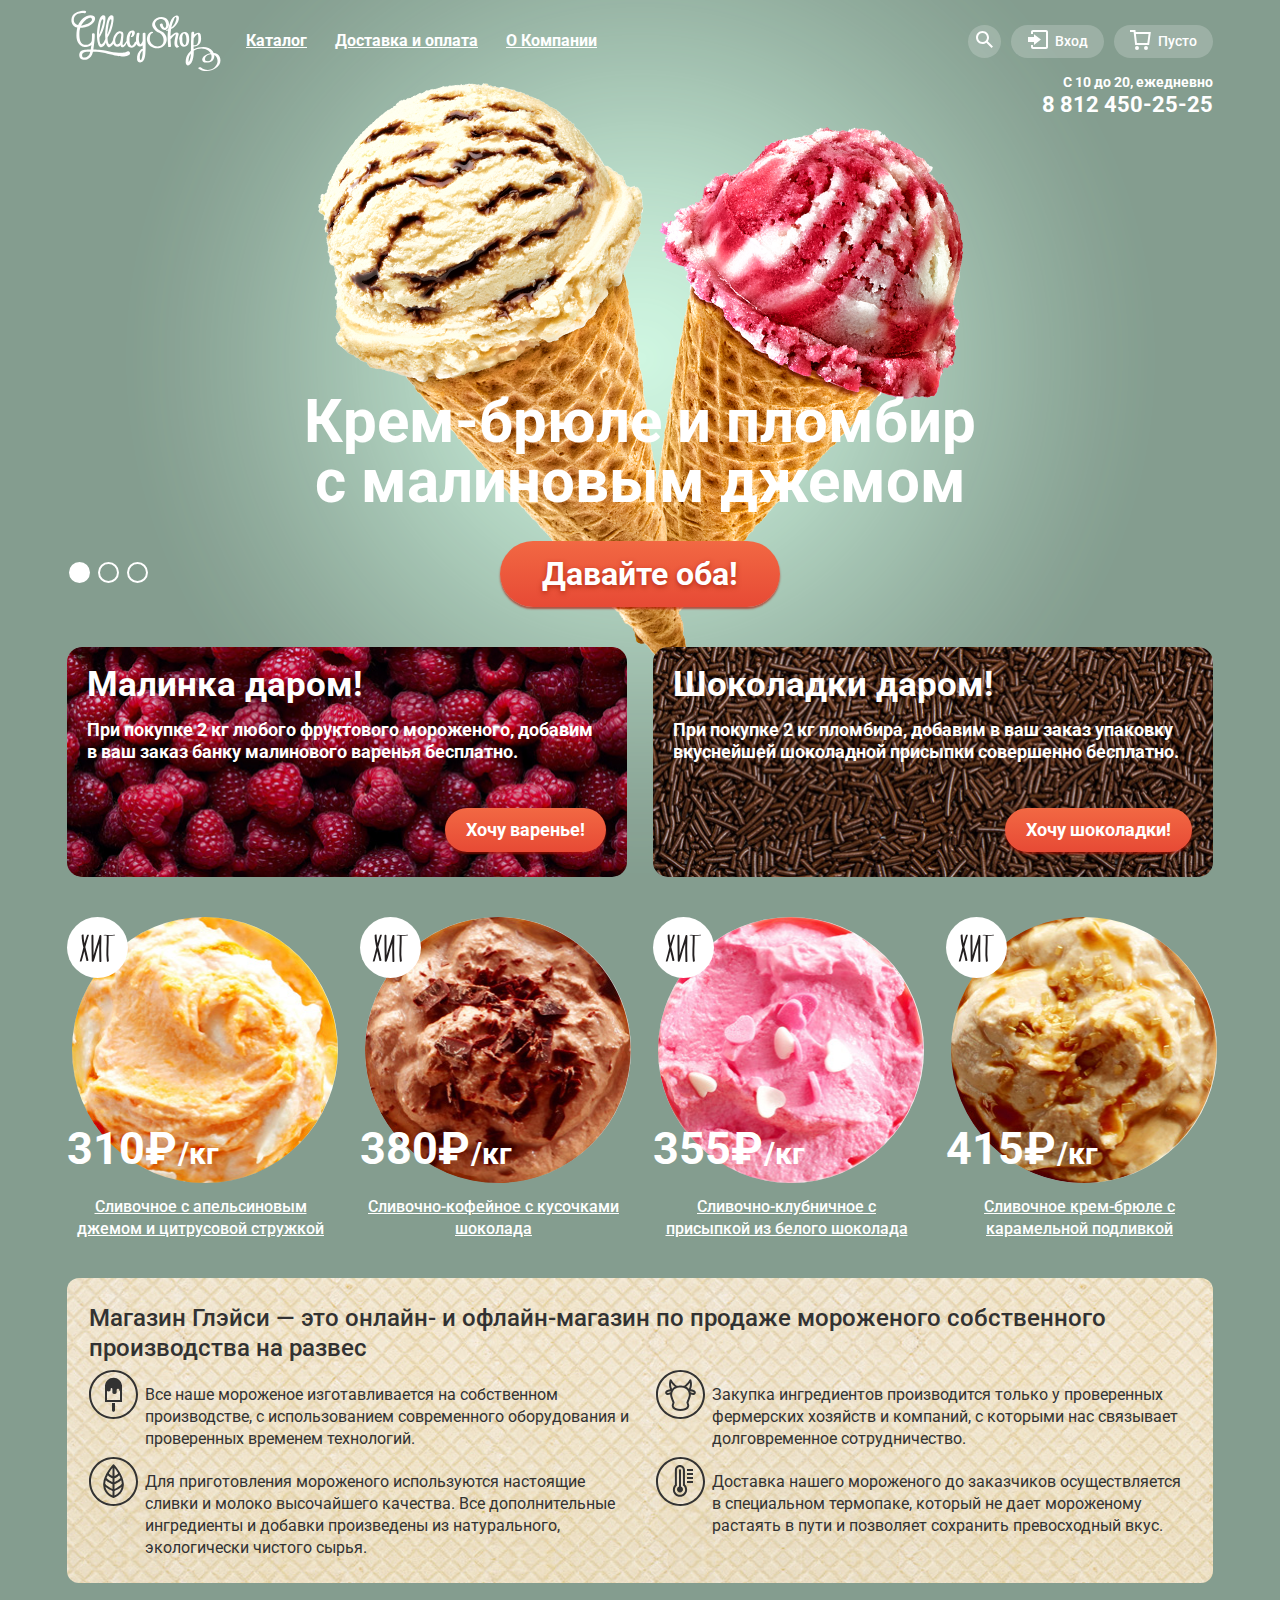
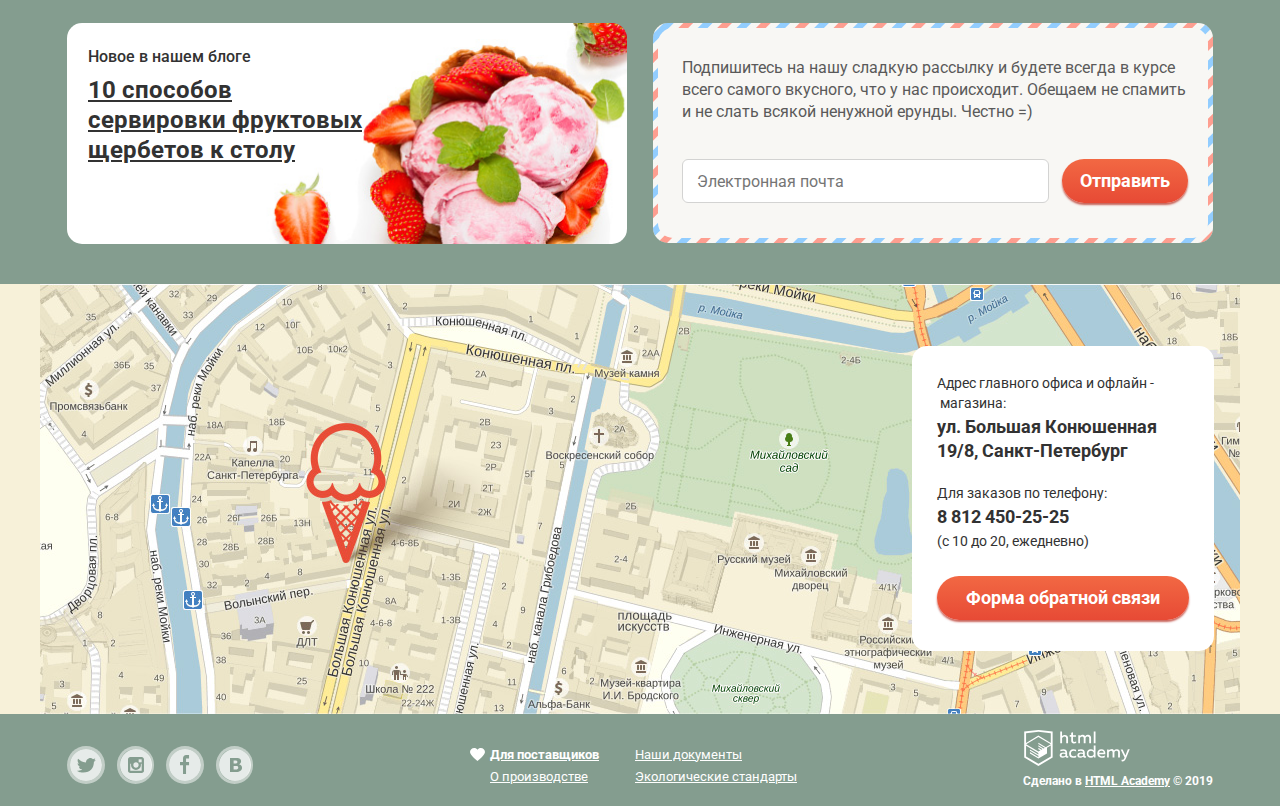
==== commit beb40093: "Правки по 1 защите" ====
--- a/index.html
+++ b/index.html
@@ -7,7 +7,7 @@
     <meta name="keywords" content="Мороженое">
     <link href="https://fonts.googleapis.com/css?family=Roboto:400,500,700&display=swap&subset=cyrillic" rel="stylesheet">
     <link rel="stylesheet" href="css/normalize.css">
-    <link rel="stylesheet" href="css/main.css">
+    <link rel="stylesheet" href="css/main.min.css">
 </head>
 <body>
 <input class="visually-hidden" type="radio" id="product-1" name="toggle" checked>
--- a/css/main.min.css
+++ b/css/main.min.css
@@ -0,0 +1 @@
+@-webkit-keyframes bounce{0%{-webkit-transform:translateY(-2000px);transform:translateY(-2000px)}70%{-webkit-transform:translateY(30px);transform:translateY(30px)}90%{-webkit-transform:translateY(-10px);transform:translateY(-10px)}to{-webkit-transform:translateY(0);transform:translateY(0)}}@keyframes bounce{0%{-webkit-transform:translateY(-2000px);transform:translateY(-2000px)}70%{-webkit-transform:translateY(30px);transform:translateY(30px)}90%{-webkit-transform:translateY(-10px);transform:translateY(-10px)}to{-webkit-transform:translateY(0);transform:translateY(0)}}@-webkit-keyframes shake{0%,to{-webkit-transform:translateX(0);transform:translateX(0)}10%,30%,50%,70%,90%{-webkit-transform:translateX(-10px);transform:translateX(-10px)}20%,40%,60%,80%{-webkit-transform:translateX(10px);transform:translateX(10px)}}@keyframes shake{0%,to{-webkit-transform:translateX(0);transform:translateX(0)}10%,30%,50%,70%,90%{-webkit-transform:translateX(-10px);transform:translateX(-10px)}20%,40%,60%,80%{-webkit-transform:translateX(10px);transform:translateX(10px)}}html{-webkit-box-sizing:border-box;box-sizing:border-box}*,::after,::before{-webkit-box-sizing:inherit;box-sizing:inherit}body{margin:0;padding:0;font-family:'Roboto',Arial,sans-serif;font-size:16px;line-height:22px;font-weight:700;color:#323232;letter-spacing:0}.site-wrapper{background-image:url(../img/main-slide01.png);background-repeat:no-repeat;background-position:top center;-webkit-transition:background-image .5s ease,background-color .5s ease;-o-transition:background-image .5s ease,background-color .5s ease;transition:background-image .5s ease,background-color .5s ease}.site-wrapper-inner{min-width:940px;background:#849d8f}.site-wrapper::after,.site-wrapper::before{content:'';visibility:hidden}.site-wrapper::before{background-image:url(../img/main-slide02.png)}.site-wrapper::after{background-image:url(../img/main-slide03.png)}.container{max-width:1200px;margin:0 auto;padding:0 27px}img{max-width:100%}a{text-decoration:underline;color:#fff}a:active,a:focus,a:hover{color:#ffbc9e}.visually-hidden:not(:focus):not(:active),input[type=checkbox].visually-hidden,input[type=radio].visually-hidden{position:absolute;width:1px;height:1px;margin:-1px;border:0;padding:0;white-space:nowrap;-webkit-clip-path:inset(100%);clip-path:inset(100%);clip:rect(0 0 0 0);overflow:hidden}.menu{padding:0}.dropdown,.menu{list-style-type:none;margin:0}.actions,.slider__list,.user-help,.user-login__list,.user-navigation{list-style-type:none;margin:0;padding:0}.products{list-style-type:none;padding:0}.about-company__list{margin:0}.about-company__list,.social{list-style-type:none;padding:0}.info-list{margin:0}.breadcrumbs,.info-list,.pagination{list-style-type:none;padding:0}.cart__box,.dropdown,.user-login__box{display:none}.btn{display:inline-block;vertical-align:top;border:0;padding:10px 21px;font:inherit;font-size:18px;line-height:24px;color:#fff;text-decoration:none;border-radius:50px;-webkit-box-shadow:0 2px 2px 0 rgba(172,16,0,.64);box-shadow:0 2px 2px 0 rgba(172,16,0,.64);background:#f26843;background:-webkit-gradient(linear,left bottom,left top,from(#e74a35),to(#f26843));background:-webkit-linear-gradient(bottom,#e74a35,#f26843);background:-o-linear-gradient(bottom,#e74a35,#f26843);background:linear-gradient(to top,#e74a35,#f26843);cursor:pointer}.btn:focus,.btn:hover{color:#fff;background:-webkit-gradient(linear,left top,left bottom,from(#f58669),to(#ec6f5e));background:-webkit-linear-gradient(top,#f58669 0%,#ec6f5e 100%);background:-o-linear-gradient(top,#f58669 0%,#ec6f5e 100%);background:linear-gradient(to bottom,#f58669 0%,#ec6f5e 100%);-webkit-box-shadow:0 2px 2px #ac1000;box-shadow:0 2px 2px #ac1000}.btn:active{background-image:-webkit-gradient(linear,left top,left bottom,from(#f26843),to(#e74a35));background-image:-webkit-linear-gradient(#f26843 0%,#e74a35 100%);background-image:-o-linear-gradient(#f26843 0%,#e74a35 100%);background-image:linear-gradient(#f26843 0%,#e74a35 100%);-webkit-box-shadow:inset 0 2px 2px 0 #942718;box-shadow:inset 0 2px 2px 0 #942718}.header__wrap{display:-webkit-box;display:-ms-flexbox;display:flex;-webkit-box-align:center;-ms-flex-align:center;align-items:center;padding-top:10px;margin-bottom:2px}.header__logo{width:158px;height:62px;margin-right:7px}.menu{display:-webkit-box;display:-ms-flexbox;display:flex;-ms-flex-wrap:wrap;flex-wrap:wrap;max-width:400px}.menu__item{position:relative;line-height:18px}.menu__item_current .menu__link{background-color:#d07058;text-decoration:none}.menu__link{padding:8px 14px 9px;background-color:transparent;border-radius:50px}.menu__link:focus,.menu__link:hover{color:#323232;background-color:#fff;text-decoration:none}.menu__link:active{color:#323232;text-decoration:none;background-color:#fff;-webkit-box-shadow:inset 0 2px 1px 0 #696969;box-shadow:inset 0 2px 1px 0 #696969}.cart:hover .cart__box,.menu__item_active:hover .dropdown,.search:hover .search__form,.user-login__item:hover .user-login__box{display:block}.menu__item_active::after{content:'';position:absolute;left:0;top:26px;width:88px;height:20px}.dropdown{position:absolute;left:-6px;top:32px;z-index:1;width:143px;padding:7px 0 8px;border-radius:6px;-webkit-box-shadow:0 20px 20px 0 rgba(0,0,0,.4);box-shadow:0 20px 20px 0 rgba(0,0,0,.4);background-color:#f8f7f4}.dropdown__link{display:block;padding:6px 0 6px 21px;font-size:14px;line-height:16px;color:#323232;font-weight:400;text-decoration:none}.dropdown__link:focus,.dropdown__link:hover{color:#323232;background-color:#fbded7}.dropdown__link:active{background-color:#f6b5a5}.dropdown__link_current{color:#fff;background-color:#d07058}.dropdown__link_new{position:relative;margin-bottom:10px;font-weight:700}.dropdown__link_new:active,.dropdown__link_new:focus,.dropdown__link_new:hover{color:#323232;background-color:transparent}.dropdown__link_new::after{content:'';position:absolute;left:6px;bottom:-7px;width:128px;height:1px;background-color:#d1d0ce}.header__user-nav{display:-webkit-box;display:-ms-flexbox;display:flex;-ms-flex-wrap:wrap;flex-wrap:wrap;-webkit-box-align:center;-ms-flex-align:center;align-items:center;margin-left:auto}.header__contacts{max-width:250px;margin-left:auto;text-align:right}.header__contacts_inner{margin-top:-7px}.header__contacts-text{margin:0 0 3px;font-size:14px;line-height:16px;color:#fff}.header__contacts-phone{font-size:22px;line-height:24px;text-decoration:none}.user-navigation__item:not(:last-child){margin-right:10px}.cart__link:focus,.cart__link:hover,.search__link:focus,.search__link:hover,.user-login__link:focus,.user-login__link:hover{color:#323232;background-color:#fff}.search__link{display:block;width:33px;height:33px;text-align:center;line-height:36px;background-color:rgba(255,255,255,.2);border-radius:50px}.cart__link-main:focus circle,.cart__link-main:focus path,.cart__link-main:hover circle,.cart__link-main:hover path,.search__link:focus path,.search__link:hover path,.user-login__link:focus path,.user-login__link:focus polygon,.user-login__link:hover path,.user-login__link:hover polygon{fill:#323232}.search{position:relative}.search::after{content:'';position:absolute;left:5px;bottom:-10px;width:23px;height:10px}.search__form{position:absolute;right:0;bottom:-86px;display:none;width:341px;padding:20px 15px;border-radius:6px;background-color:#f8f7f4;-webkit-box-shadow:0 20px 20px 0 rgba(0,0,0,.4);box-shadow:0 20px 20px 0 rgba(0,0,0,.4)}.search__input{width:100%;padding:12px 14px 13px;border:1px solid #d3d3d2;font-weight:400;font-size:14px;line-height:16px;border-radius:6px;color:#323232}.search__input:hover{border:1px solid #c7c6c5;-webkit-box-shadow:0 0 0 1px #c7c6c5;box-shadow:0 0 0 1px #c7c6c5}.search__input:focus{outline:0;border:1px solid #8fbdec;-webkit-box-shadow:0 0 0 1px #8fbdec;box-shadow:0 0 0 1px #8fbdec}.user-login__item{position:relative}.user-login__item::after{content:'';position:absolute;left:10px;bottom:-10px;width:71px;height:10px}.cart__link,.user-login__link{position:relative;display:block;padding:8px 16px 8px 44px;font-weight:500;font-size:14px;line-height:17px;text-decoration:none;border-radius:50px;background-color:rgba(255,255,255,.2)}.user-login__box,.user-login__link svg{position:absolute;left:17px;top:5px}.user-login__box{left:-185px;top:37px;z-index:1;width:277px;padding:19px;background-color:#f8f7f4;-webkit-box-shadow:0 20px 20px 0 rgba(0,0,0,.4);box-shadow:0 20px 20px 0 rgba(0,0,0,.4);border-radius:6px}.user-login__input{width:100%;height:44px;margin-bottom:20px;padding:0 14px;border:1px solid #d3d3d2;font-weight:400;font-size:14px;line-height:41px;border-radius:6px;color:#323232}.user-login__input:hover{border:1px solid #c7c6c5;-webkit-box-shadow:0 0 0 1px #c7c6c5;box-shadow:0 0 0 1px #c7c6c5}.user-login__input:focus{outline:0;border:1px solid #8fbdec;-webkit-box-shadow:0 0 0 1px #8fbdec;box-shadow:0 0 0 1px #8fbdec}.user-login__input::-webkit-input-placeholder{font-weight:400;font-size:14px;line-height:24px;color:#999}.user-login__input:-ms-input-placeholder,.user-login__input::-ms-input-placeholder{font-weight:400;font-size:14px;line-height:24px;color:#999}.user-login__input::placeholder{font-weight:400;font-size:14px;line-height:24px;color:#999}.user-login__wrap{display:-webkit-box;display:-ms-flexbox;display:flex;-webkit-box-pack:justify;-ms-flex-pack:justify;justify-content:space-between;-webkit-box-align:center;-ms-flex-align:center;align-items:center}.user-login__btn{padding:11px 25px}.user-help__link{display:block;color:#323232;font-weight:400;font-size:13px;line-height:24px}.user-help__link:focus,.user-help__link:hover{color:#e84d37}.cart__link svg{position:absolute;left:16px;top:5px}.cart{position:relative}.cart::after{content:'';position:absolute;left:10px;bottom:-10px;width:88px;height:10px}.cart__form{display:-webkit-box;display:-ms-flexbox;display:flex;-webkit-box-orient:vertical;-webkit-box-direction:normal;-ms-flex-direction:column;flex-direction:column}.cart__table{border-collapse:collapse}.cart__box{position:absolute;z-index:1;left:-423px;top:37px;width:540px;padding:20px 14px 21px 21px;border-radius:5px;-webkit-box-shadow:0 20px 20px 0 rgba(0,0,0,.4);box-shadow:0 20px 20px 0 rgba(0,0,0,.4);background-color:#f8f7f4}.cart__btn-remove{display:block;width:11px;height:11px;margin-right:7px;border:0;background:url(../img/x-small.svg) no-repeat center center;cursor:pointer}.cart__col{padding:0 0 15px;font-size:13px;line-height:16px;font-weight:400}.cart__img{padding:0;width:33px;height:33px;margin:0 8px 0 0}.cart__desc{margin:0;width:218px}.cart__col_bottom{vertical-align:bottom}.cart__text:last-child{color:#999}.cart__subtotal{margin:0;padding-right:9px;text-align:left}.cart__total{padding:15px 0;border-top:1px solid #cacac7;font-size:15px;line-height:18px;text-align:right}.cart__btn{margin-left:auto;padding:12px 15px}.slider{position:relative;margin-bottom:40px;padding-top:274px;text-align:center;color:#fff}.slider__item{display:none}.slider__title{width:700px;margin:0 auto 29px;font-size:60px;line-height:60px;font-weight:700}.slider__btn{max-width:400px;padding:11px 42px;font-size:32px;line-height:44px;text-shadow:0 2px 5px rgba(160,32,11,.76)}.slider__controls{position:absolute;bottom:23px;left:2px;z-index:20;font-size:0}.slider__controls label{display:inline-block;vertical-align:top;width:21px;height:21px;margin-right:8px;background-color:transparent;border:2px solid #fff;border-radius:50%;cursor:pointer}.slider__controls label:hover{background-color:rgba(255,255,255,.4)}#product-1:checked~.site-wrapper{background-color:#849d8f;background-image:url(../img/main-slide01.png)}#product-2:checked~.site-wrapper{background-color:#8996a6;background-image:url(../img/main-slide02.png)}#product-3:checked~.site-wrapper{background-color:#9d8b84;background-image:url(../img/main-slide03.png)}#product-1:checked~.site-wrapper #slide1,#product-2:checked~.site-wrapper #slide2,#product-3:checked~.site-wrapper #slide3{display:block}#product-1:checked~.site-wrapper label[for=product-1],#product-2:checked~.site-wrapper label[for=product-2],#product-3:checked~.site-wrapper label[for=product-3]{background-color:#fff}.actions-list{margin-bottom:27px}.actions,.actions__item{display:-webkit-box;display:-ms-flexbox;display:flex}.actions{-ms-flex-wrap:wrap;flex-wrap:wrap;-webkit-box-pack:justify;-ms-flex-pack:justify;justify-content:space-between;color:#fff;font-size:18px;line-height:22px}.actions__item{-webkit-box-orient:vertical;-webkit-box-direction:normal;-ms-flex-direction:column;flex-direction:column;width:560px;padding:17px 21px 25px 20px;border-radius:15px;overflow:hidden}.actions__item:first-child{background:#890b16 url(../img/rasberry-actions.jpg) no-repeat center center/cover}.actions__item:last-child{background:#683a1f url(../img/choco-actions.jpg) no-repeat center center/cover}.actions__title{margin:0 0 14px;font-size:35px;line-height:41px}.actions__text{margin:0 0 45px}.actions__btn{max-width:200px;margin-left:auto}.our-products{margin-bottom:25px}.products{display:-webkit-box;display:-ms-flexbox;display:flex;-ms-flex-wrap:wrap;flex-wrap:wrap;margin:0 -13px}.products__item{position:relative;margin:13px;width:267px;padding:0 5px;text-align:center;color:#fff}.products__item::before{content:'';position:absolute;left:0;top:0;width:61px;height:61px;border-radius:50px;background:#fff url(../img/hit.svg) no-repeat center center}.product__wrap-img{width:266px;height:266px;margin-bottom:13px;border-radius:50%;overflow:hidden}.products__title{position:relative;z-index:3;margin:0;font-weight:500;font-size:16px;line-height:22px}.product__price-box{position:absolute;left:0;top:209px;max-width:250px}.products__price{font-size:45px;line-height:45px;text-align:left}.products__price:last-of-type{margin-left:-10px;font-size:30px}.about-company{margin-bottom:40px;padding:25px 14px 3px 22px;border-radius:12px;background:#f1e6d0 url(../img/about-company-bg.jpg) left center;overflow:hidden}.about-company__list{display:-webkit-box;display:-ms-flexbox;display:flex;-ms-flex-wrap:wrap;flex-wrap:wrap;-webkit-box-pack:justify;-ms-flex-pack:justify;justify-content:space-between}.about-company__item{position:relative;width:543px;margin-bottom:1px}.about-company__item::before{content:'';position:absolute;left:0;top:-14px;width:49px;height:49px}.about-company__item:first-child::before{background-image:url(../img/about-icon01.svg)}.about-company__item:nth-child(2)::before{background-image:url(../img/about-icon02.svg)}.about-company__item:nth-child(3)::before{background-image:url(../img/about-icon03.svg)}.about-company__item:last-child::before{background-image:url(../img/about-icon04.svg)}.about-company__title{margin:0 0 21px;font-size:24px;line-height:30px;font-weight:500}.about-company__text{margin:0 0 20px;padding-left:56px;font-weight:400}.other{margin-bottom:40px;display:-webkit-box;display:-ms-flexbox;display:flex;-webkit-box-pack:justify;-ms-flex-pack:justify;justify-content:space-between}.latest-news,.subscribe-wrap{-ms-flex-item-align:start;align-self:flex-start;width:560px;border-radius:15px}.latest-news{padding:23px 40px 79px 21px;background:#fff url(../img/strawberry-bg.jpg) no-repeat center center/cover}.latest-news__text{margin:0 0 7px;font-weight:500}.latest-news__link{display:block;max-width:283px;font-size:24px;line-height:30px;color:#323232}.latest-news__link:active,.latest-news__link:focus,.latest-news__link:hover{color:#e84d37}.subscribe-wrap{min-height:220px;background:#f8f7f4 url(../img/subscribe-bg.jpg) no-repeat center center/cover}.subscribe{min-height:210px;margin:5px;padding:29px 20px 29px 24px;border-radius:15px;background-color:#f8f7f4}.subscribe__form{display:-webkit-box;display:-ms-flexbox;display:flex;-webkit-box-pack:justify;-ms-flex-pack:justify;justify-content:space-between;-webkit-box-align:center;-ms-flex-align:center;align-items:center}.subscribe__input{width:367px;height:44px;padding:9px 14px;border:1px solid #d3d3d2;font:inherit;font-weight:400;font-size:16px;line-height:41px;border-radius:6px;color:#323232}.subscribe__input:hover{border:1px solid #c7c6c5;-webkit-box-shadow:0 0 0 1px #c7c6c5;box-shadow:0 0 0 1px #c7c6c5}.subscribe__input:focus{outline:0;border:1px solid #8fbdec;-webkit-box-shadow:0 0 0 1px #8fbdec;box-shadow:0 0 0 1px #8fbdec}.search__input::-webkit-input-placeholder{font-weight:400;font-size:16px;line-height:24px;color:#999}.search__input:-ms-input-placeholder,.search__input::-ms-input-placeholder{font-weight:400;font-size:16px;line-height:24px;color:#999}.search__input::placeholder{font-weight:400;font-size:16px;line-height:24px;color:#999}.subscribe__text{margin:0 0 36px;font-weight:400;color:#5a5a5a}.subscribe__btn{padding:10px 18px}.map{min-height:430px;background:#f7f1d9 url(../img/map.jpg) no-repeat center center/contain}.map .container{position:relative}.contacts,.contacts__text{font-size:14px;line-height:20px}.contacts{position:absolute;z-index:1;top:62px;right:26px;width:302px;padding:27px 25px 31px;border-radius:15px;background-color:#fff}.contacts__text{margin:0 0 2px;font-weight:400}.contacts__text:last-of-type{margin-top:2px;margin-bottom:25px}.contacts__address,.contacts__phone{font-size:18px;line-height:24px}.contacts__address{margin:0 0 20px}.contacts__phone{color:#323232;text-decoration:none}.contacts__phone:active,.contacts__phone:focus,.contacts__phone:hover{color:#e84d37}.contacts__btn{display:block;text-align:center}.footer,.social{display:-webkit-box;display:-ms-flexbox;display:flex}.footer{-webkit-box-align:center;-ms-flex-align:center;align-items:center;padding:16px 0}.social{-ms-flex-wrap:wrap;flex-wrap:wrap;width:190px;margin:0 230px 0 3px}.social__item{margin-top:10px}.social__item:not(:last-child){margin-right:18px}.social__link{display:block;width:31.5px;height:32px;text-align:center;border-radius:50px;-webkit-box-shadow:0 0 0 3px rgba(255,255,255,.5);box-shadow:0 0 0 3px rgba(255,255,255,.5)}.social__link path{fill:rgba(255,255,255,.8)}.social__link:focus,.social__link:hover{-webkit-box-shadow:0 0 0 3px rgba(255,255,255,.7);box-shadow:0 0 0 3px rgba(255,255,255,.7)}.social__link:active{-webkit-box-shadow:0 0 0 3px rgba(255,255,255,.7);box-shadow:0 0 0 3px rgba(255,255,255,.7)}.social__link:focus path,.social__link:hover path{fill:#fff}.info-list{display:-webkit-box;display:-ms-flexbox;display:flex;-ms-flex-wrap:wrap;flex-wrap:wrap;width:340px;padding-top:9px}.info-list__item{position:relative;width:165px}.info-list__item:nth-child(odd){width:145px}.info-list__item:first-child::before{content:'';position:absolute;left:-20px;top:5px;width:15px;height:13px;background-image:url(../img/heart.svg)}.info-list__item:first-child .info-list__link{font-weight:700}.info-list__link{font-size:13px;line-height:18px;font-weight:400}.footer__copyright{margin-left:auto;max-width:200px}.footer__copyright-text{margin:0;font-size:12px;line-height:18px;color:#fefefe}.breadcrumbs{display:-webkit-box;display:-ms-flexbox;display:flex;-ms-flex-wrap:wrap;flex-wrap:wrap;max-width:500px;margin:-18px 0 5px}.breadcrumbs__item{font-size:14px;line-height:16px;font-weight:400;color:#fff}.breadcrumbs__item:not(:last-child)::after{content:'»';margin:0 6px}.main__title{max-width:500px;margin:0 0 25px;color:#fff;font-size:35px;line-height:41px}.page-filters{margin-bottom:27px}.filters{display:-webkit-box;display:-ms-flexbox;display:flex;-ms-flex-wrap:wrap;flex-wrap:wrap;width:870px;font-size:14px;line-height:16px;font-weight:500;color:#fff}.sort,.sort__label{margin-right:14px}.sort__label{position:relative;display:block;margin-bottom:15px;padding:10px 17px 9px 16px;background-color:rgba(255,255,255,.2);border-radius:50px}.sort__select{padding:0;border:0;width:165px;background-color:transparent;-webkit-appearance:none;color:#f8f7f4;font-size:16px;line-height:18px;cursor:pointer}.sort__select::-ms-expand{display:none}.arrow-down{position:absolute;right:19px;top:14px;z-index:1;pointer-events:none}.sort__select:hover+.arrow-down path{fill:#323232}.sort__option,.sort__select:hover{color:#323232}.filters__item{margin:0;padding:0;border:0}.sort__title,.toppings__title{padding-left:18px;margin-bottom:6px}.choice__title,.range__title{margin-bottom:6px;padding-left:14px}.range__controls{position:relative;margin-right:14px;padding:16.5px 22px 0;width:220px;height:37px;border-radius:50px;background-color:rgba(255,255,255,.2)}.range__scale{height:4px;background-color:rgba(255,255,255,.5)}.range__bar{width:70%;height:4px;background-color:#fff}.range__toggle{position:absolute;top:8px;left:0;width:22px;height:22px;padding:0;border:9px solid #fff;border-radius:50px;background-color:#ababab;cursor:pointer;-webkit-transform:scale(1);-ms-transform:scale(1);transform:scale(1);-webkit-transition:-webkit-transform .3s;-o-transition:transform .3s;transition:transform .3s;transition:transform .3s,-webkit-transform .3s}.range__toggle:hover{-webkit-transform:scale(1.1);-ms-transform:scale(1.1);transform:scale(1.1)}.range__toggle_min{left:32px}.range__toggle_max{left:131px}.choice__box,.toppings__box{display:-webkit-box;display:-ms-flexbox;display:flex;-ms-flex-wrap:wrap;flex-wrap:wrap;max-width:450px;padding:10px 17px 9px 14px;min-height:37px;background-color:rgba(255,255,255,.2);border-radius:50px}.toppings__box{max-width:720px;padding:10px 25px 9px 16px;margin-right:13px}.toppings__wrap{padding-left:32px}.choice__wrap{padding-left:30px}.toppings__wrap:not(:last-child){margin-right:20px}.choice__wrap:not(:last-child){margin-right:19px}.choice__label,.toppings__label{position:relative;font-size:16px;line-height:18px;cursor:pointer}.choice__label::after,.choice__label::before{content:'';position:absolute;border-radius:50%}.choice__label::before{border:4px solid rgba(255,255,255,.8);top:-1px;left:-30px;width:22px;height:22px;-webkit-transition:border .3s,-webkit-transform .3s ease-in;-o-transition:transform .3s ease-in,border .3s;transition:transform .3s ease-in,border .3s;transition:transform .3s ease-in,border .3s,-webkit-transform .3s ease-in}.choice__label::after{top:6px;left:-23px;width:8px;height:8px;background-color:rgba(255,255,255,.8);-webkit-transition:background-color .3s,-webkit-transform .2s ease-in;-o-transition:transform .2s ease-in,background-color .3s;transition:transform .2s ease-in,background-color .3s;transition:transform .2s ease-in,background-color .3s,-webkit-transform .2s ease-in;-webkit-transform:scale(0);-ms-transform:scale(0);transform:scale(0)}.choice__wrap input[type=radio]:checked+.choice__label::after{-webkit-transform:scale(1);-ms-transform:scale(1);transform:scale(1)}.choice__wrap input[type=radio]:focus+.choice__label::before{-webkit-box-shadow:0 0 0 3px #8fbdec;box-shadow:0 0 0 3px #8fbdec}.choice__wrap input[type=radio]:disabled+.choice__label::before{border:4px solid rgba(255,255,255,.4)}.choice__label:hover::before{border:4px solid #fff}.choice__label:hover::after{background-color:#fff}.toppings__label::before{content:'';position:absolute;top:0;left:-30px;width:23px;height:20px;background:url(../img/checkbox-off.svg) no-repeat center center/contain}.toppings__wrap input[type=checkbox]:checked+.toppings__label::before{left:-28px;background:url(../img/checkbox-on.svg) no-repeat center center/contain}.toppings__wrap input[type=checkbox]:focus+.toppings__label::before{-webkit-box-shadow:0 0 0 3px #8fbdec;box-shadow:0 0 0 3px #8fbdec}.toppings__wrap input[type=checkbox]:disabled+.toppings__label::before{opacity:.4}.filters__btn{-ms-flex-item-align:end;align-self:flex-end;padding:7px 29px;min-height:37px;border:2px solid #fff;font-size:16px;line-height:18px;font-weight:500;color:#fff;border-radius:50px;background-color:rgba(255,255,255,.2);cursor:pointer;-webkit-transition:background-color .3s,color .3s;-o-transition:background-color .3s,color .3s;transition:background-color .3s,color .3s}.filters__btn:focus,.filters__btn:hover{color:#323232;background-color:#fff}.filters__btn:active{color:#323232;border:0;padding:9px 31px;-webkit-box-shadow:inset 0 2px 1px 0 #696969;box-shadow:inset 0 2px 1px 0 #696969;background-color:#ededed}.products-catalog{padding-bottom:30px;border-bottom:1px solid rgba(255,255,255,.32)}.products-inner{margin-bottom:57px}.products-inner .products__item{margin-bottom:25px}.products-inner .products__item::before{content:none}.products__overlay{position:absolute;left:-13px;top:-6px;z-index:1;width:293px;height:125%;display:-webkit-box;display:-ms-flexbox;display:flex;-webkit-box-pack:center;-ms-flex-pack:center;justify-content:center;-webkit-box-align:end;-ms-flex-align:end;align-items:flex-end;padding:22px 45px;border-radius:6px;background-color:rgba(255,255,255,.2);-webkit-box-shadow:0 20px 20px 0 rgba(0,0,0,.4);box-shadow:0 20px 20px 0 rgba(0,0,0,.4);opacity:0;-webkit-transition:opacity .3s ease;-o-transition:opacity .3s ease;transition:opacity .3s ease}.products__item:hover .products__overlay{opacity:1}.products__btn{padding:11px 17px}.pagination{display:-webkit-box;display:-ms-flexbox;display:flex;-ms-flex-wrap:wrap;flex-wrap:wrap;-webkit-box-pack:end;-ms-flex-pack:end;justify-content:flex-end;margin:0 0 0 auto;max-width:250px}.pagination__item{font-weight:500}.pagination__item:not(:last-child){margin-right:1px}.pagination__link{display:block;width:26px;height:26px;text-align:center;line-height:26px;text-decoration:none;background-color:transparent;border-radius:50px}.pagination__link:focus,.pagination__link:hover{color:#fff;background-color:rgba(255,255,255,.2)}.pagination__item_current .pagination__link{color:#323232;background-color:#fff}.pagination__control{display:block;width:26px;height:26px;text-align:center;line-height:27px}.pagination__control_prev{margin-right:10px;-webkit-transform:rotate(180deg);-ms-transform:rotate(180deg);transform:rotate(180deg)}.pagination__control_next{text-align:right}.pagination__control[href] path{fill:#fff}.callback-form{position:fixed;display:none;z-index:5;width:478px;min-height:446px;top:50%;left:50%;margin-left:-239px;margin-top:-221px;padding:17px 26px 26px 22px;background-color:#f8f7f4;border-radius:10px}.callback{position:relative}.callback__close{position:absolute;right:6px;top:15px;border:0;background-color:transparent;cursor:pointer}.callback__title{margin:0 0 15px;font-size:24px;line-height:28px}.callback__input{width:100%;max-width:266px;height:44px;margin-bottom:20px;padding:0 14px;border:1px solid #d3d3d2;font-weight:400;font-size:16px;line-height:41px;border-radius:6px;color:#323232}.callback__input:hover{border:1px solid #c7c6c5;-webkit-box-shadow:0 0 0 1px #c7c6c5;box-shadow:0 0 0 1px #c7c6c5}.callback__input:focus{outline:0;border:1px solid #8fbdec;-webkit-box-shadow:0 0 0 1px #8fbdec;box-shadow:0 0 0 1px #8fbdec}.callback__input::-webkit-input-placeholder{font-weight:400;font-size:16px;line-height:24px;color:#999}.callback__input:-ms-input-placeholder,.callback__input::-ms-input-placeholder{font-weight:400;font-size:16px;line-height:24px;color:#999}.callback__input::placeholder{font-weight:400;font-size:16px;line-height:24px;color:#999}.callback__textarea{width:100%;height:156px;margin-bottom:25px;padding:12px 14px 13px;border:1px solid #d3d3d2;font-weight:400;font-size:16px;line-height:24px;border-radius:6px;color:#323232;resize:none}.callback__textarea:hover{border:1px solid #c7c6c5;-webkit-box-shadow:0 0 0 1px #c7c6c5;box-shadow:0 0 0 1px #c7c6c5}.callback__textarea:focus{outline:0;border:1px solid #8fbdec;-webkit-box-shadow:0 0 0 1px #8fbdec;box-shadow:0 0 0 1px #8fbdec}.callback__textarea::-webkit-input-placeholder{font-weight:400;font-size:16px;line-height:24px;color:#999}.callback__textarea:-ms-input-placeholder,.callback__textarea::-ms-input-placeholder{font-weight:400;font-size:16px;line-height:24px;color:#999}.callback__textarea::placeholder{font-weight:400;font-size:16px;line-height:24px;color:#999}.callback__btn{display:block;margin-left:auto;padding:13px 25px}.overlay{position:fixed;display:none;z-index:3;left:0;top:0;width:100%;height:100%;background-color:rgba(0,0,0,.3)}.modal-open{-webkit-animation:bounce .6s;animation:bounce .6s}.modal-open,.overlay-open{display:block}.modal-error{-webkit-animation:shake .6s;animation:shake .6s}.ymaps-2-1-74-map{position:absolute;left:0;top:0}